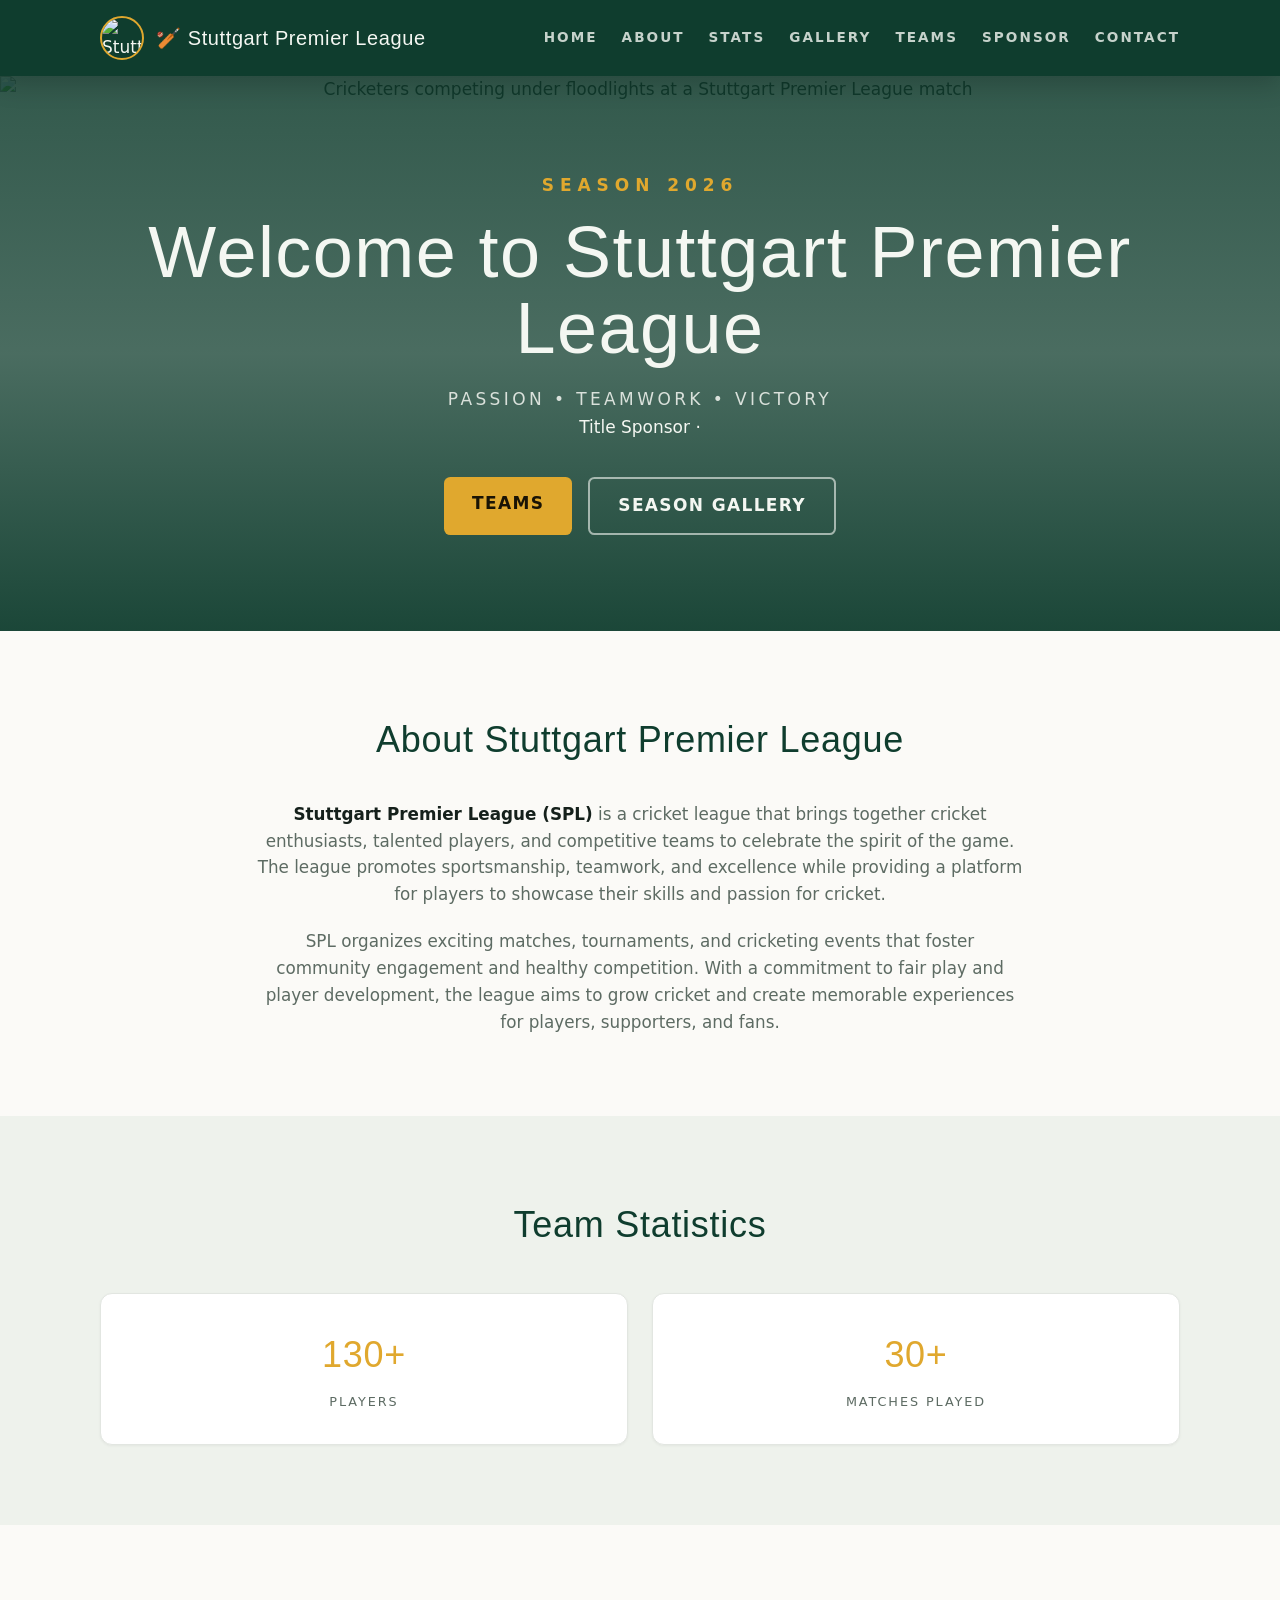
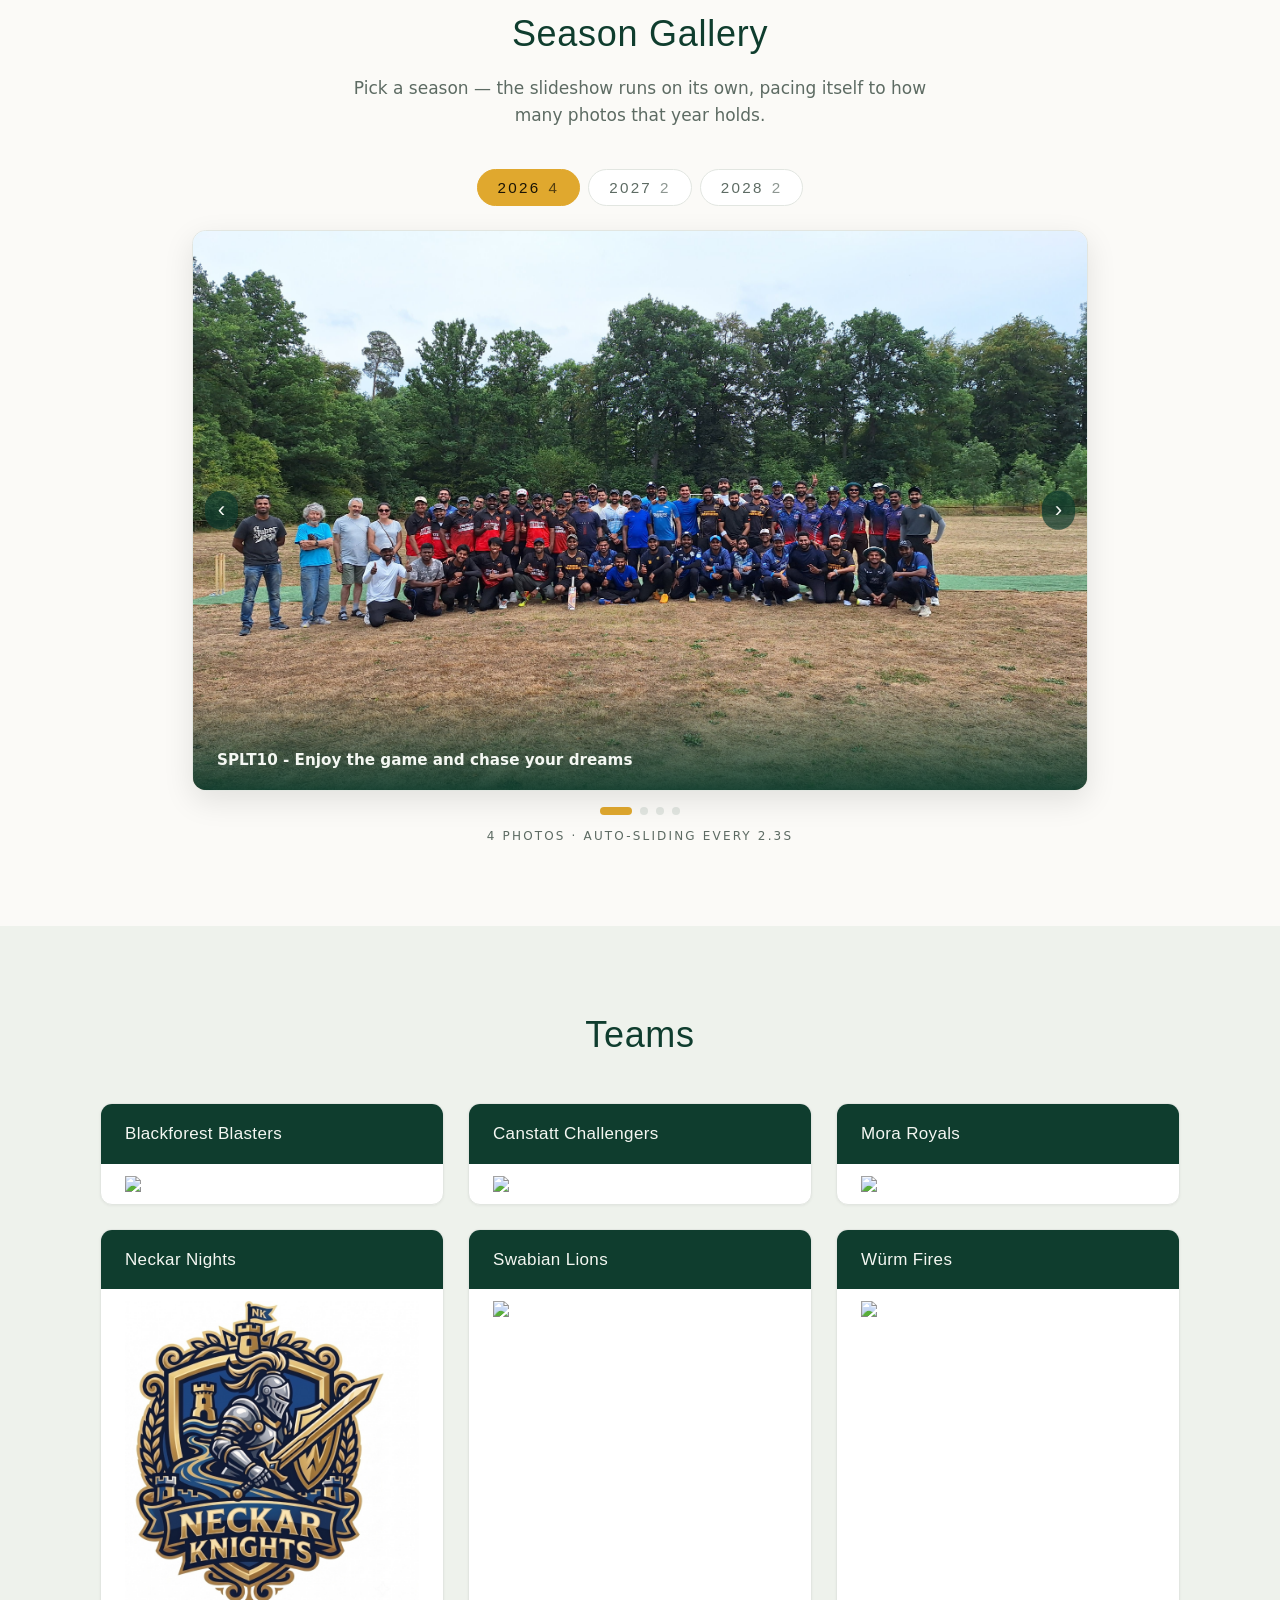
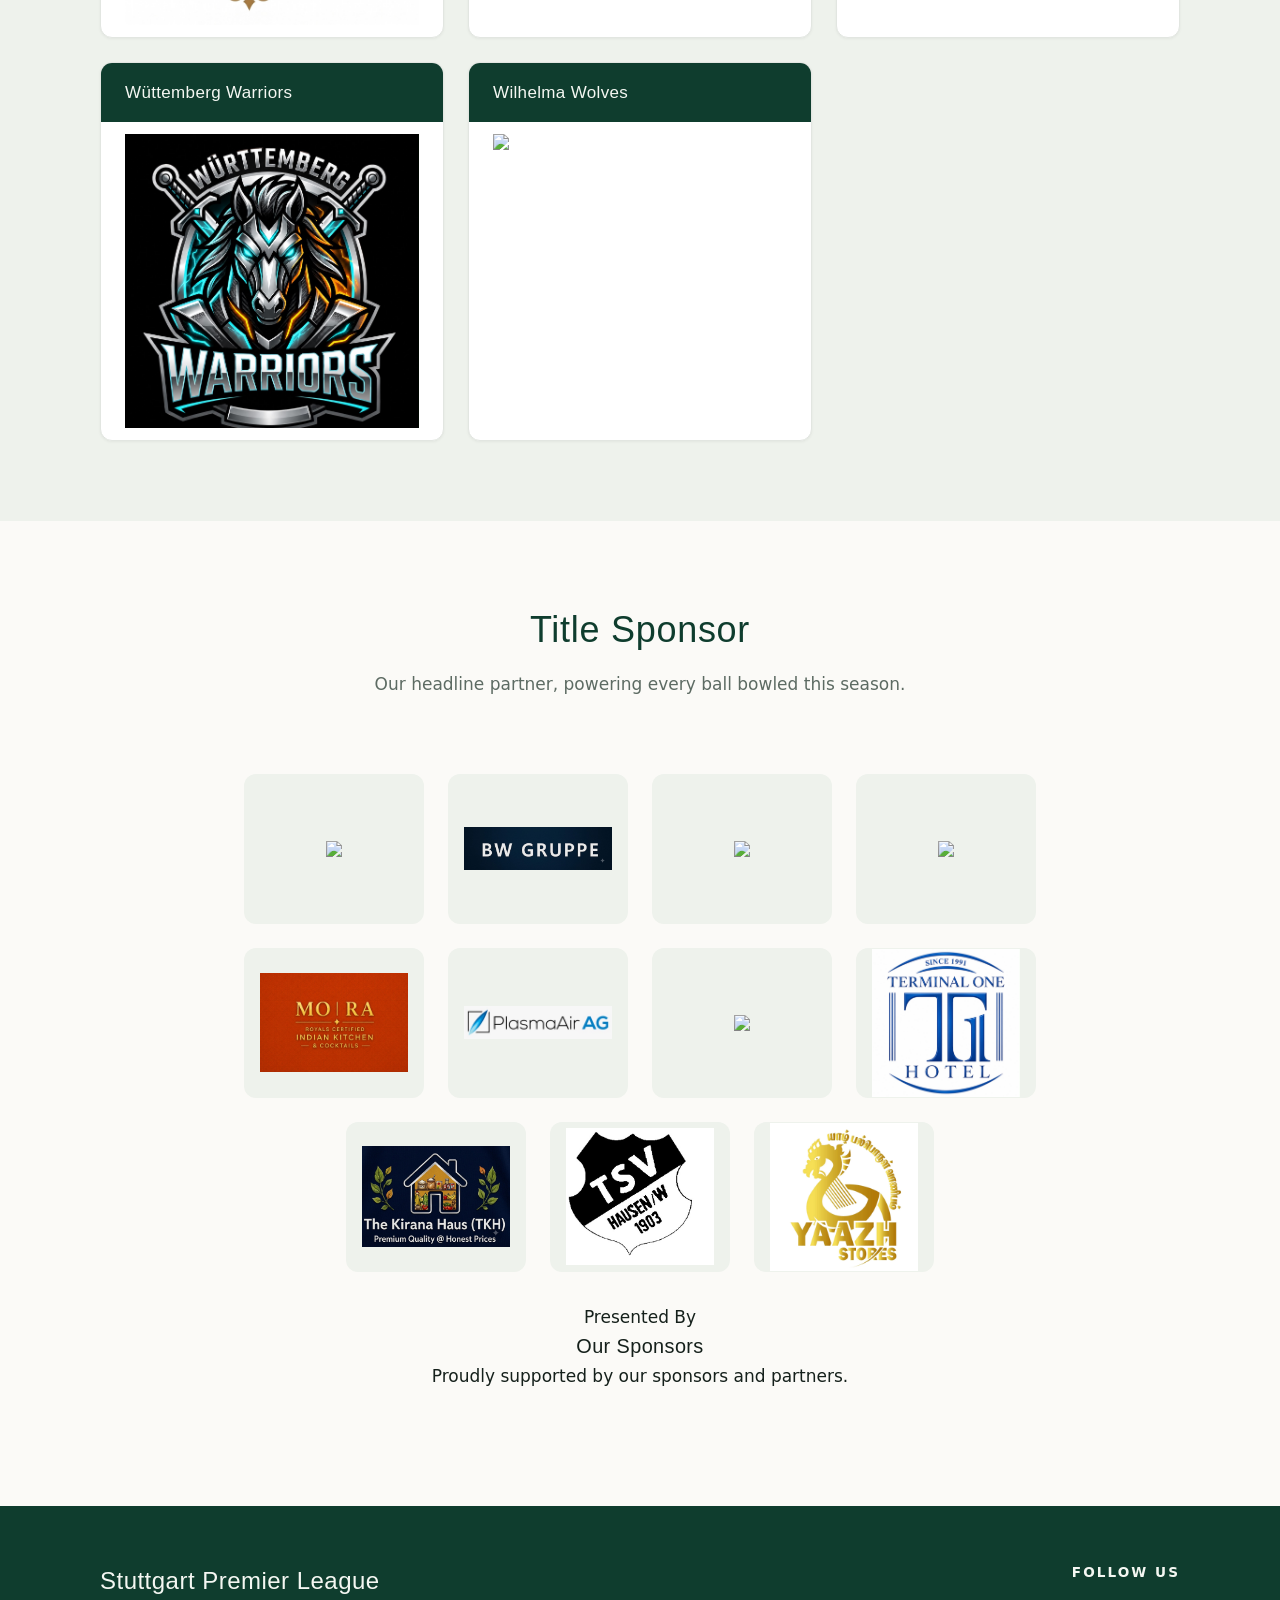
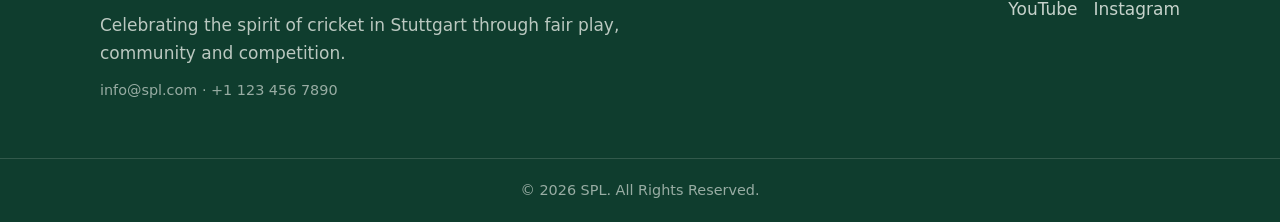
==== index.html @ f90a6881 "Update index.html" ====
<!DOCTYPE html>
<html lang="en">
<head>
<meta charset="UTF-8" />
<meta name="viewport" content="width=device-width, initial-scale=1" />
<title>Stuttgart Premier League — Community Cricket in Stuttgart</title>
<meta name="description" content="Fixtures, team stats, season gallery and news from the Stuttgart Premier League — matches, tournaments and cricketing events built on fair play." />
<meta property="og:title" content="Stuttgart Premier League — Community Cricket" />
<meta property="og:description" content="Fixtures, team stats and news from the Stuttgart Premier League — matches, tournaments and cricketing events built on fair play." />
<meta property="og:type" content="website" />
<meta name="twitter:card" content="summary_large_image" />
<link rel="icon" href="images/spl-logo.JPG" />
 
<link rel="stylesheet" href="styles/spl-styles.css" />
</head>
<body>
  <header class="site-header">
    <nav class="shell nav">
      <a class="brand" href="#home">
        <img src="images/spl-logo.JPG" alt="Stuttgart Premier League crest" />
        <span id="clubName"> </span>
		
<script src="js/constants.js"></script>
<script src="js/script.js"></script> 	
      </a>
      <ul class="nav-links">
        <li><a href="#home">Home</a></li>
        <li><a href="#about">About</a></li>
        <li><a href="#stats">Stats</a></li>     
		<li><a href="#gallery">Gallery</a></li>
        <li><a href="#teams">Teams</a></li>
		   <li><a href="#sponsor">Sponsor</a></li>
        <li><a href="#contact">Contact</a></li>
      </ul>
    </nav>
  </header>

  <main id="home">
    <section class="hero">
      <img class="hero-bg" src="images/spl-banner.JPG" alt="Cricketers competing under floodlights at a Stuttgart Premier League match" />
      <div class="hero-overlay"></div>
      <div class="shell hero-content">
        <p class="eyebrow">Season 2026</p>
        <h1 id="clubNameTop">Welcome to Stuttgart Premier League</h1>
        <p class="tagline">Passion • Teamwork • Victory</p>
        <p class="sponsor-ribbon">Title Sponsor · <span id="titleSponsorNameHero"></span></p>
        <div class="cta-row">
          <a class="btn btn-gold" href="#teams">Teams</a>
          <a class="btn btn-outline" href="#gallery">Season Gallery</a>
        </div>
      </div>
    </section>

    <section id="about" class="shell section">
      <h2>About Stuttgart Premier League</h2>
      <div class="prose">
        <p><strong id="splDesc1">Stuttgart Premier League (SPL)</strong> <span id="splDesc2">is a cricket league that brings together cricket enthusiasts, talented players, and competitive teams to celebrate the spirit of the game. The league promotes sportsmanship, teamwork, and excellence while providing a platform for players to showcase their skills and passion for cricket.</span></p>
        <p id="splDesc3">SPL organizes exciting matches, tournaments, and cricketing events that foster community engagement and healthy competition. With a commitment to fair play and player development, the league aims to grow cricket and create memorable experiences for players, supporters, and fans.</p>
      </div>
    </section>

    <section id="stats" class="band">
      <div class="shell section">
        <h2>Team Statistics</h2>
        <div class="stat-grid">
          <div class="card stat"><p class="stat-value">130+</p><p class="stat-label">Players</p></div>
          <div class="card stat"><p class="stat-value">30+</p><p class="stat-label">Matches Played</p></div>
          <!--div class="card stat"><p class="stat-value">10</p><p class="stat-label">Trophies</p></div>
          <div class="card stat"><p class="stat-value">15</p><p class="stat-label">Years Experience</p></div-->
        </div>
      </div>
    </section>
	
	<!-- GALLERY: year tabs + auto slideshow   -->
    <section id="gallery" class="shell section">
      <h2>Season Gallery</h2>
      <p class="section-lead">Pick a season — the slideshow runs on its own, pacing itself to how many photos that year holds.</p>

      <div class="gallery">
        <div class="year-tabs" id="yearTabs"></div>

        <div class="slider" id="slider" aria-roledescription="carousel" aria-label="Season gallery">
          <div class="slides" id="slides"></div>
          <button class="nav-btn prev" id="prevBtn" type="button" aria-label="Previous photo">&#8249;</button>
          <button class="nav-btn next" id="nextBtn" type="button" aria-label="Next photo">&#8250;</button>
        </div>

        <div class="dots" id="dots"></div>
        <p class="slider-meta" id="sliderMeta"></p>
      </div>
    </section>




    <section id="teams" class="band">
      <div class="shell section">
        <h2>Teams</h2>
        <div class="match-grid">
          <article class="card match">
            <div class="match-head"><span>Blackforest Blasters</span> </div>
            <div class="match-body"> <img src="images/teamlogo/blackforest_blasters.JPG"  ></div>
          </article>
		  

		  	            <article class="card match">
            <div class="match-head"><span>Canstatt Challengers</span> </div>
            <div class="match-body"> <img src="images/teamlogo/blackforest_blasters.JPG"  ></div>
       
       
          </article>
		            <article class="card match">
            <div class="match-head"><span>Mora Royals</span> </div>
            <div class="match-body"> <img src="images/teamlogo/mora_royals.JPG"  ></div>
          </article>
		            <article class="card match">
            <div class="match-head"><span>Neckar Nights</span> </div>
            <div class="match-body"> <img src="images/teamlogo/neckar_nights.JPG"  ></div>
          </article>
		  		            <article class="card match">
            <div class="match-head"><span>Swabian Lions</span> </div>
            <div class="match-body"> <img src="images/teamlogo/swabian_lions.JPG"  ></div>
          </article>
		  <article class="card match">
            <div class="match-head"><span> Würm Fires</span> </div>
            <div class="match-body"> <img src="images/teamlogo/würm_fires.JPG"  ></div>
          </article>
		  <article class="card match">
            <div class="match-head"><span>Wüttemberg Warriors</span> </div>
            <div class="match-body"> <img src="images/teamlogo/wüttemberg_warriors.JPG"  ></div>
          </article>		  
		  <article class="card match">
            <div class="match-head"><span>Wilhelma Wolves</span> </div>
            <div class="match-body"> <img src="images/teamlogo/wilhelma_wolves.JPG"  ></div>
          </article>

	
        </div>
      </div>
    </section>
  </main>


    <!-- TITLE SPONSOR -->
    <!--section id="sponsor" class="shell section sponsor-section">
      <h2>Title Sponsor</h2>
      <p class="section-lead">Our headline partner, powering every ball bowled this season.</p>

      <article class="card sponsor-card">
        <a class="sponsor-logo-wrap" id="titleSponsorLink" href="#" target="_blank" rel="noreferrer">
          <img class="sponsor-logo" id="titleSponsorLogo" src="images/title-sponsor.PNG" alt="Title sponsor logo" />
        </a>
        <div class="sponsor-copy">
          <p class="sponsor-tag">Presented by</p>
          <h3 id="titleSponsorName">Title Sponsor</h3>
          <p class="sponsor-desc" id="titleSponsorDesc"></p>
          <a class="btn btn-gold sponsor-cta" id="titleSponsorCta" href="#" target="_blank" rel="noreferrer">Visit Sponsor</a>
        </div>
      </article>
	  
      <article class="card sponsor-card">
        <a class="sponsor-logo-wrap" id="titleSponsorLink" href="#" target="_blank" rel="noreferrer">
          <img class="sponsor-logo" id="titleSponsorLogo" src="images/title-sponsor.PNG" alt="Title sponsor logo" />
        </a>
        <div class="sponsor-copy">
          <p class="sponsor-tag">Presented by</p>
          <h3 id="titleSponsorName">Title Sponsor</h3>
          <p class="sponsor-desc" id="titleSponsorDesc"></p>
          <a class="btn btn-gold sponsor-cta" id="titleSponsorCta" href="#" target="_blank" rel="noreferrer">Visit Sponsor</a>
        </div>
      </article>
      </article>
    </section -->
	<section id="sponsor" class="shell section sponsor-section">
      <h2>Title Sponsor</h2>
      <p class="section-lead">Our headline partner, powering every ball bowled this season.</p>
	<div class="sponsor-card">

    <div class="sponsor-logos-row">
        <div class="sponsor-logo-wrap">
            <img src="images/sponsors/athidhi.PNG" class="sponsordiv" class="sponsor-logo-wrap">
        </div>

        <div class="sponsor-logo-wrap">            
            <img src="images/sponsors/bw_gruppe.JPG" class="sponsordiv" class="sponsor-logo-wrap">       
        </div>
		
        <div class="sponsor-logo-wrap">
            <img src="images/sponsors/in_fincare.PNG" class="sponsordiv" class="sponsor-logo-wrap">
        </div>

        <div class="sponsor-logo-wrap">            
            <img src="images/sponsors/king.JPG" class="sponsordiv" class="sponsor-logo-wrap">       
        </div>

        <div class="sponsor-logo-wrap">
            <img src="images/sponsors/mora.JPG" class="sponsordiv" class="sponsor-logo-wrap">
        </div>

        <div class="sponsor-logo-wrap">            
            <img src="images/sponsors/plasmaair.JPEG" class="sponsordiv" class="sponsor-logo-wrap">       
        </div>

        <div class="sponsor-logo-wrap">
            <img src="images/sponsors/spiceland.PNG" class="sponsordiv" class="sponsor-logo-wrap">
        </div>

        <div class="sponsor-logo-wrap">            
            <img src="images/sponsors/t1.JPG" class="sponsordiv" class="sponsor-logo-wrap">       
        </div>	

       <div class="sponsor-logo-wrap">            
            <img src="images/sponsors/tkh.JPG" class="sponsordiv" class="sponsor-logo-wrap">       
        </div>		

       <div class="sponsor-logo-wrap">            
            <img src="images/sponsors/tsv.JPG" class="sponsordiv" class="sponsor-logo-wrap">       
        </div>		

       <div class="sponsor-logo-wrap">            
            <img src="images/sponsors/yaazh.JPEG" class="sponsordiv" class="sponsor-logo-wrap">       
        </div>				
    </div>

    <div class="sponsor-copy">
        <div class="sponsor-tag">Presented By</div>
        <h3>Our Sponsors</h3>
        <p class="sponsor-desc">
            Proudly supported by our sponsors and partners.
        </p>
    </div>

</div>
    </section >

	
	
  <footer id="contact" class="site-footer">
    <div class="shell footer-grid">
      <div>
        <h3 id="clubNameBottom">Stuttgart Premier League</h3>
        <p class="muted">Celebrating the spirit of cricket in Stuttgart through fair play, community and competition.</p>
        <p class="muted small">info@spl.com · +1 123 456 7890</p>
      </div>
      <div class="footer-right">
        <p class="follow">Follow Us</p>
        <div class="social">
          <a href="https://www.youtube.com/@stuttgartpremierleague" target="_blank" rel="noreferrer">YouTube</a>
          <a href="https://www.instagram.com/stuttgartpremierleague" target="_blank" rel="noreferrer">Instagram</a>
        </div>
      </div>
    </div>
    <div class="copyright">© 2026 SPL. All Rights Reserved.</div>
  </footer>

  <script src="js/constants.js"></script>
  <script src="js/gallery.js"></script>
</body>
</html>
---- styles/spl-styles.css ----
:root{
  --pitch:#0f3d2e;
  --pitch-fg:#f4f7f2;
  --gold:#e0a82e;
  --gold-fg:#1a1405;
  --bg:#fbfaf7;
  --fg:#15201b;
  --muted:#5d6b63;
  --card:#ffffff;
  --border:#e2e6e1;
  --secondary:#eef2ec;
  --shell:1120px;
}
*{box-sizing:border-box;margin:0;padding:0}
html{scroll-behavior:smooth}
body{background:var(--bg);color:var(--fg);font-family:"Barlow",system-ui,sans-serif;font-size:17px;line-height:1.6}
img{display:block;max-width:100%}
a{text-decoration:none;color:inherit}
h1,h2,h3,.stat-value,.match-head span,.year-tab{font-family:"Anton",Impact,sans-serif;font-weight:400;letter-spacing:.02em}
.shell{width:100%;max-width:var(--shell);margin:0 auto;padding:0 1.25rem}
.section{padding:5rem 1.25rem}
.section h2{text-align:center;font-size:2.25rem;color:var(--pitch)}
.section-lead{margin:.75rem auto 0;max-width:36rem;text-align:center;color:var(--muted)}

/* header */
.site-header{position:sticky;top:0;z-index:30;background:var(--pitch);color:var(--pitch-fg);box-shadow:0 8px 24px rgba(0,0,0,.18)}
.nav{display:flex;flex-wrap:wrap;align-items:center;justify-content:space-between;gap:1rem;padding-top:1rem;padding-bottom:1rem}
.brand{display:flex;align-items:center;gap:.75rem}
.brand img{height:44px;width:44px;border-radius:50%;border:2px solid var(--gold);object-fit:cover}
.brand span{font-family:"Anton",sans-serif;font-size:1.25rem;letter-spacing:.03em}
.nav-links{display:flex;flex-wrap:wrap;gap:1.5rem;list-style:none;font-size:.85rem;font-weight:600;text-transform:uppercase;letter-spacing:.15em}
.nav-links a{color:rgba(244,247,242,.8);transition:color .2s}
.nav-links a:hover{color:var(--gold)}

/* hero */
.hero{position:relative;display:flex;align-items:center;justify-content:center;min-height:34rem;text-align:center;overflow:hidden}
.hero-bg{position:absolute;inset:0;width:100%;height:100%;object-fit:cover}
.hero-overlay{position:absolute;inset:0;background:linear-gradient(to bottom,rgba(15,61,46,.85),rgba(15,61,46,.75),rgba(15,61,46,.95))}
.hero-content{position:relative;padding:6rem 1.25rem;color:var(--pitch-fg)}
.eyebrow{color:var(--gold);font-weight:600;text-transform:uppercase;letter-spacing:.35em}
.hero h1{margin-top:1rem;font-size:clamp(2.5rem,6vw,4.5rem);line-height:1.05}
.tagline{margin-top:1.25rem;text-transform:uppercase;letter-spacing:.2em;color:rgba(244,247,242,.85)}
.cta-row{margin-top:2.25rem;display:flex;flex-wrap:wrap;gap:1rem;justify-content:center}
.btn{border-radius:.4rem;padding:.85rem 1.75rem;font-weight:600;text-transform:uppercase;letter-spacing:.08em}
.btn-gold{background:var(--gold);color:var(--gold-fg);transition:transform .2s}
.btn-gold:hover{transform:scale(1.05)}
.btn-outline{border:2px solid rgba(244,247,242,.6);color:var(--pitch-fg);transition:.2s}
.btn-outline:hover{border-color:var(--gold);color:var(--gold)}

/* about */
.prose{max-width:48rem;margin:2rem auto 0;text-align:center;color:var(--muted);font-size:1.05rem;display:grid;gap:1.25rem}
.prose strong{color:var(--fg)}

/* cards + stats */
.band{background:var(--secondary)}
.card{background:var(--card);border:1px solid var(--border);border-radius:.75rem;box-shadow:0 1px 3px rgba(0,0,0,.05)}
.stat-grid{margin-top:2.5rem;display:grid;gap:1.5rem;grid-template-columns:repeat(auto-fit,minmax(220px,1fr))}
.stat{padding:2rem;text-align:center}
.stat-value{font-size:2.25rem;color:var(--gold)}
.stat-label{margin-top:.5rem;font-size:.8rem;letter-spacing:.15em;text-transform:uppercase;color:var(--muted)}

/* gallery */
.gallery{max-width:56rem;margin:2.5rem auto 0}
.year-tabs{display:flex;flex-wrap:wrap;justify-content:center;gap:.5rem}
.year-tab{cursor:pointer;border:1px solid var(--border);background:var(--card);color:var(--muted);
  border-radius:999px;padding:.55rem 1.25rem;font-size:.95rem;letter-spacing:.15em;text-transform:uppercase;transition:.2s}
.year-tab .count{margin-left:.5rem;opacity:.7}
.year-tab:hover{border-color:var(--gold);color:var(--fg)}
.year-tab.active{background:var(--gold);border-color:var(--gold);color:var(--gold-fg)}
.slider{position:relative;margin-top:1.5rem;overflow:hidden;border:1px solid var(--border);border-radius:.85rem;background:var(--card);box-shadow:0 10px 30px rgba(0,0,0,.10)}
.slides{display:flex;transition:transform .7s ease}
.slide{position:relative;flex:0 0 100%;width:100%}
.slide img{width:100%;aspect-ratio:16/10;object-fit:cover}
.slide figcaption{position:absolute;left:0;right:0;bottom:0;padding:4rem 1.5rem 1.1rem;
  font-size:.95rem;font-weight:600;color:var(--pitch-fg);
  background:linear-gradient(to top,rgba(15,61,46,.92),rgba(15,61,46,0))}
.nav-btn{position:absolute;top:50%;transform:translateY(-50%);cursor:pointer;border:0;
  background:rgba(15,61,46,.7);color:var(--pitch-fg);font-size:1.4rem;line-height:1;
  padding:.5rem .8rem;border-radius:999px;transition:background .2s}
.nav-btn:hover{background:var(--pitch)}
.nav-btn.prev{left:.75rem}
.nav-btn.next{right:.75rem}
.dots{display:flex;justify-content:center;align-items:center;gap:.5rem;margin-top:1rem}
.dot{cursor:pointer;border:0;height:8px;width:8px;border-radius:999px;background:var(--border);transition:.25s}
.dot:hover{background:var(--muted)}
.dot.active{width:32px;background:var(--gold)}
.slider-meta{margin-top:.75rem;text-align:center;font-size:.75rem;letter-spacing:.18em;text-transform:uppercase;color:var(--muted)}

/* matches */
.match-grid{margin-top:2.5rem;display:grid;gap:1.5rem;grid-template-columns:repeat(auto-fit,minmax(300px,1fr))}
.match{overflow:hidden}
.match-head{display:flex;align-items:center;justify-content:space-between;gap:.75rem;background:var(--pitch);color:var(--pitch-fg);padding:1rem 1.5rem}
.match-head .vs{color:var(--gold)}
/*.match-body{padding:1.25rem 1.5rem;color:var(--muted)}*/
.match-body { 
padding: 0.75rem 1.5rem; 
color: var(--muted);}
.match-body .strong{color:var(--fg);font-weight:600}

/* footer */
.site-footer{background:var(--pitch);color:var(--pitch-fg)}
.footer-grid{display:grid;gap:2rem;padding:3.5rem 1.25rem;grid-template-columns:repeat(auto-fit,minmax(280px,1fr))}
.site-footer h3{font-size:1.5rem}
.muted{margin-top:.75rem;color:rgba(244,247,242,.75)}
.small{font-size:.9rem;color:rgba(244,247,242,.6)}
.footer-right{text-align:left}
.follow{font-size:.85rem;font-weight:600;letter-spacing:.15em;text-transform:uppercase}
.social{margin-top:.75rem;display:flex;gap:1rem}
.social a{color:rgba(244,247,242,.8);transition:color .2s}
.social a:hover{color:var(--gold)}
.copyright{border-top:1px solid rgba(244,247,242,.15);padding:1.25rem;text-align:center;font-size:.9rem;color:rgba(244,247,242,.6)}
@media(min-width:768px){.footer-right{text-align:right}.social{justify-content:flex-end}}

/* title sponsor */
/*.sponsor-ribbon{margin-top:1.5rem;display:inline-block;border:1px solid rgba(224,168,46,.6);border-radius:999px;
  padding:.4rem 1.1rem;font-size:.72rem;font-weight:600;letter-spacing:.22em;text-transform:uppercase;color:var(--gold)}
.sponsor-card{margin:2.5rem auto 0;max-width:56rem;display:grid;gap:2rem;align-items:center;padding:2.25rem;grid-template-columns:1fr}
.sponsor-logo-wrap{display:flex;align-items:center;justify-content:center;background:var(--secondary);border-radius:.75rem;padding:1.75rem}
.sponsor-logo{max-height:150px;width:auto;object-fit:contain}
.sponsor-copy{text-align:center}
.sponsor-tag{font-size:.72rem;font-weight:600;letter-spacing:.22em;text-transform:uppercase;color:var(--muted)}
.sponsor-copy h3{margin-top:.4rem;font-size:2rem;color:var(--pitch)}
.sponsor-desc{margin-top:.9rem;color:var(--muted)}
.sponsor-cta{display:inline-block;margin-top:1.5rem}
.footer-sponsor{border-top:1px solid rgba(244,247,242,.15);padding:1rem 1.25rem;text-align:center;
  font-size:.78rem;letter-spacing:.2em;text-transform:uppercase;color:var(--gold)}
@media(min-width:768px){.sponsor-card{grid-template-columns:minmax(0,320px) 1fr}.sponsor-copy{text-align:left}}*/


.sponsor-card{
    margin:2.5rem auto 0;
    max-width:56rem;
    padding:2.25rem;
    text-align:center;
}

.sponsor-logos-row{
    display:flex;
    flex-wrap:wrap;
    justify-content:center;
    align-items:center;
    gap:1.5rem;
    margin-bottom:2rem;
}

.sponsor-logo-wrap{
    display:flex;
    align-items:center;
    justify-content:center;
    width:180px;
    height:150px;
    background:var(--secondary);
    border-radius:.75rem;
    padding:1rem;
}

.sponsor-logo{
    max-width:100%;
    max-height:80px;
    object-fit:contain;
}
}
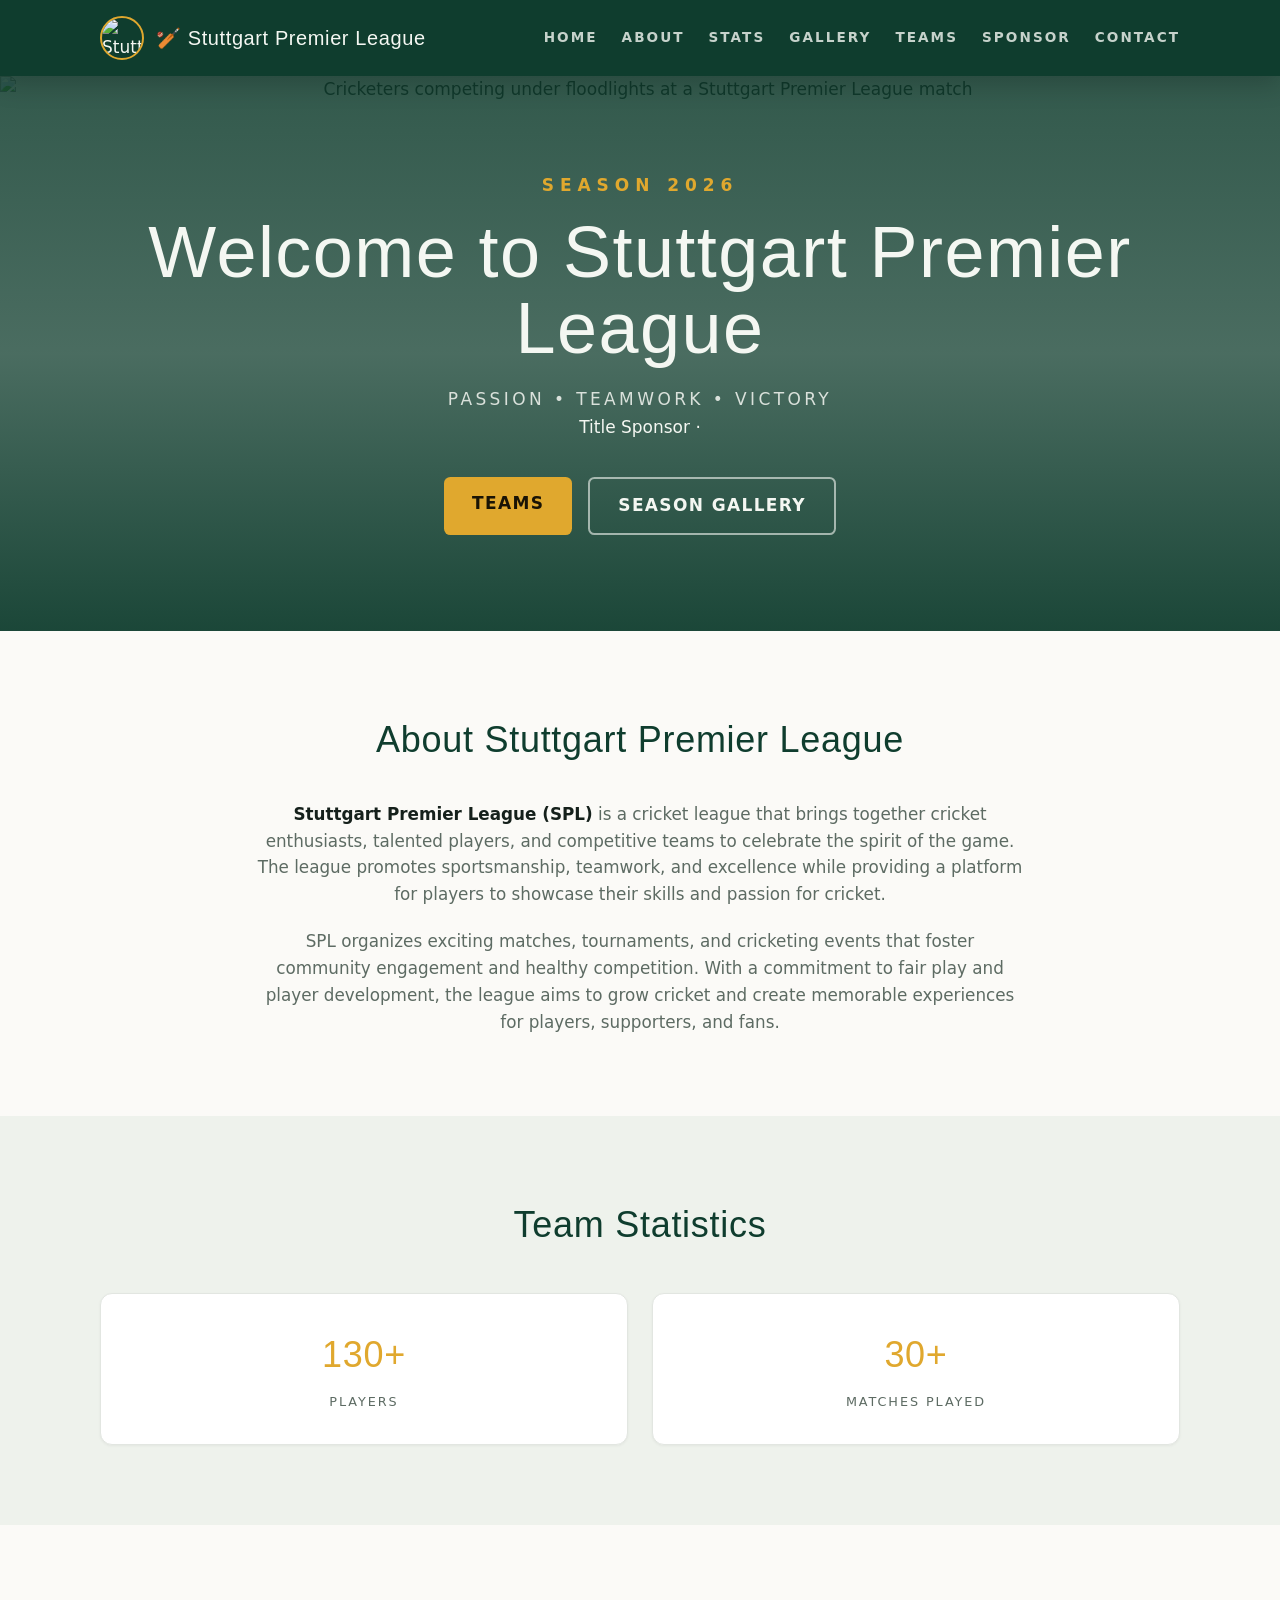
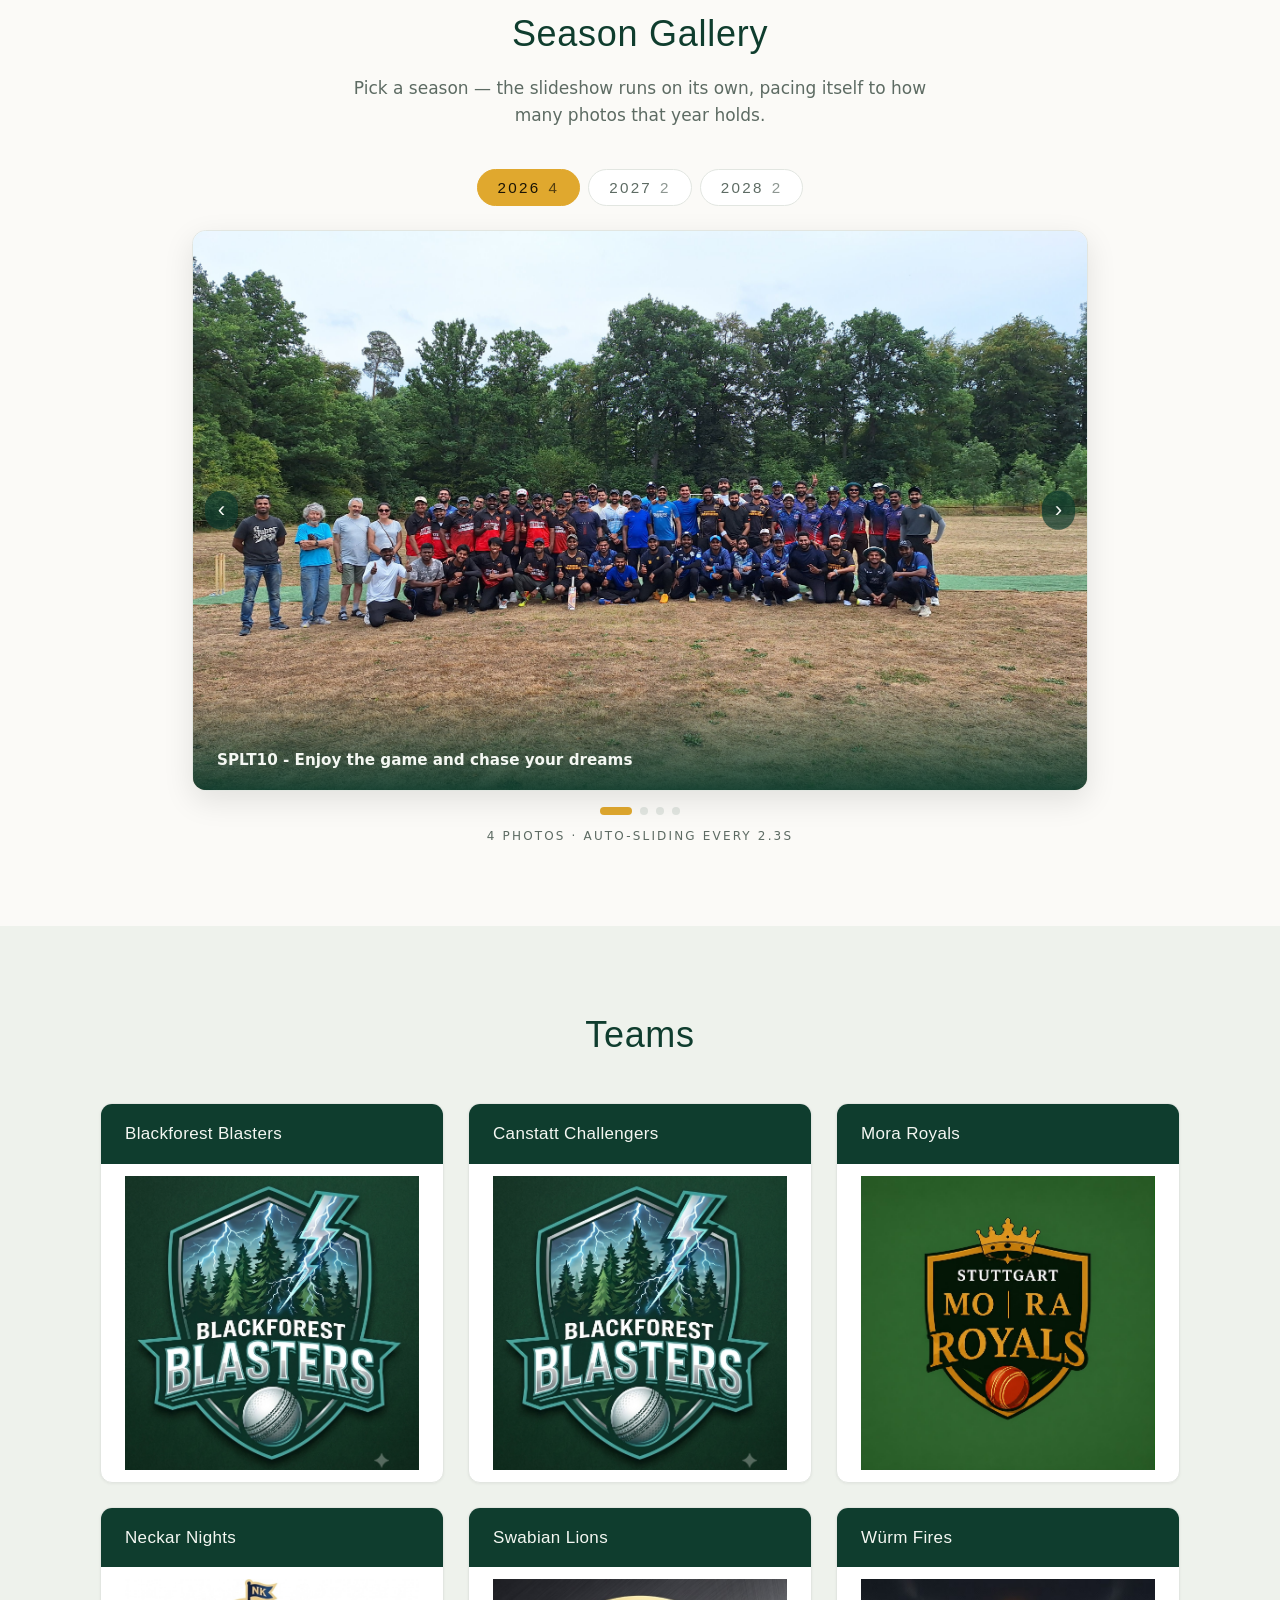
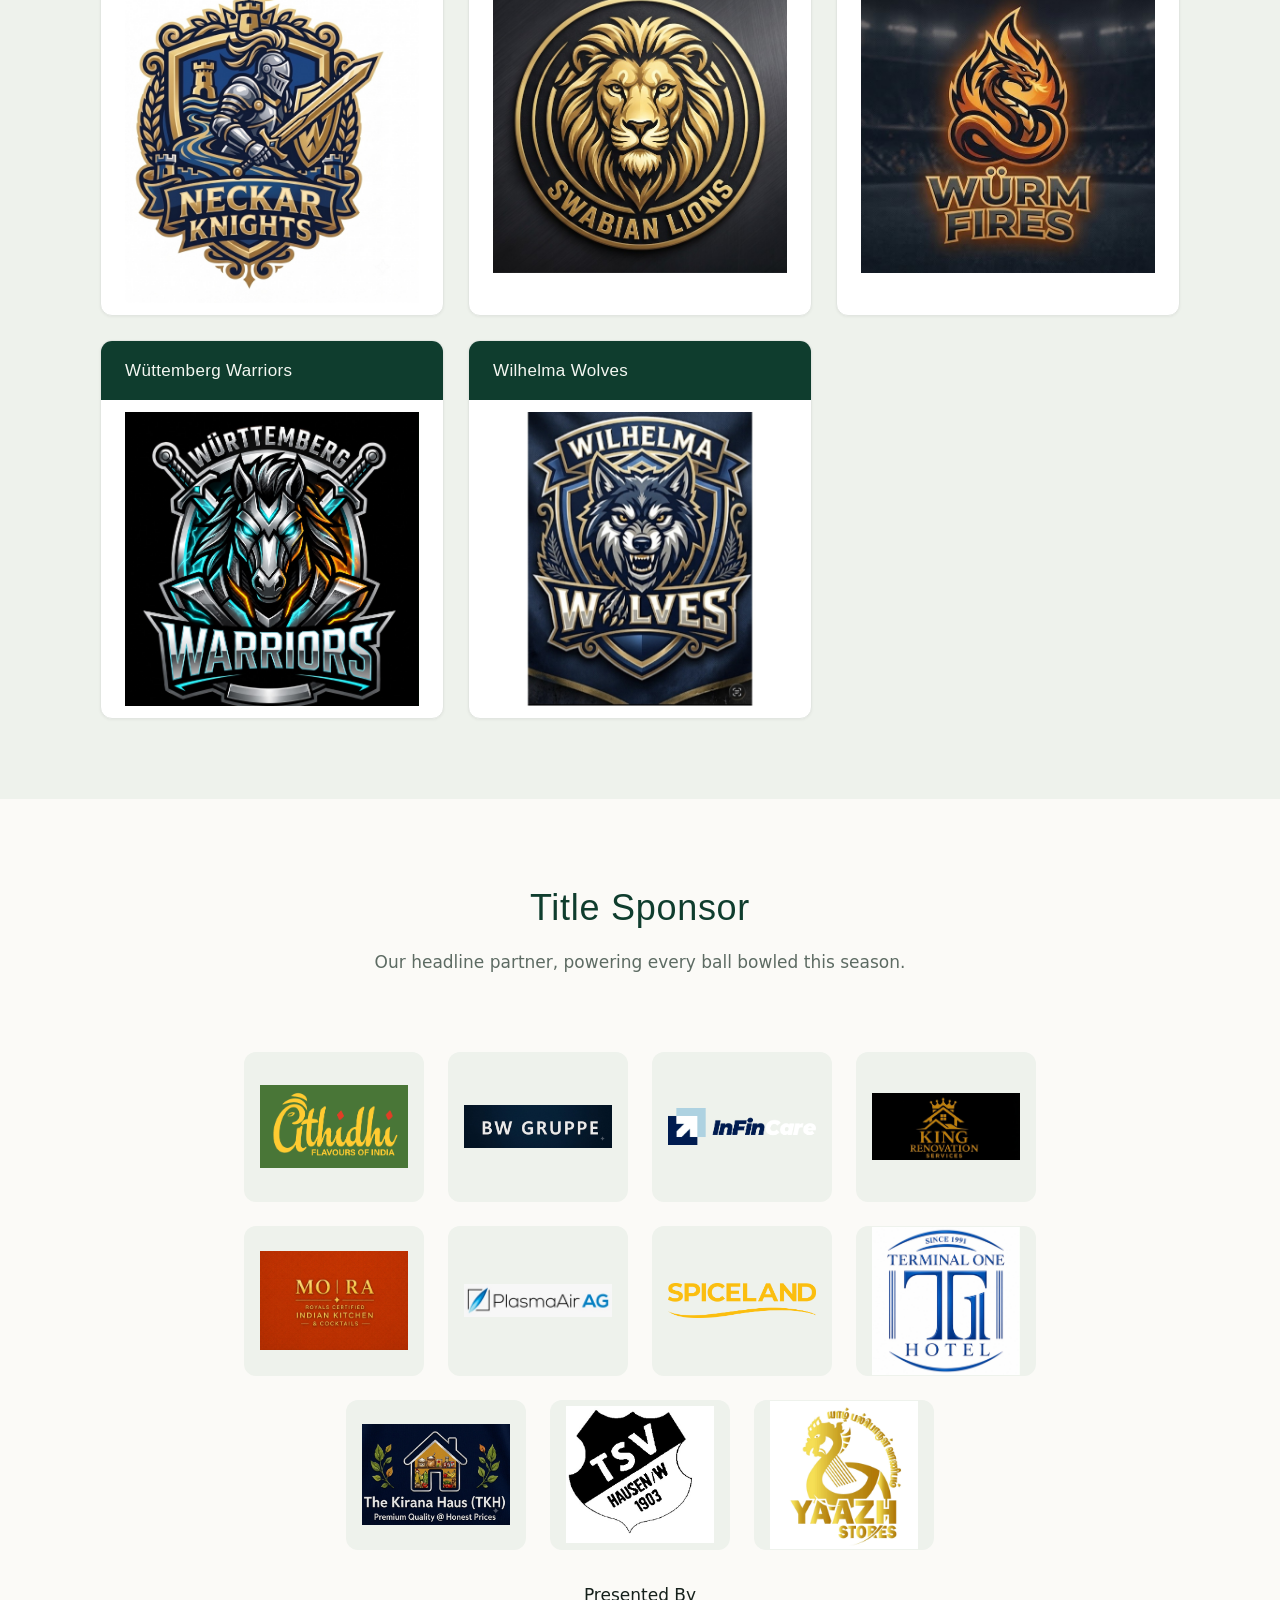
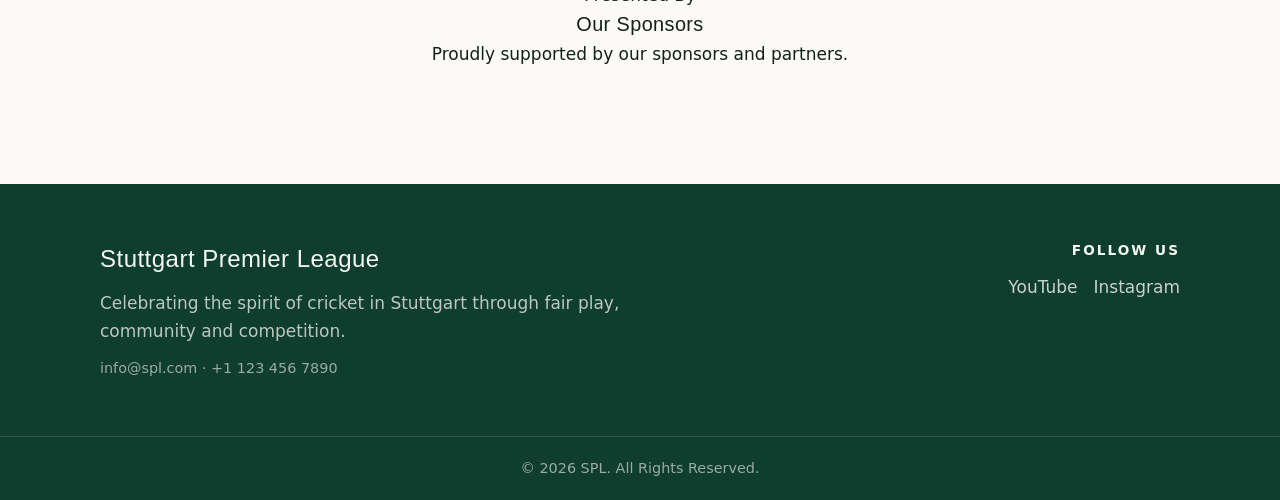
==== commit 7eba33ea: "Update index.html" ====
--- a/index.html
+++ b/index.html
@@ -99,19 +99,19 @@
         <div class="match-grid">
           <article class="card match">
             <div class="match-head"><span>Blackforest Blasters</span> </div>
-            <div class="match-body"> <img src="images/teamlogo/blackforest_blasters.JPG"  ></div>
+            <div class="match-body"> <img src="images/teamlogo/blackforest_blasters.jpg"  ></div>
           </article>
 		  
 
 		  	            <article class="card match">
             <div class="match-head"><span>Canstatt Challengers</span> </div>
-            <div class="match-body"> <img src="images/teamlogo/blackforest_blasters.JPG"  ></div>
+            <div class="match-body"> <img src="images/teamlogo/blackforest_blasters.jpg"  ></div>
        
        
           </article>
 		            <article class="card match">
             <div class="match-head"><span>Mora Royals</span> </div>
-            <div class="match-body"> <img src="images/teamlogo/mora_royals.JPG"  ></div>
+            <div class="match-body"> <img src="images/teamlogo/mora_royals.jpg"  ></div>
           </article>
 		            <article class="card match">
             <div class="match-head"><span>Neckar Nights</span> </div>
@@ -119,11 +119,11 @@
           </article>
 		  		            <article class="card match">
             <div class="match-head"><span>Swabian Lions</span> </div>
-            <div class="match-body"> <img src="images/teamlogo/swabian_lions.JPG"  ></div>
+            <div class="match-body"> <img src="images/teamlogo/swabian_lions.jpg"  ></div>
           </article>
 		  <article class="card match">
             <div class="match-head"><span> Würm Fires</span> </div>
-            <div class="match-body"> <img src="images/teamlogo/würm_fires.JPG"  ></div>
+            <div class="match-body"> <img src="images/teamlogo/würm_fires.jpg"  ></div>
           </article>
 		  <article class="card match">
             <div class="match-head"><span>Wüttemberg Warriors</span> </div>
@@ -131,7 +131,7 @@
           </article>		  
 		  <article class="card match">
             <div class="match-head"><span>Wilhelma Wolves</span> </div>
-            <div class="match-body"> <img src="images/teamlogo/wilhelma_wolves.JPG"  ></div>
+            <div class="match-body"> <img src="images/teamlogo/wilhelma_wolves.jpg"  ></div>
           </article>
 
 	
@@ -178,7 +178,7 @@
 
     <div class="sponsor-logos-row">
         <div class="sponsor-logo-wrap">
-            <img src="images/sponsors/athidhi.PNG" class="sponsordiv" class="sponsor-logo-wrap">
+            <img src="images/sponsors/athidhi.png" class="sponsordiv" class="sponsor-logo-wrap">
         </div>
 
         <div class="sponsor-logo-wrap">            
@@ -186,11 +186,11 @@
         </div>
 		
         <div class="sponsor-logo-wrap">
-            <img src="images/sponsors/in_fincare.PNG" class="sponsordiv" class="sponsor-logo-wrap">
-        </div>
-
-        <div class="sponsor-logo-wrap">            
-            <img src="images/sponsors/king.JPG" class="sponsordiv" class="sponsor-logo-wrap">       
+            <img src="images/sponsors/in_fincare.png" class="sponsordiv" class="sponsor-logo-wrap">
+        </div>
+
+        <div class="sponsor-logo-wrap">            
+            <img src="images/sponsors/king.jpg" class="sponsordiv" class="sponsor-logo-wrap">       
         </div>
 
         <div class="sponsor-logo-wrap">
@@ -202,7 +202,7 @@
         </div>
 
         <div class="sponsor-logo-wrap">
-            <img src="images/sponsors/spiceland.PNG" class="sponsordiv" class="sponsor-logo-wrap">
+            <img src="images/sponsors/spiceland.png" class="sponsordiv" class="sponsor-logo-wrap">
         </div>
 
         <div class="sponsor-logo-wrap">            
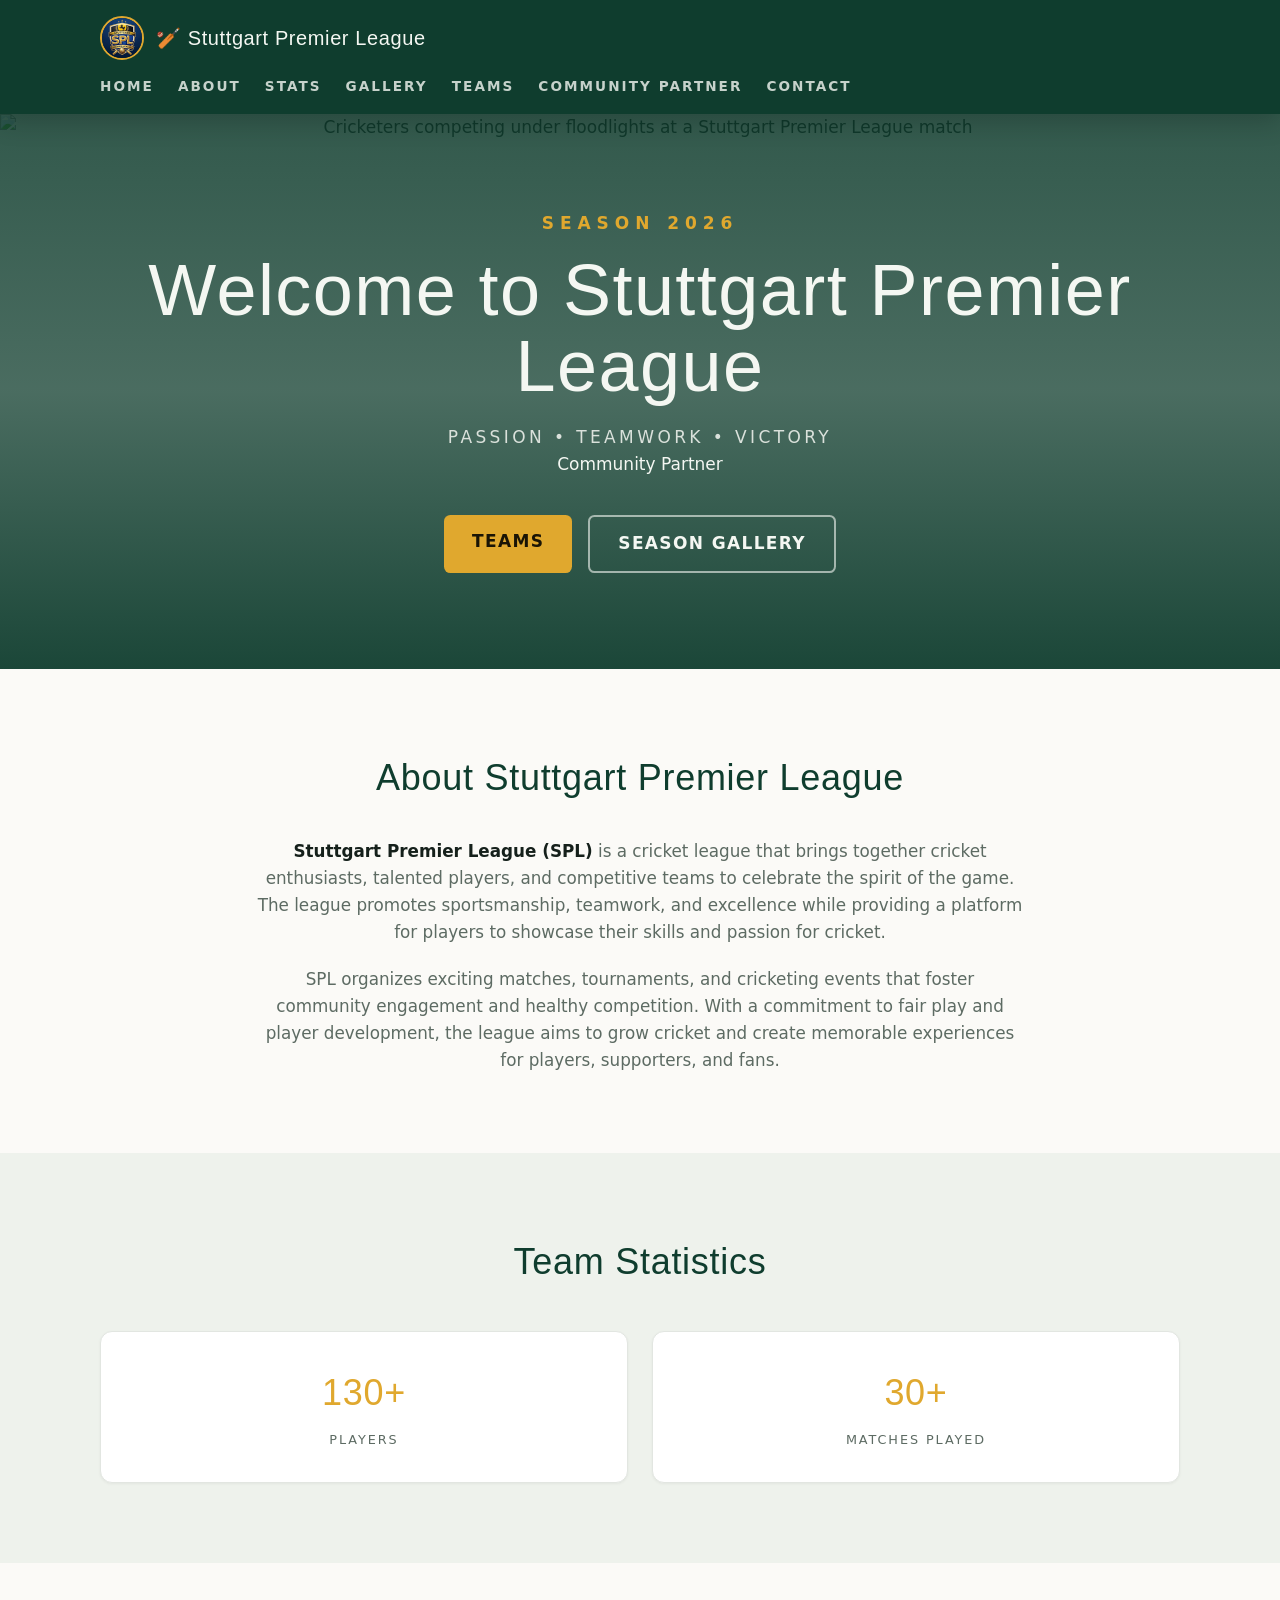
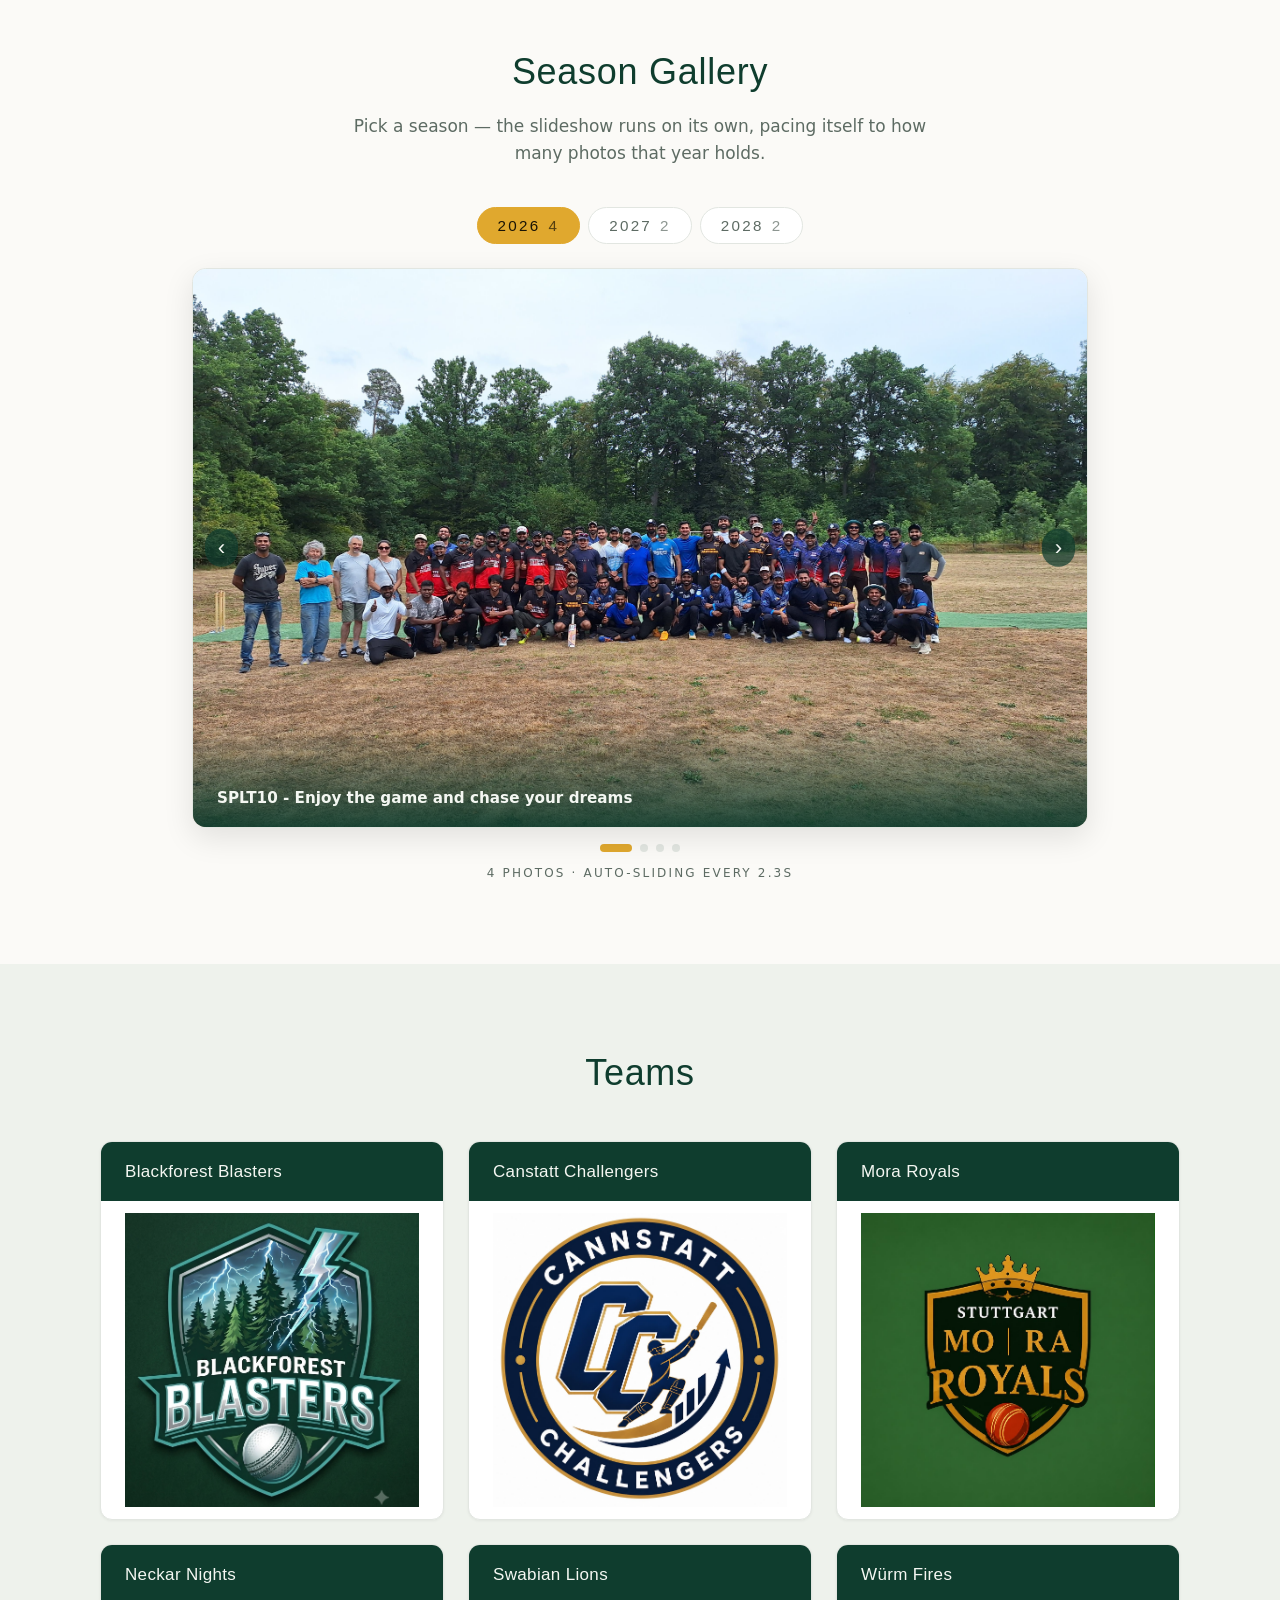
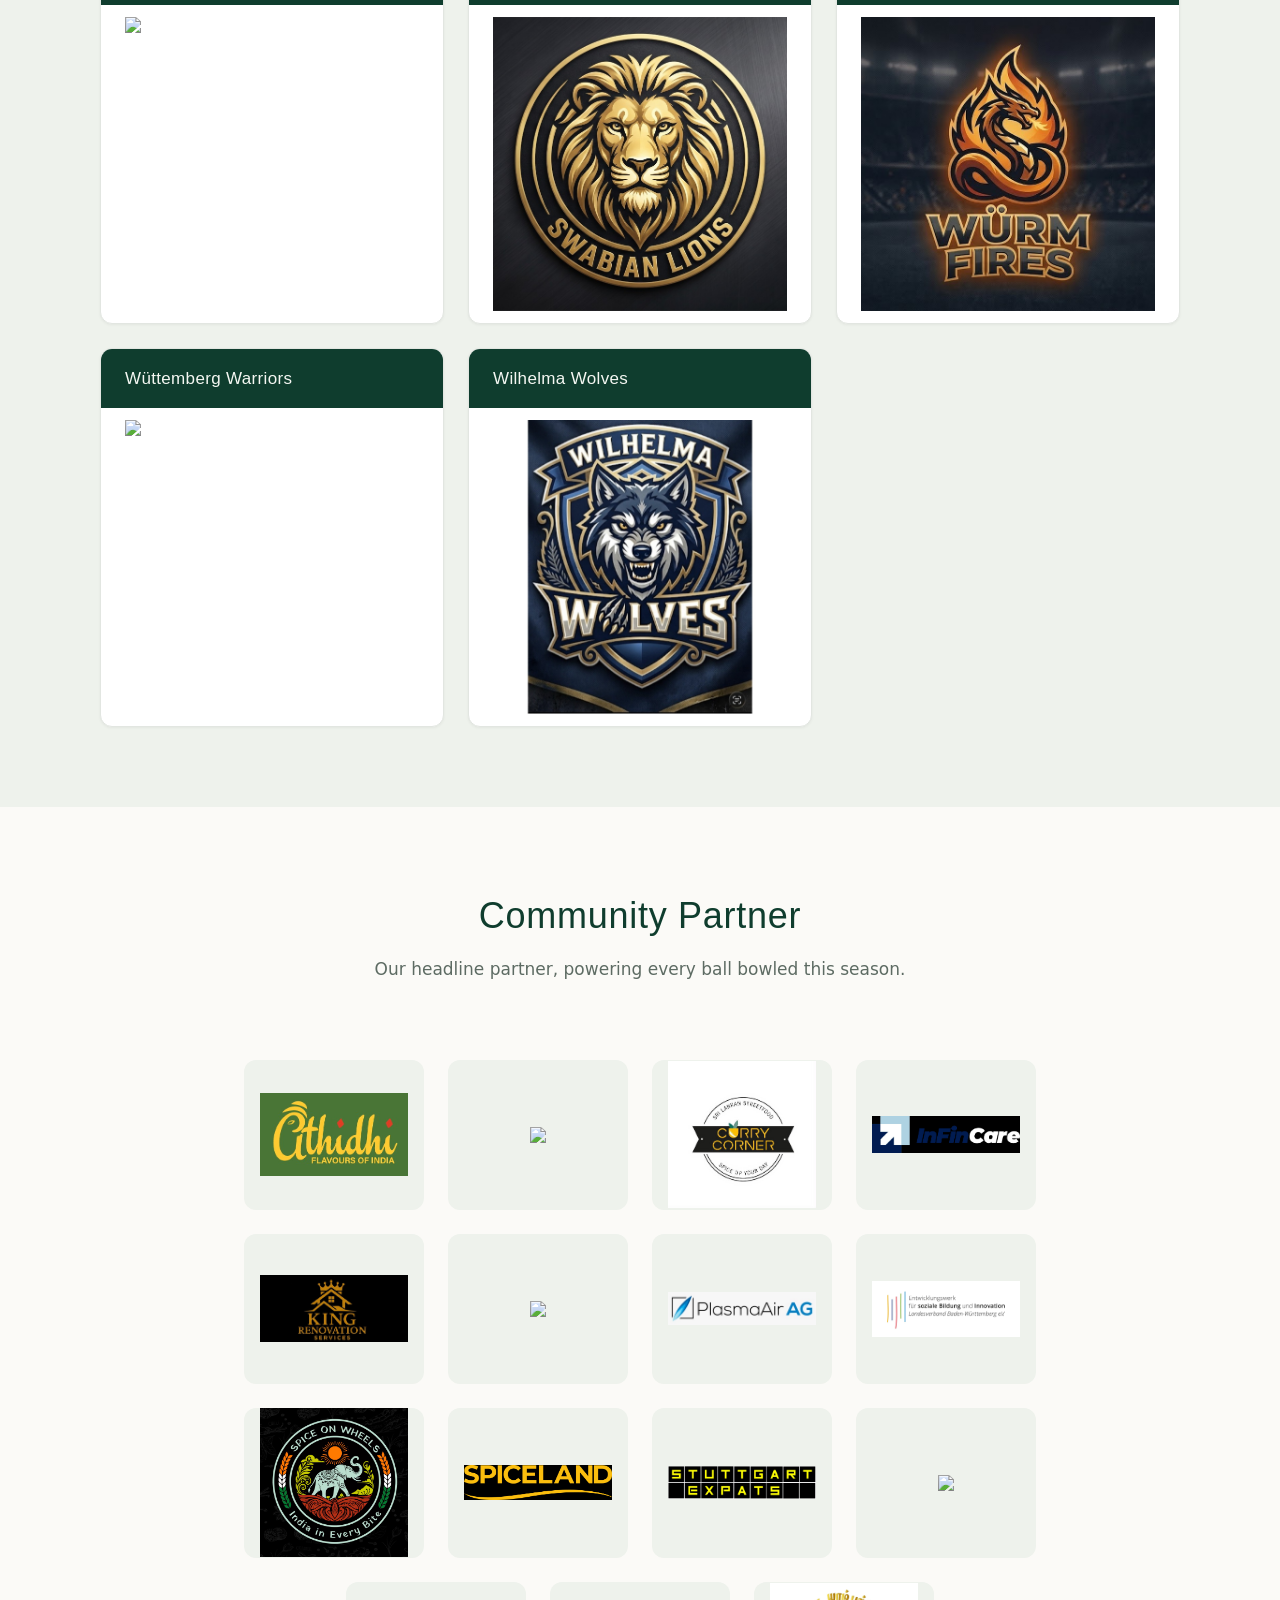
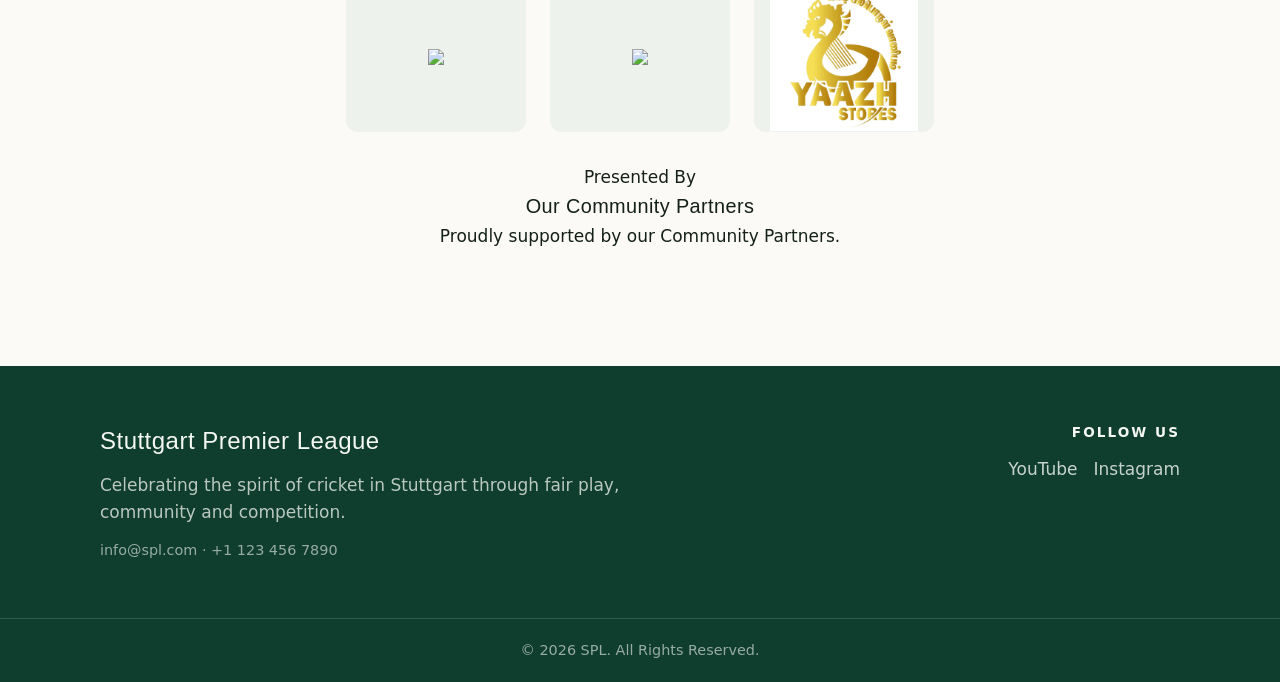
==== commit 97f63b5f: "added the sponsers added the sponsers" ====
--- a/index.html
+++ b/index.html
@@ -9,7 +9,7 @@
 <meta property="og:description" content="Fixtures, team stats and news from the Stuttgart Premier League — matches, tournaments and cricketing events built on fair play." />
 <meta property="og:type" content="website" />
 <meta name="twitter:card" content="summary_large_image" />
-<link rel="icon" href="images/spl-logo.JPG" />
+<link rel="icon" href="images/spl-logo.jpg" />
  
 <link rel="stylesheet" href="styles/spl-styles.css" />
 </head>
@@ -17,7 +17,7 @@
   <header class="site-header">
     <nav class="shell nav">
       <a class="brand" href="#home">
-        <img src="images/spl-logo.JPG" alt="Stuttgart Premier League crest" />
+        <img src="images/spl-logo.jpg" alt="Stuttgart Premier League crest" />
         <span id="clubName"> </span>
 		
 <script src="js/constants.js"></script>
@@ -29,7 +29,7 @@
         <li><a href="#stats">Stats</a></li>     
 		<li><a href="#gallery">Gallery</a></li>
         <li><a href="#teams">Teams</a></li>
-		   <li><a href="#sponsor">Sponsor</a></li>
+		   <li><a href="#sponsor">Community Partner</a></li>
         <li><a href="#contact">Contact</a></li>
       </ul>
     </nav>
@@ -43,7 +43,7 @@
         <p class="eyebrow">Season 2026</p>
         <h1 id="clubNameTop">Welcome to Stuttgart Premier League</h1>
         <p class="tagline">Passion • Teamwork • Victory</p>
-        <p class="sponsor-ribbon">Title Sponsor · <span id="titleSponsorNameHero"></span></p>
+        <p class="sponsor-ribbon">Community Partner<span id="titleSponsorNameHero"></span></p>
         <div class="cta-row">
           <a class="btn btn-gold" href="#teams">Teams</a>
           <a class="btn btn-outline" href="#gallery">Season Gallery</a>
@@ -105,7 +105,7 @@
 
 		  	            <article class="card match">
             <div class="match-head"><span>Canstatt Challengers</span> </div>
-            <div class="match-body"> <img src="images/teamlogo/blackforest_blasters.jpg"  ></div>
+            <div class="match-body"> <img src="images/teamlogo/canstatt_challengers.jpg"  ></div>
        
        
           </article>
@@ -115,7 +115,7 @@
           </article>
 		            <article class="card match">
             <div class="match-head"><span>Neckar Nights</span> </div>
-            <div class="match-body"> <img src="images/teamlogo/neckar_nights.JPG"  ></div>
+            <div class="match-body"> <img src="images/teamlogo/neckar_nights.jpg"  ></div>
           </article>
 		  		            <article class="card match">
             <div class="match-head"><span>Swabian Lions</span> </div>
@@ -127,7 +127,7 @@
           </article>
 		  <article class="card match">
             <div class="match-head"><span>Wüttemberg Warriors</span> </div>
-            <div class="match-body"> <img src="images/teamlogo/wüttemberg_warriors.JPG"  ></div>
+            <div class="match-body"> <img src="images/teamlogo/wüttemberg_warriors.jpg"  ></div>
           </article>		  
 		  <article class="card match">
             <div class="match-head"><span>Wilhelma Wolves</span> </div>
@@ -172,21 +172,25 @@
       </article>
     </section -->
 	<section id="sponsor" class="shell section sponsor-section">
-      <h2>Title Sponsor</h2>
+      <h2>Community Partner</h2>
       <p class="section-lead">Our headline partner, powering every ball bowled this season.</p>
 	<div class="sponsor-card">
 
     <div class="sponsor-logos-row">
         <div class="sponsor-logo-wrap">
-            <img src="images/sponsors/athidhi.png" class="sponsordiv" class="sponsor-logo-wrap">
-        </div>
-
-        <div class="sponsor-logo-wrap">            
-            <img src="images/sponsors/bw_gruppe.JPG" class="sponsordiv" class="sponsor-logo-wrap">       
-        </div>
-		
-        <div class="sponsor-logo-wrap">
-            <img src="images/sponsors/in_fincare.png" class="sponsordiv" class="sponsor-logo-wrap">
+            <img src="images/sponsors/athidhi.jpg" class="sponsordiv" class="sponsor-logo-wrap">
+        </div>
+
+        <div class="sponsor-logo-wrap">            
+            <img src="images/sponsors/bw_gruppe.jpg" class="sponsordiv" class="sponsor-logo-wrap">       
+        </div>
+		
+		<div class="sponsor-logo-wrap">            
+            <img src="images/sponsors/curry_corner.jpg" class="sponsordiv" class="sponsor-logo-wrap">       
+        </div>
+		
+        <div class="sponsor-logo-wrap">
+            <img src="images/sponsors/in_fincare.jpg" class="sponsordiv" class="sponsor-logo-wrap">
         </div>
 
         <div class="sponsor-logo-wrap">            
@@ -194,39 +198,54 @@
         </div>
 
         <div class="sponsor-logo-wrap">
-            <img src="images/sponsors/mora.JPG" class="sponsordiv" class="sponsor-logo-wrap">
-        </div>
-
-        <div class="sponsor-logo-wrap">            
-            <img src="images/sponsors/plasmaair.JPEG" class="sponsordiv" class="sponsor-logo-wrap">       
-        </div>
-
-        <div class="sponsor-logo-wrap">
-            <img src="images/sponsors/spiceland.png" class="sponsordiv" class="sponsor-logo-wrap">
-        </div>
-
-        <div class="sponsor-logo-wrap">            
-            <img src="images/sponsors/t1.JPG" class="sponsordiv" class="sponsor-logo-wrap">       
+            <img src="images/sponsors/mora.jpg" class="sponsordiv" class="sponsor-logo-wrap">
+        </div>
+
+        <div class="sponsor-logo-wrap">            
+            <img src="images/sponsors/plasmaair.jpg" class="sponsordiv" class="sponsor-logo-wrap">       
+        </div>
+
+
+        <div class="sponsor-logo-wrap">            
+            <img src="images/sponsors/soziale.jpg" class="sponsordiv" class="sponsor-logo-wrap">       
+        </div>		
+		
+
+        <div class="sponsor-logo-wrap">            
+            <img src="images/sponsors/spice_on_wheel.jpg" class="sponsordiv" class="sponsor-logo-wrap">       
         </div>	
+		
+        <div class="sponsor-logo-wrap">
+            <img src="images/sponsors/spiceland.jpg" class="sponsordiv" class="sponsor-logo-wrap">
+        </div>
+
+		
+        <div class="sponsor-logo-wrap">
+            <img src="images/sponsors/stuttgart_experts.jpg" class="sponsordiv" class="sponsor-logo-wrap">
+        </div>
+		
+        <div class="sponsor-logo-wrap">            
+            <img src="images/sponsors/t1.jpg" class="sponsordiv" class="sponsor-logo-wrap">       
+        </div>	
 
        <div class="sponsor-logo-wrap">            
-            <img src="images/sponsors/tkh.JPG" class="sponsordiv" class="sponsor-logo-wrap">       
+            <img src="images/sponsors/tkh.jpg" class="sponsordiv" class="sponsor-logo-wrap">       
         </div>		
 
        <div class="sponsor-logo-wrap">            
-            <img src="images/sponsors/tsv.JPG" class="sponsordiv" class="sponsor-logo-wrap">       
+            <img src="images/sponsors/tsv.jpg" class="sponsordiv" class="sponsor-logo-wrap">       
         </div>		
 
        <div class="sponsor-logo-wrap">            
-            <img src="images/sponsors/yaazh.JPEG" class="sponsordiv" class="sponsor-logo-wrap">       
+            <img src="images/sponsors/yaazh.jpg" class="sponsordiv" class="sponsor-logo-wrap">       
         </div>				
     </div>
 
     <div class="sponsor-copy">
         <div class="sponsor-tag">Presented By</div>
-        <h3>Our Sponsors</h3>
+        <h3>Our Community Partners</h3>
         <p class="sponsor-desc">
-            Proudly supported by our sponsors and partners.
+            Proudly supported by our Community Partners.
         </p>
     </div>
 
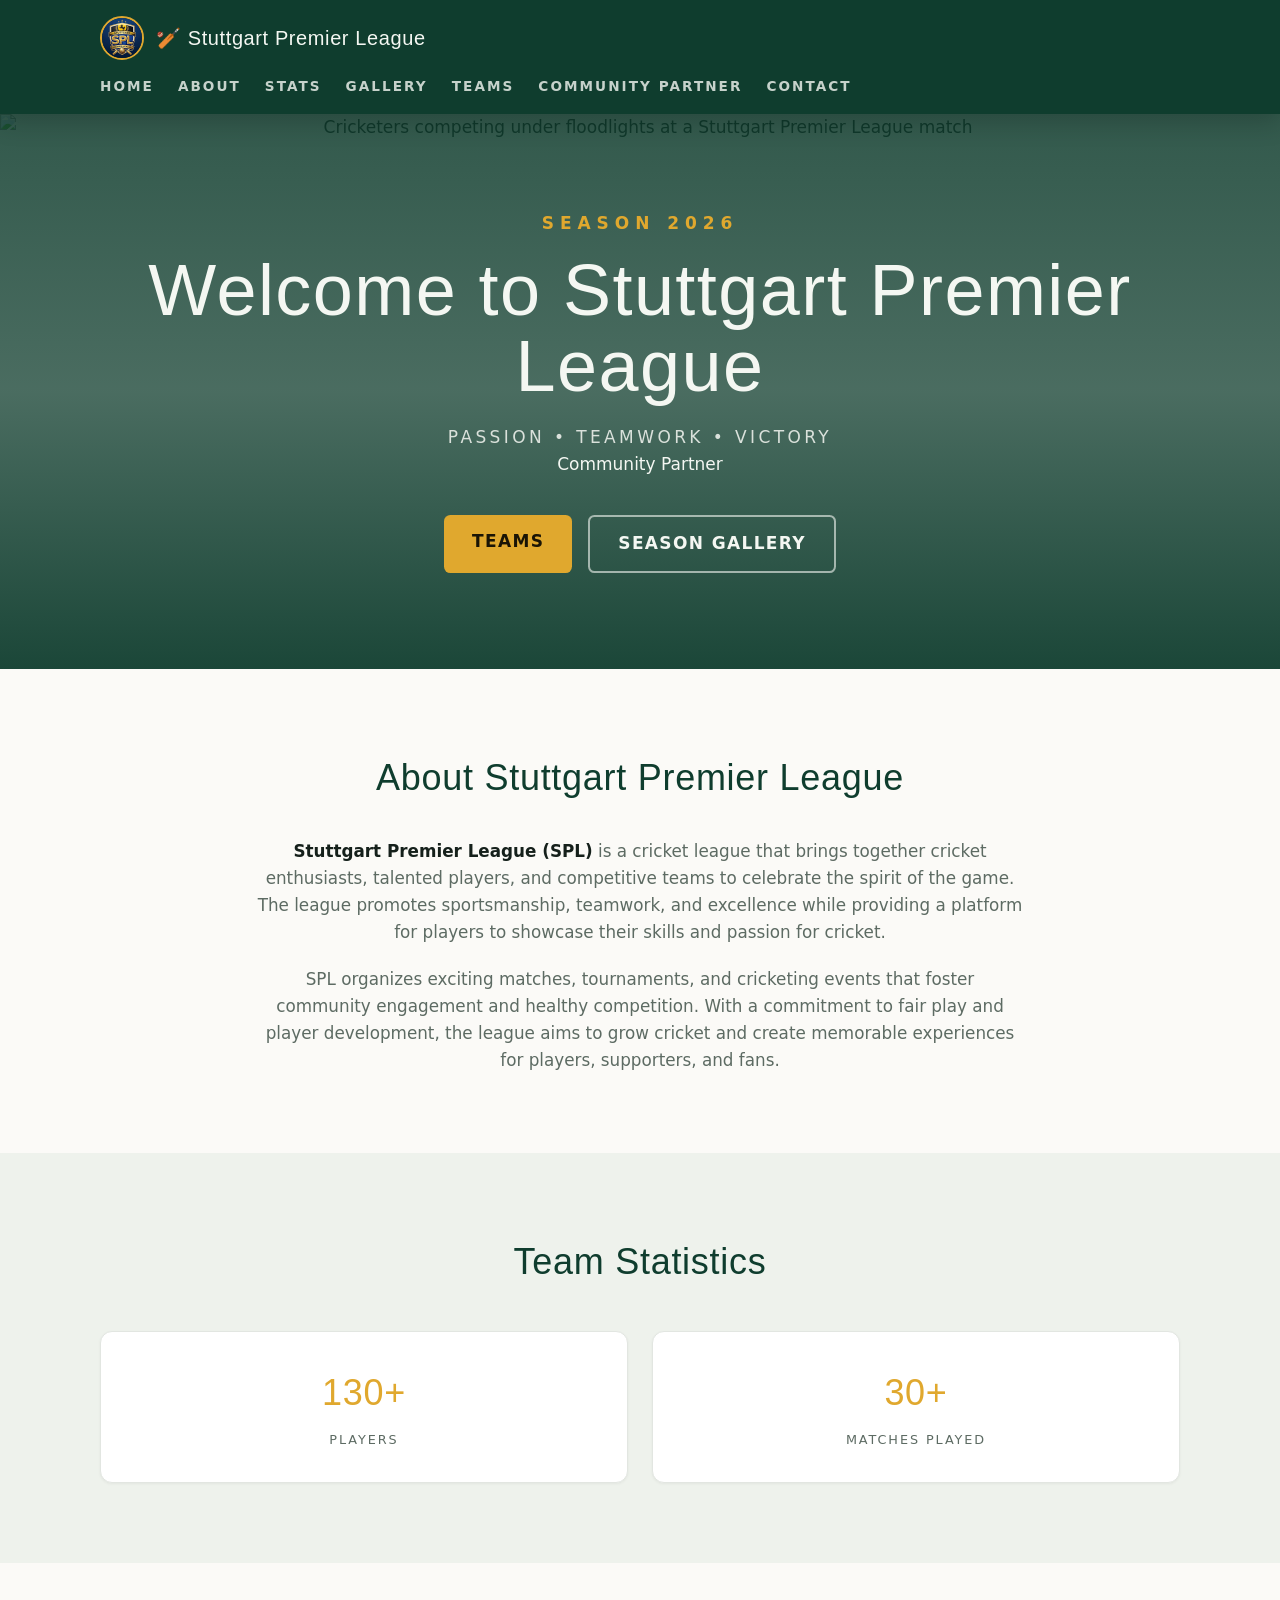
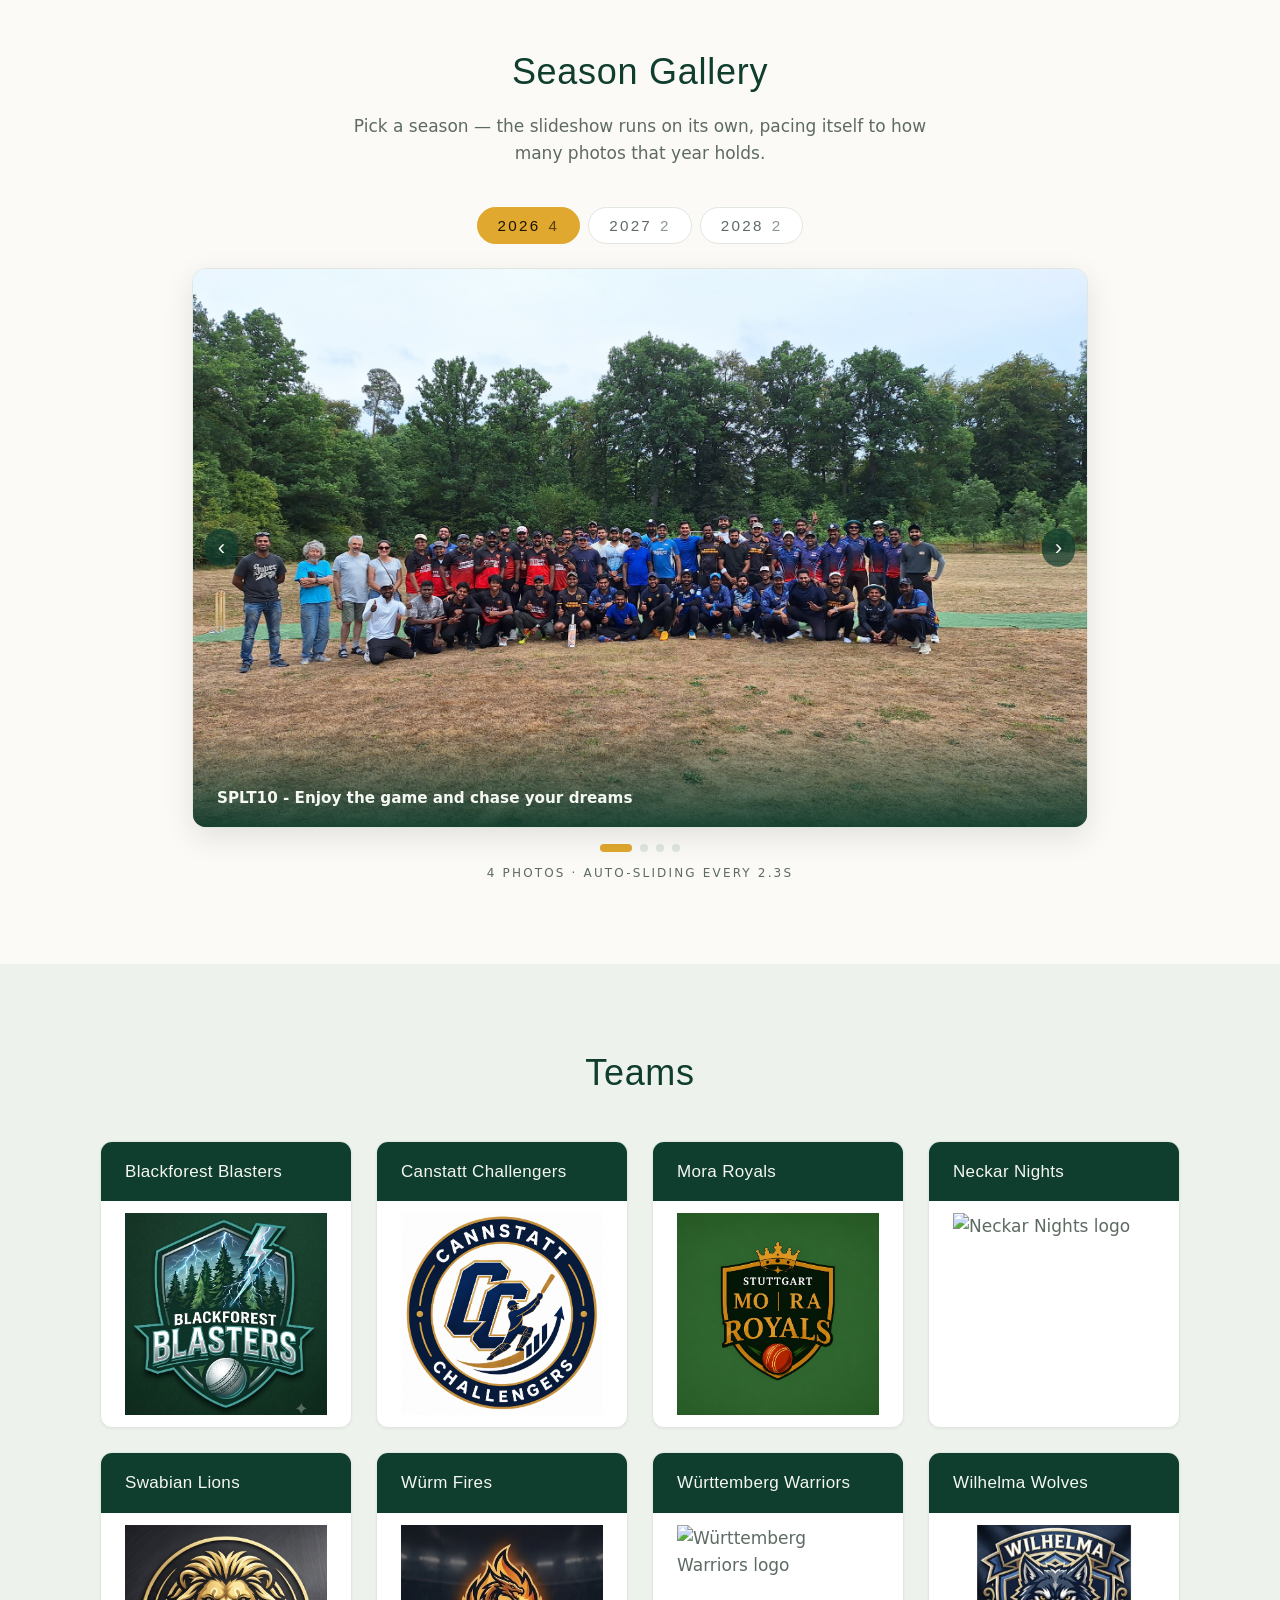
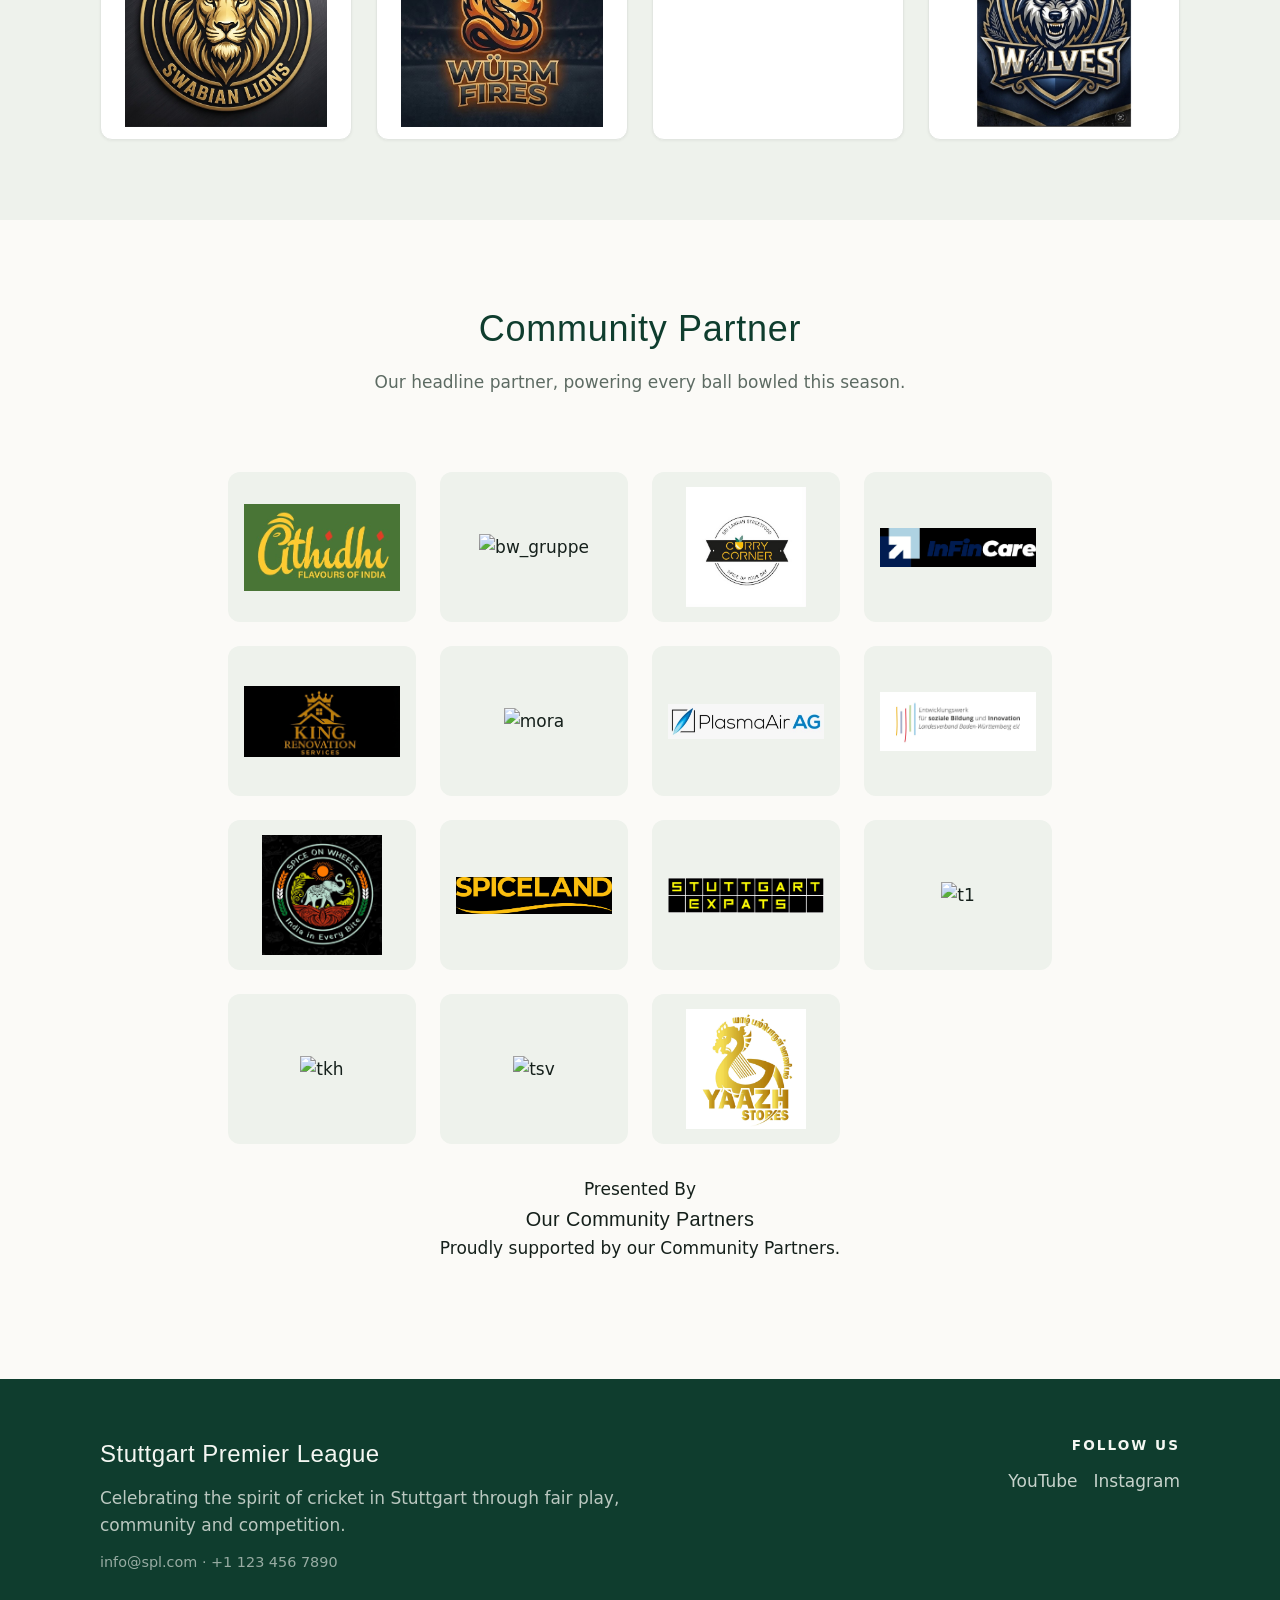
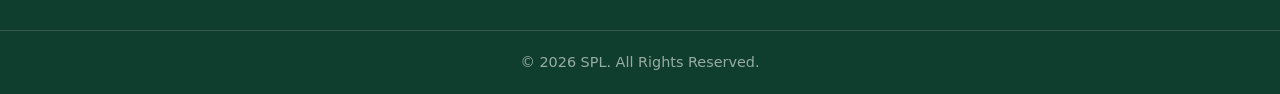
==== commit a6998162: "code changes for js code changes for js" ====
--- a/index.html
+++ b/index.html
@@ -20,8 +20,8 @@
         <img src="images/spl-logo.jpg" alt="Stuttgart Premier League crest" />
         <span id="clubName"> </span>
 		
-<script src="js/constants.js"></script>
-<script src="js/script.js"></script> 	
+ 
+ 
       </a>
       <ul class="nav-links">
         <li><a href="#home">Home</a></li>
@@ -65,8 +65,7 @@
         <div class="stat-grid">
           <div class="card stat"><p class="stat-value">130+</p><p class="stat-label">Players</p></div>
           <div class="card stat"><p class="stat-value">30+</p><p class="stat-label">Matches Played</p></div>
-          <!--div class="card stat"><p class="stat-value">10</p><p class="stat-label">Trophies</p></div>
-          <div class="card stat"><p class="stat-value">15</p><p class="stat-label">Years Experience</p></div-->
+    
         </div>
       </div>
     </section>
@@ -90,155 +89,32 @@
       </div>
     </section>
 
+ <!-- teams-->
+<section id="teams" class="band">
+  <div class="shell section">
+    <h2>Teams</h2>
+
+    <div id="team-grid" class="team-grid"></div>
+	  <script src="js/teams.js"></script>
+  </div>
+</section>
+
+     <!-- teams-->
 
 
 
-    <section id="teams" class="band">
-      <div class="shell section">
-        <h2>Teams</h2>
-        <div class="match-grid">
-          <article class="card match">
-            <div class="match-head"><span>Blackforest Blasters</span> </div>
-            <div class="match-body"> <img src="images/teamlogo/blackforest_blasters.jpg"  ></div>
-          </article>
-		  
-
-		  	            <article class="card match">
-            <div class="match-head"><span>Canstatt Challengers</span> </div>
-            <div class="match-body"> <img src="images/teamlogo/canstatt_challengers.jpg"  ></div>
-       
-       
-          </article>
-		            <article class="card match">
-            <div class="match-head"><span>Mora Royals</span> </div>
-            <div class="match-body"> <img src="images/teamlogo/mora_royals.jpg"  ></div>
-          </article>
-		            <article class="card match">
-            <div class="match-head"><span>Neckar Nights</span> </div>
-            <div class="match-body"> <img src="images/teamlogo/neckar_nights.jpg"  ></div>
-          </article>
-		  		            <article class="card match">
-            <div class="match-head"><span>Swabian Lions</span> </div>
-            <div class="match-body"> <img src="images/teamlogo/swabian_lions.jpg"  ></div>
-          </article>
-		  <article class="card match">
-            <div class="match-head"><span> Würm Fires</span> </div>
-            <div class="match-body"> <img src="images/teamlogo/würm_fires.jpg"  ></div>
-          </article>
-		  <article class="card match">
-            <div class="match-head"><span>Wüttemberg Warriors</span> </div>
-            <div class="match-body"> <img src="images/teamlogo/wüttemberg_warriors.jpg"  ></div>
-          </article>		  
-		  <article class="card match">
-            <div class="match-head"><span>Wilhelma Wolves</span> </div>
-            <div class="match-body"> <img src="images/teamlogo/wilhelma_wolves.jpg"  ></div>
-          </article>
-
-	
-        </div>
-      </div>
-    </section>
-  </main>
-
-
-    <!-- TITLE SPONSOR -->
-    <!--section id="sponsor" class="shell section sponsor-section">
-      <h2>Title Sponsor</h2>
-      <p class="section-lead">Our headline partner, powering every ball bowled this season.</p>
-
-      <article class="card sponsor-card">
-        <a class="sponsor-logo-wrap" id="titleSponsorLink" href="#" target="_blank" rel="noreferrer">
-          <img class="sponsor-logo" id="titleSponsorLogo" src="images/title-sponsor.PNG" alt="Title sponsor logo" />
-        </a>
-        <div class="sponsor-copy">
-          <p class="sponsor-tag">Presented by</p>
-          <h3 id="titleSponsorName">Title Sponsor</h3>
-          <p class="sponsor-desc" id="titleSponsorDesc"></p>
-          <a class="btn btn-gold sponsor-cta" id="titleSponsorCta" href="#" target="_blank" rel="noreferrer">Visit Sponsor</a>
-        </div>
-      </article>
-	  
-      <article class="card sponsor-card">
-        <a class="sponsor-logo-wrap" id="titleSponsorLink" href="#" target="_blank" rel="noreferrer">
-          <img class="sponsor-logo" id="titleSponsorLogo" src="images/title-sponsor.PNG" alt="Title sponsor logo" />
-        </a>
-        <div class="sponsor-copy">
-          <p class="sponsor-tag">Presented by</p>
-          <h3 id="titleSponsorName">Title Sponsor</h3>
-          <p class="sponsor-desc" id="titleSponsorDesc"></p>
-          <a class="btn btn-gold sponsor-cta" id="titleSponsorCta" href="#" target="_blank" rel="noreferrer">Visit Sponsor</a>
-        </div>
-      </article>
-      </article>
-    </section -->
+ <!-- sponsers-->
 	<section id="sponsor" class="shell section sponsor-section">
       <h2>Community Partner</h2>
       <p class="section-lead">Our headline partner, powering every ball bowled this season.</p>
 	<div class="sponsor-card">
 
     <div class="sponsor-logos-row">
-        <div class="sponsor-logo-wrap">
-            <img src="images/sponsors/athidhi.jpg" class="sponsordiv" class="sponsor-logo-wrap">
-        </div>
-
-        <div class="sponsor-logo-wrap">            
-            <img src="images/sponsors/bw_gruppe.jpg" class="sponsordiv" class="sponsor-logo-wrap">       
-        </div>
-		
-		<div class="sponsor-logo-wrap">            
-            <img src="images/sponsors/curry_corner.jpg" class="sponsordiv" class="sponsor-logo-wrap">       
-        </div>
-		
-        <div class="sponsor-logo-wrap">
-            <img src="images/sponsors/in_fincare.jpg" class="sponsordiv" class="sponsor-logo-wrap">
-        </div>
-
-        <div class="sponsor-logo-wrap">            
-            <img src="images/sponsors/king.jpg" class="sponsordiv" class="sponsor-logo-wrap">       
-        </div>
-
-        <div class="sponsor-logo-wrap">
-            <img src="images/sponsors/mora.jpg" class="sponsordiv" class="sponsor-logo-wrap">
-        </div>
-
-        <div class="sponsor-logo-wrap">            
-            <img src="images/sponsors/plasmaair.jpg" class="sponsordiv" class="sponsor-logo-wrap">       
-        </div>
-
-
-        <div class="sponsor-logo-wrap">            
-            <img src="images/sponsors/soziale.jpg" class="sponsordiv" class="sponsor-logo-wrap">       
-        </div>		
-		
-
-        <div class="sponsor-logo-wrap">            
-            <img src="images/sponsors/spice_on_wheel.jpg" class="sponsordiv" class="sponsor-logo-wrap">       
-        </div>	
-		
-        <div class="sponsor-logo-wrap">
-            <img src="images/sponsors/spiceland.jpg" class="sponsordiv" class="sponsor-logo-wrap">
-        </div>
-
-		
-        <div class="sponsor-logo-wrap">
-            <img src="images/sponsors/stuttgart_experts.jpg" class="sponsordiv" class="sponsor-logo-wrap">
-        </div>
-		
-        <div class="sponsor-logo-wrap">            
-            <img src="images/sponsors/t1.jpg" class="sponsordiv" class="sponsor-logo-wrap">       
-        </div>	
-
-       <div class="sponsor-logo-wrap">            
-            <img src="images/sponsors/tkh.jpg" class="sponsordiv" class="sponsor-logo-wrap">       
-        </div>		
-
-       <div class="sponsor-logo-wrap">            
-            <img src="images/sponsors/tsv.jpg" class="sponsordiv" class="sponsor-logo-wrap">       
-        </div>		
-
-       <div class="sponsor-logo-wrap">            
-            <img src="images/sponsors/yaazh.jpg" class="sponsordiv" class="sponsor-logo-wrap">       
-        </div>				
+	
+	<div    id="sponsors-container"></div>
+	
+	  <script src="js/sponsors.js"></script>
+         				
     </div>
 
     <div class="sponsor-copy">
@@ -251,8 +127,9 @@
 
 </div>
     </section >
+	 <!-- sponsers-->
 
-	
+	  </main>
 	
   <footer id="contact" class="site-footer">
     <div class="shell footer-grid">
--- a/styles/spl-styles.css
+++ b/styles/spl-styles.css
@@ -16,7 +16,7 @@
 body{background:var(--bg);color:var(--fg);font-family:"Barlow",system-ui,sans-serif;font-size:17px;line-height:1.6}
 img{display:block;max-width:100%}
 a{text-decoration:none;color:inherit}
-h1,h2,h3,.stat-value,.match-head span,.year-tab{font-family:"Anton",Impact,sans-serif;font-weight:400;letter-spacing:.02em}
+h1,h2,h3,.stat-value,.team-head span,.year-tab{font-family:"Anton",Impact,sans-serif;font-weight:400;letter-spacing:.02em}
 .shell{width:100%;max-width:var(--shell);margin:0 auto;padding:0 1.25rem}
 .section{padding:5rem 1.25rem}
 .section h2{text-align:center;font-size:2.25rem;color:var(--pitch)}
@@ -86,16 +86,22 @@
 .dot.active{width:32px;background:var(--gold)}
 .slider-meta{margin-top:.75rem;text-align:center;font-size:.75rem;letter-spacing:.18em;text-transform:uppercase;color:var(--muted)}
 
-/* matches */
-.match-grid{margin-top:2.5rem;display:grid;gap:1.5rem;grid-template-columns:repeat(auto-fit,minmax(300px,1fr))}
-.match{overflow:hidden}
-.match-head{display:flex;align-items:center;justify-content:space-between;gap:.75rem;background:var(--pitch);color:var(--pitch-fg);padding:1rem 1.5rem}
-.match-head .vs{color:var(--gold)}
-/*.match-body{padding:1.25rem 1.5rem;color:var(--muted)}*/
-.match-body { 
+/* teames */
+.team-grid {
+  margin-top: 2.5rem;
+  display: grid;
+  gap: 1.5rem;
+  grid-template-columns: repeat(4, 1fr);
+}
+
+.team{overflow:hidden}
+.team-head{display:flex;align-items:center;justify-content:space-between;gap:.75rem;background:var(--pitch);color:var(--pitch-fg);padding:1rem 1.5rem}
+.team-head .vs{color:var(--gold)}
+/*.team-body{padding:1.25rem 1.5rem;color:var(--muted)}*/
+.team-body { 
 padding: 0.75rem 1.5rem; 
 color: var(--muted);}
-.match-body .strong{color:var(--fg);font-weight:600}
+.team-body .strong{color:var(--fg);font-weight:600}
 
 /* footer */
 .site-footer{background:var(--pitch);color:var(--pitch-fg)}
@@ -127,36 +133,65 @@
 @media(min-width:768px){.sponsor-card{grid-template-columns:minmax(0,320px) 1fr}.sponsor-copy{text-align:left}}*/
 
 
-.sponsor-card{
-    margin:2.5rem auto 0;
-    max-width:56rem;
-    padding:2.25rem;
-    text-align:center;
+.sponsor-card {
+    margin: 2.5rem auto 0;
+    max-width: 56rem;
+    padding: 2.25rem;
+    text-align: center;
 }
 
-.sponsor-logos-row{
-    display:flex;
-    flex-wrap:wrap;
-    justify-content:center;
-    align-items:center;
-    gap:1.5rem;
-    margin-bottom:2rem;
+/* 4 sponsors per row */
+.sponsor-logos-row {
+    margin-bottom: 2rem;
 }
 
-.sponsor-logo-wrap{
-    display:flex;
-    align-items:center;
-    justify-content:center;
-    width:180px;
-    height:150px;
-    background:var(--secondary);
-    border-radius:.75rem;
-    padding:1rem;
+#sponsors-container {
+    display: grid;
+    grid-template-columns: repeat(4, 1fr);
+    gap: 1.5rem;
+    width: 100%;
 }
 
-.sponsor-logo{
-    max-width:100%;
-    max-height:80px;
-    object-fit:contain;
+.sponsor-logo-wrap {
+    display: flex;
+    align-items: center;
+    justify-content: center;
+    width: 100%;
+    height: 150px;
+    background: var(--secondary);
+    border-radius: 0.75rem;
+    padding: 1rem;
+    box-sizing: border-box;
 }
+
+.sponsor-logo {
+    max-width: 100%;
+    max-height: 80px;
+    object-fit: contain;
 }
+
+.sponsordiv {
+    max-width: 100%;
+    max-height: 120px;
+    width: auto;
+    height: auto;
+    object-fit: contain;
+}
+
+/* Tablet 
+@media (max-width: 900px) {
+    #sponsors-container {
+        grid-template-columns: repeat(3, 1fr);
+    }
+}*/
+
+/* Mobile 
+@media (max-width: 600px) {
+    #sponsors-container {
+        grid-template-columns: repeat(2, 1fr);
+    }
+}*/
+
+
+
+ 
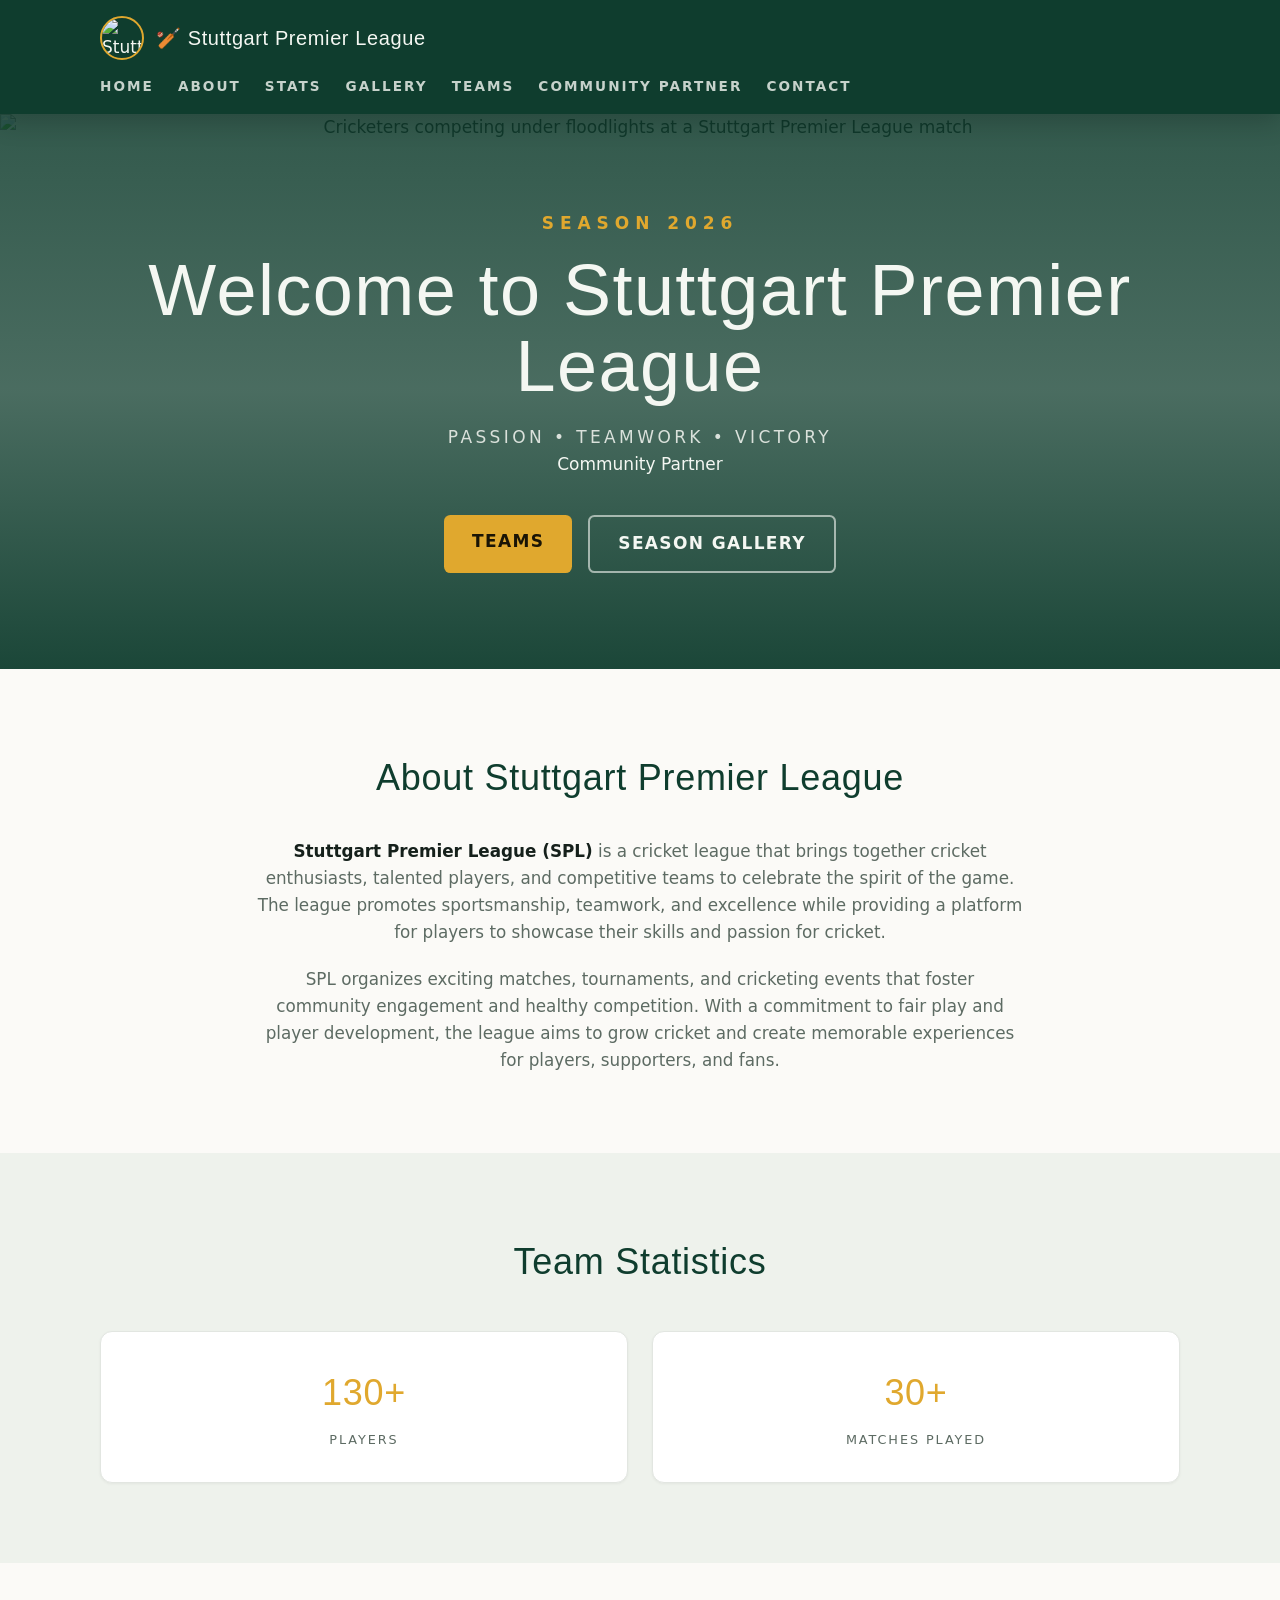
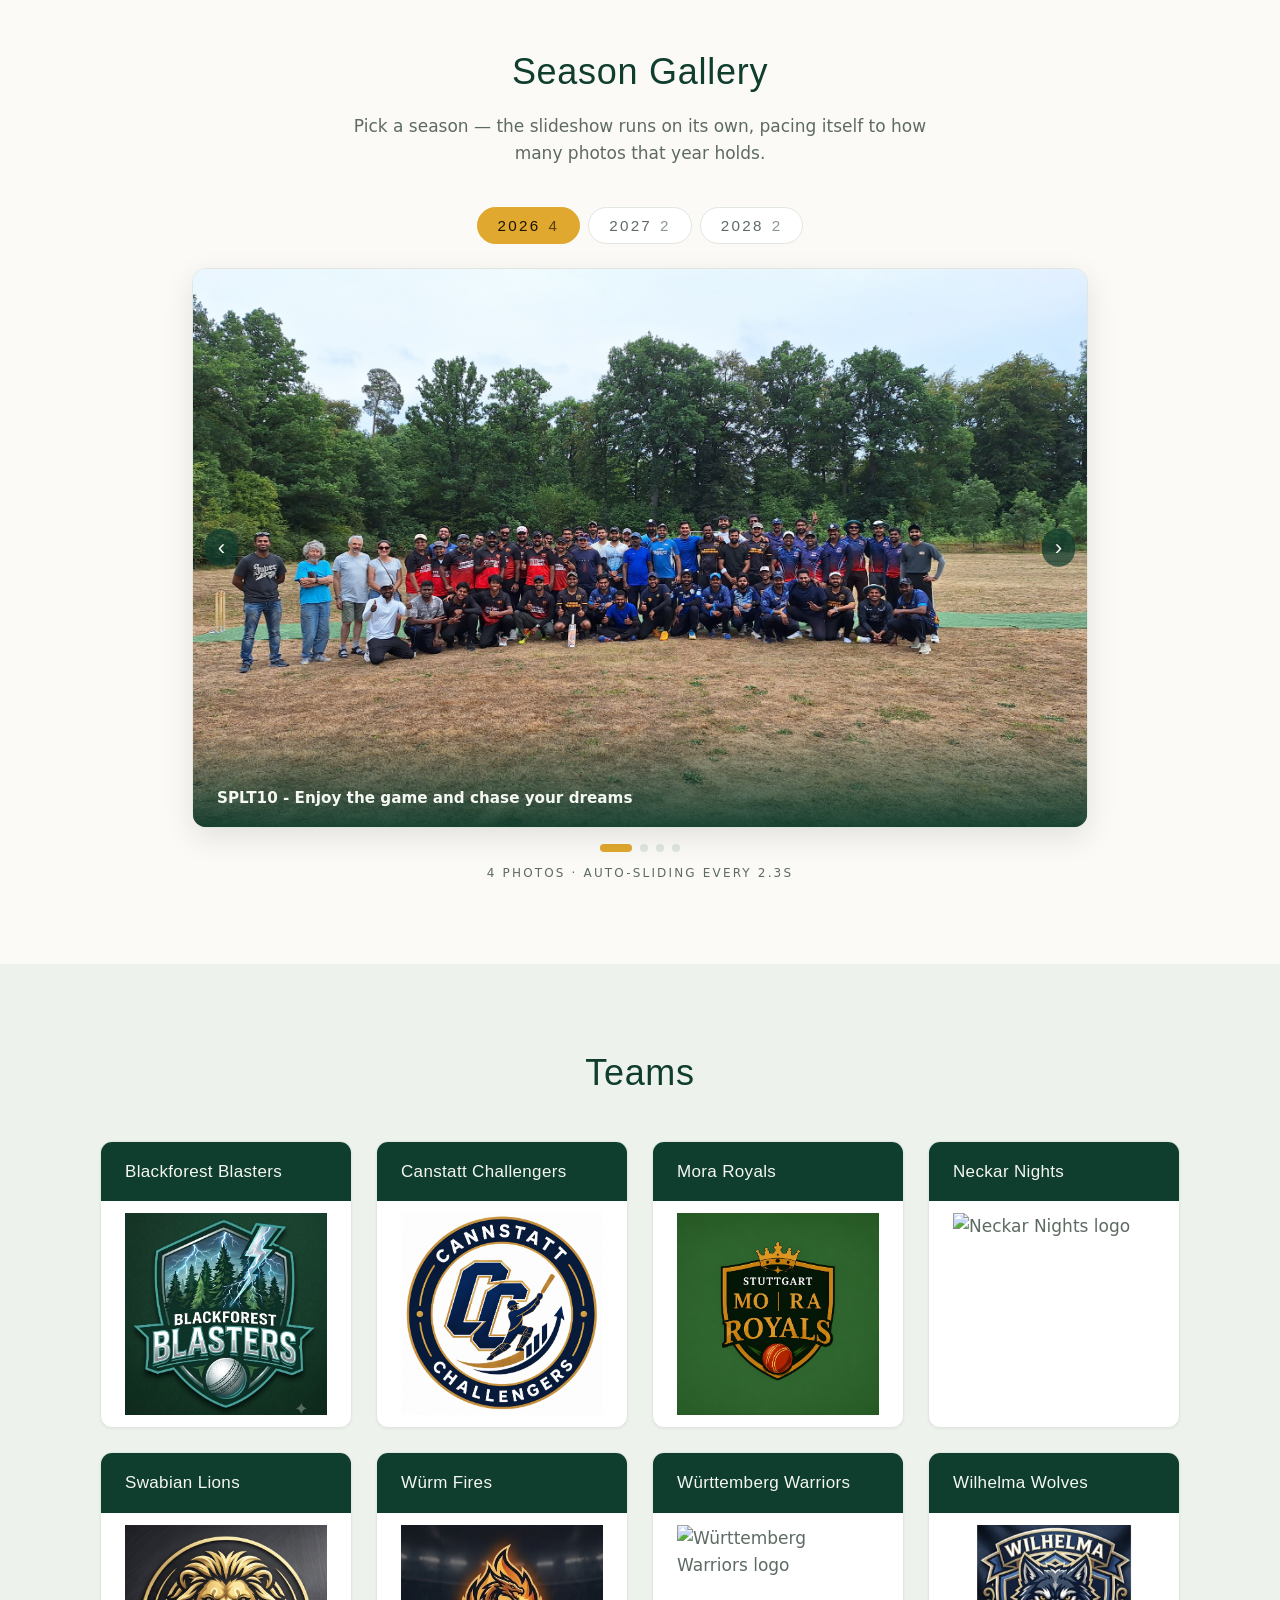
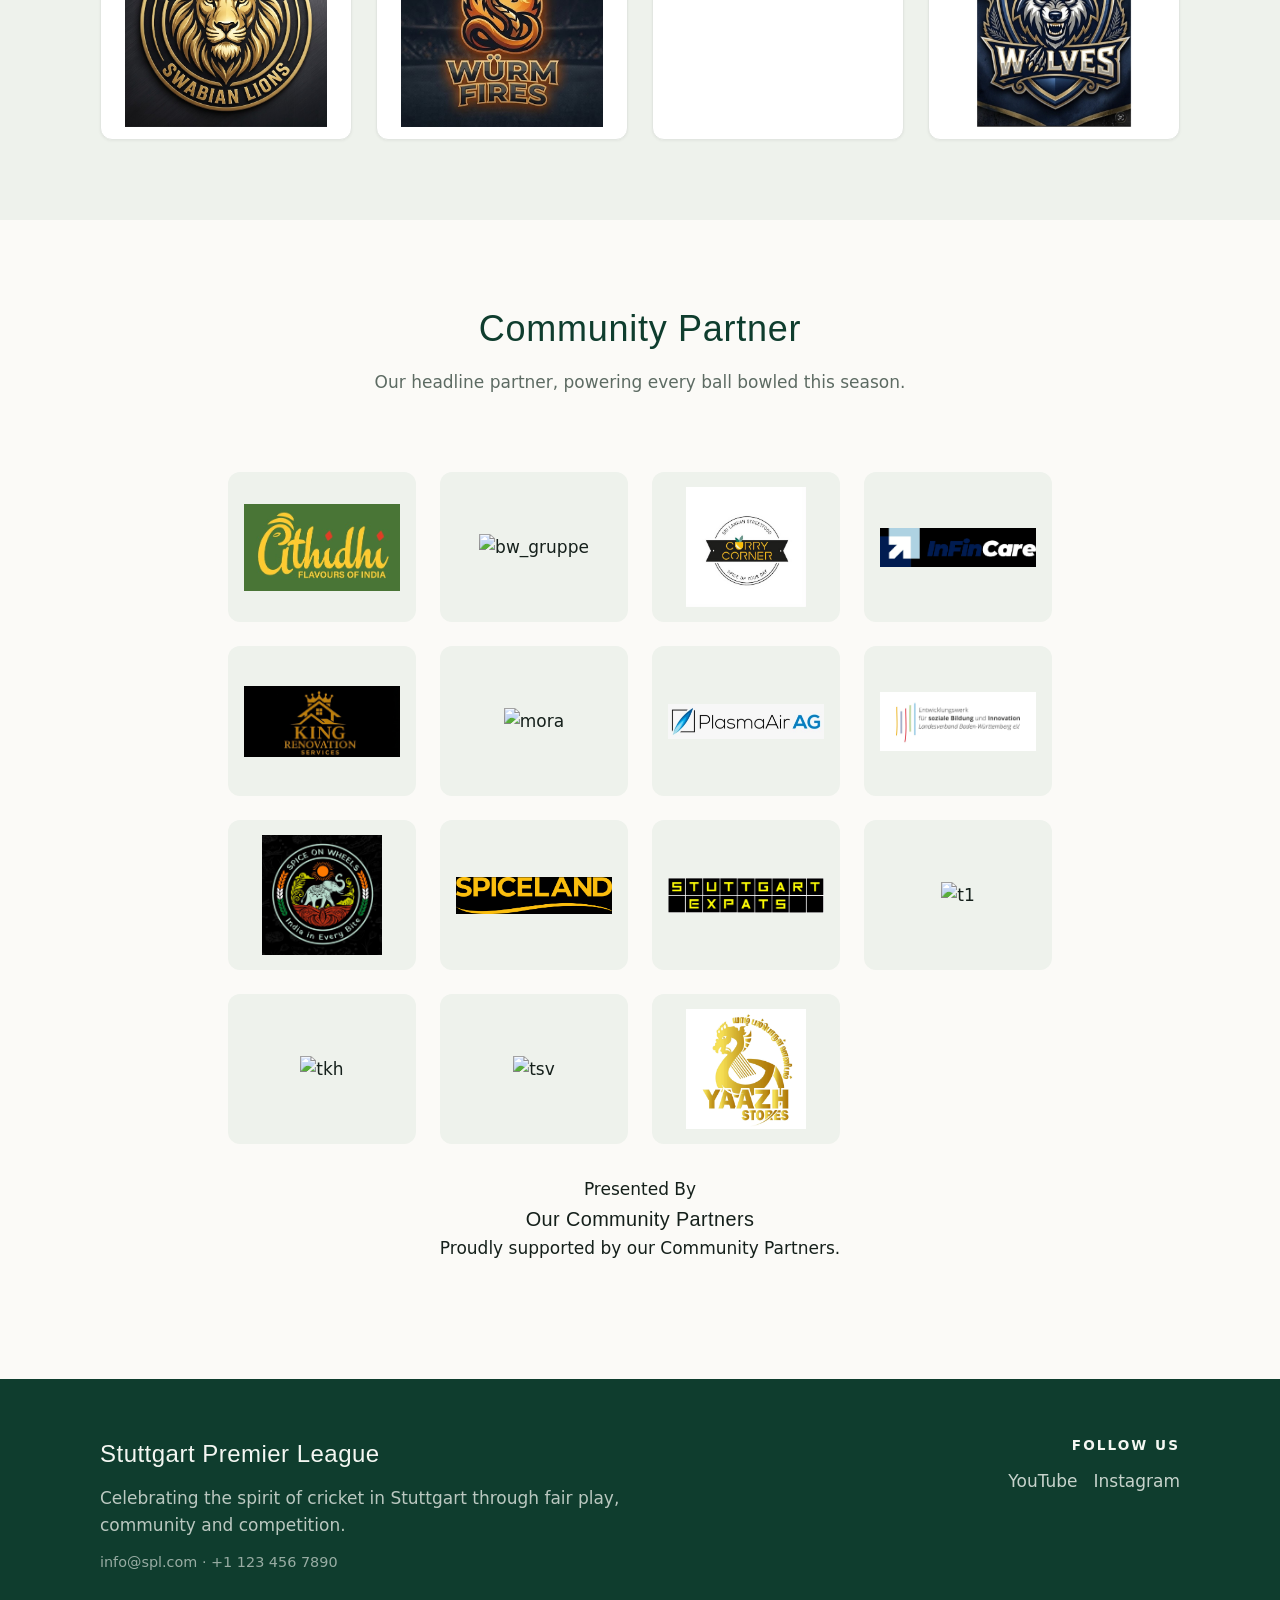
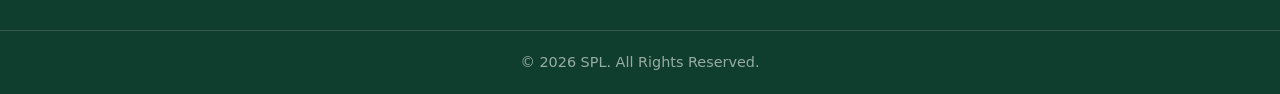
==== commit 215e9c39: "Merge branch 'dev' into feature_dev_1" ====
--- a/index.html
+++ b/index.html
@@ -9,7 +9,7 @@
 <meta property="og:description" content="Fixtures, team stats and news from the Stuttgart Premier League — matches, tournaments and cricketing events built on fair play." />
 <meta property="og:type" content="website" />
 <meta name="twitter:card" content="summary_large_image" />
-<link rel="icon" href="images/spl-logo.jpg" />
+<link rel="icon" href="images/spl-logo.JPG" />
  
 <link rel="stylesheet" href="styles/spl-styles.css" />
 </head>
@@ -17,7 +17,7 @@
   <header class="site-header">
     <nav class="shell nav">
       <a class="brand" href="#home">
-        <img src="images/spl-logo.jpg" alt="Stuttgart Premier League crest" />
+        <img src="images/spl-logo.JPG" alt="Stuttgart Premier League crest" />
         <span id="clubName"> </span>
 		
  
@@ -29,7 +29,9 @@
         <li><a href="#stats">Stats</a></li>     
 		<li><a href="#gallery">Gallery</a></li>
         <li><a href="#teams">Teams</a></li>
+ 
 		   <li><a href="#sponsor">Community Partner</a></li>
+ 
         <li><a href="#contact">Contact</a></li>
       </ul>
     </nav>
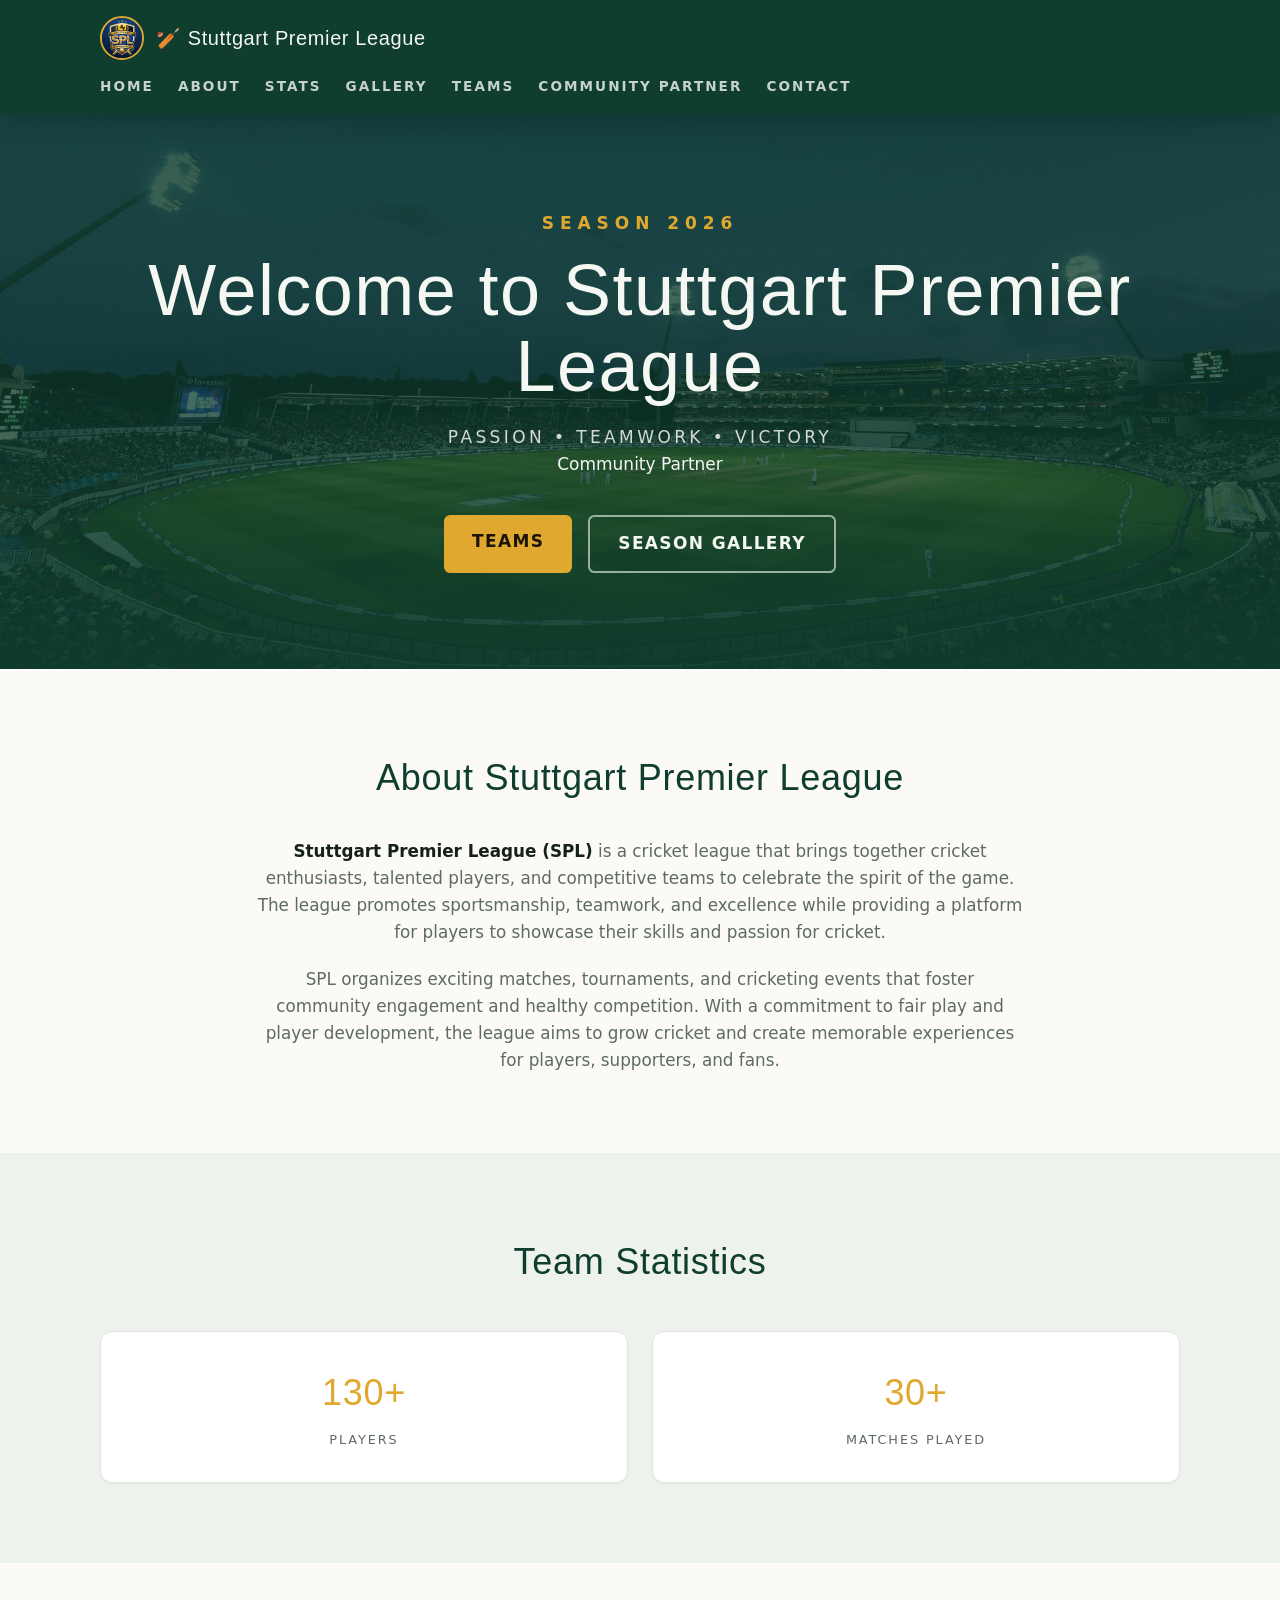
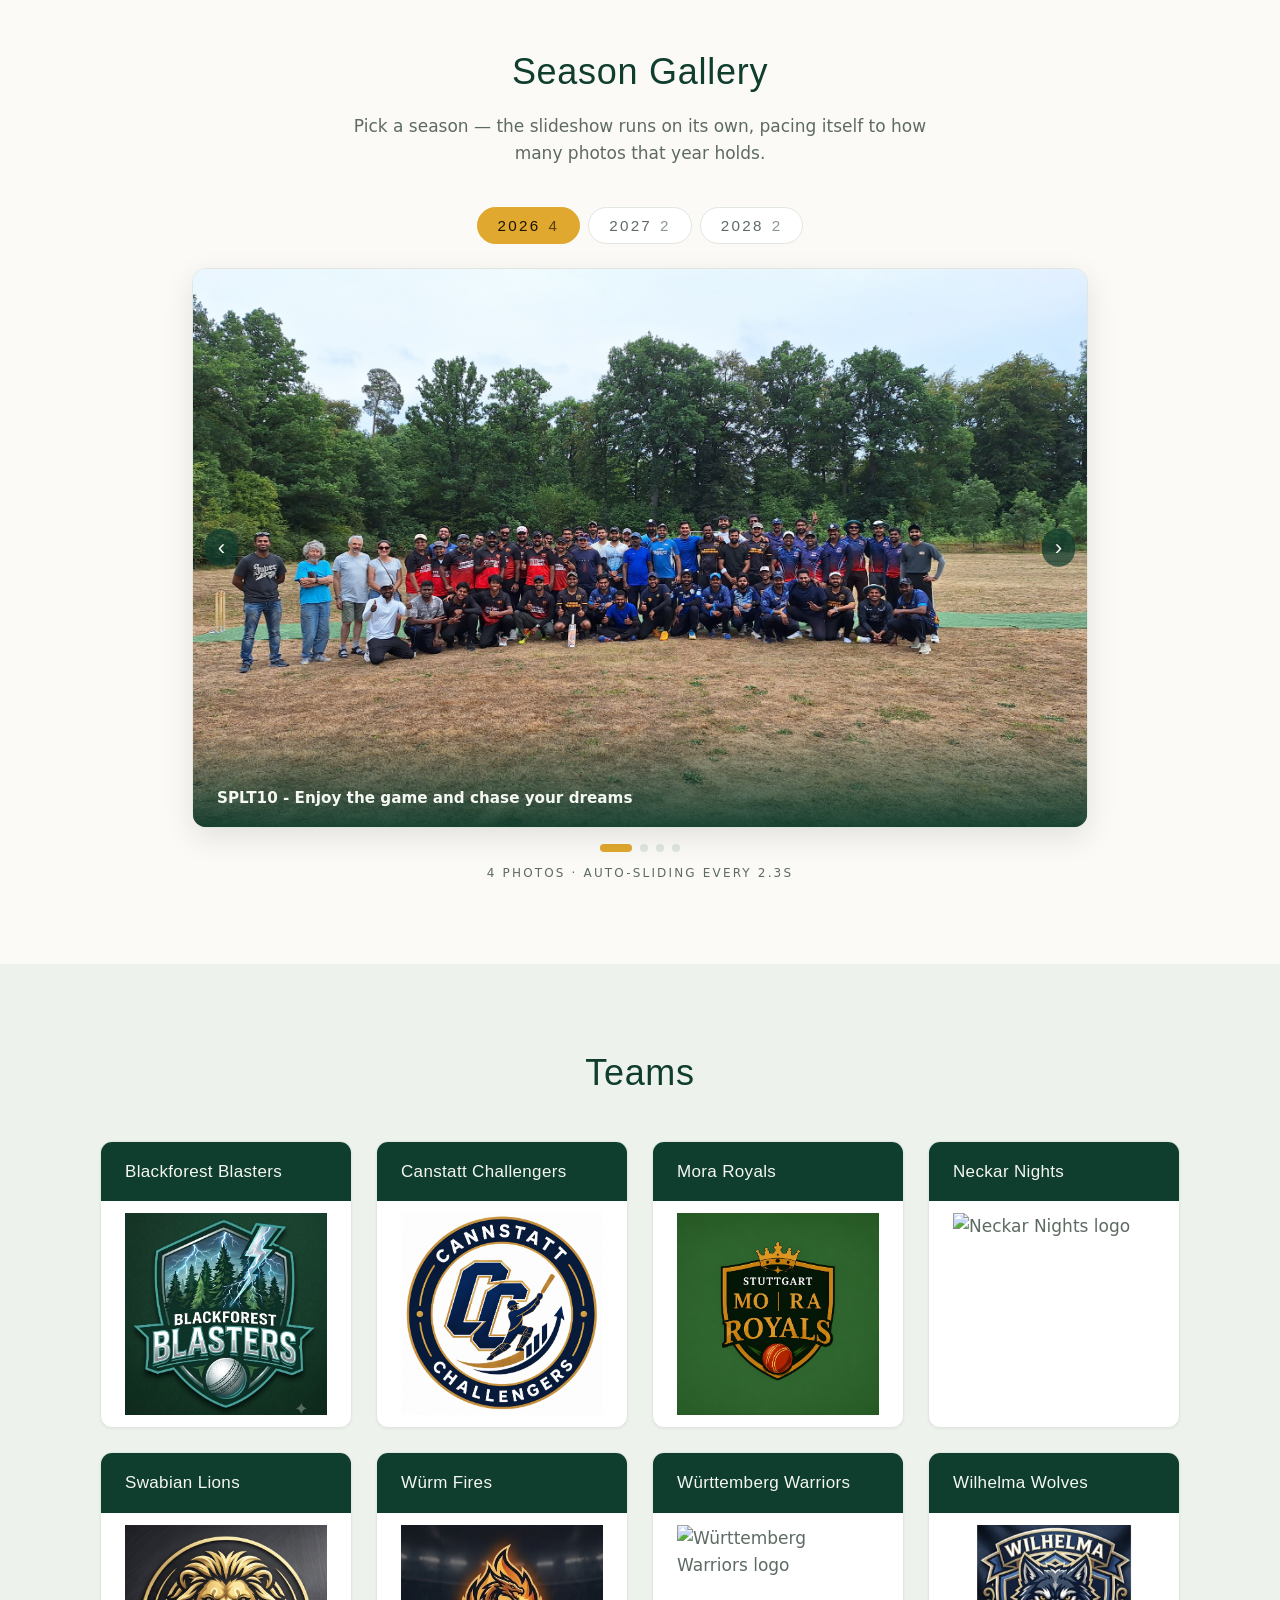
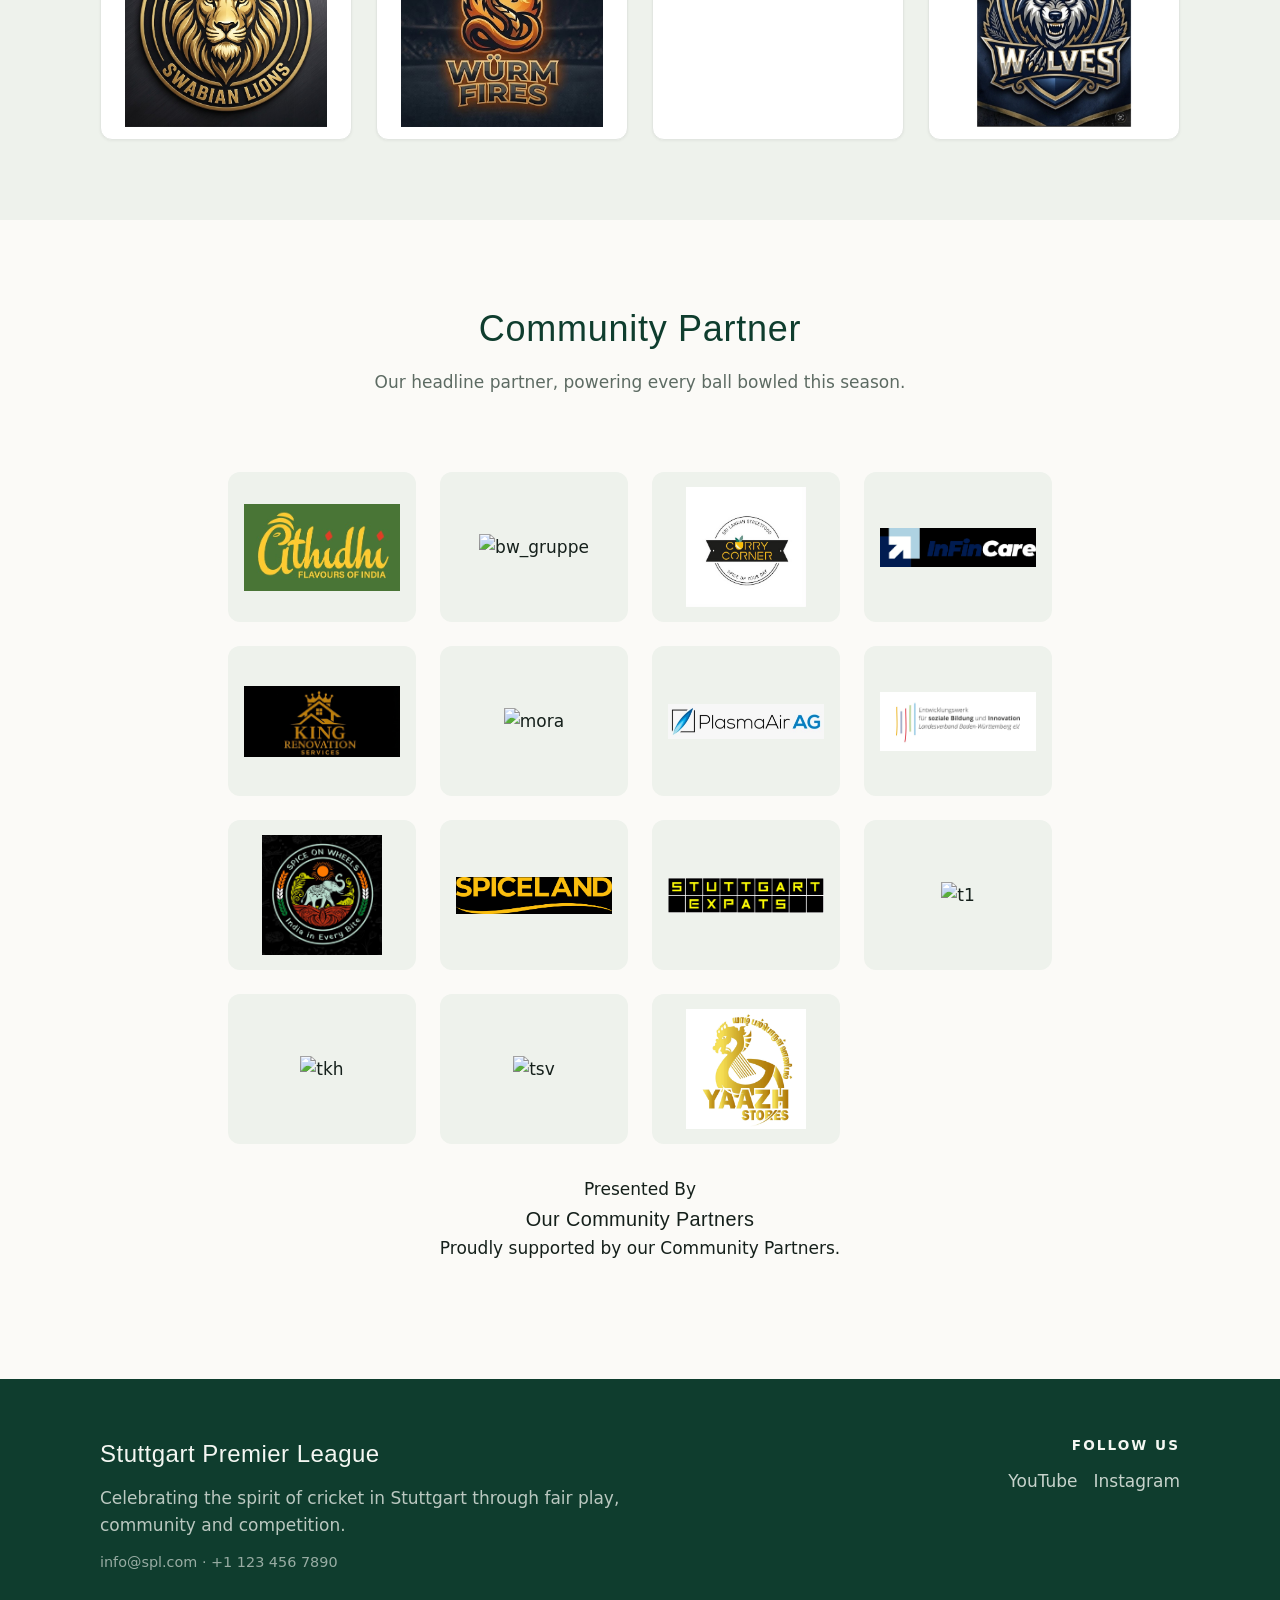
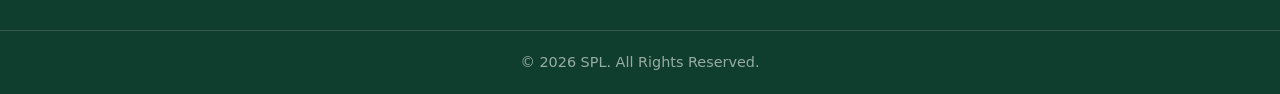
==== commit b9127df6: "image name changes image name changes" ====
--- a/index.html
+++ b/index.html
@@ -9,7 +9,7 @@
 <meta property="og:description" content="Fixtures, team stats and news from the Stuttgart Premier League — matches, tournaments and cricketing events built on fair play." />
 <meta property="og:type" content="website" />
 <meta name="twitter:card" content="summary_large_image" />
-<link rel="icon" href="images/spl-logo.JPG" />
+<link rel="icon" href="images/spl-logo.jpg" />
  
 <link rel="stylesheet" href="styles/spl-styles.css" />
 </head>
@@ -17,7 +17,7 @@
   <header class="site-header">
     <nav class="shell nav">
       <a class="brand" href="#home">
-        <img src="images/spl-logo.JPG" alt="Stuttgart Premier League crest" />
+        <img src="images/spl-logo.jpg" alt="Stuttgart Premier League crest" />
         <span id="clubName"> </span>
 		
  
@@ -39,7 +39,7 @@
 
   <main id="home">
     <section class="hero">
-      <img class="hero-bg" src="images/spl-banner.JPG" alt="Cricketers competing under floodlights at a Stuttgart Premier League match" />
+      <img class="hero-bg" src="images/spl-banner.jpg" alt="Cricketers competing under floodlights at a Stuttgart Premier League match" />
       <div class="hero-overlay"></div>
       <div class="shell hero-content">
         <p class="eyebrow">Season 2026</p>
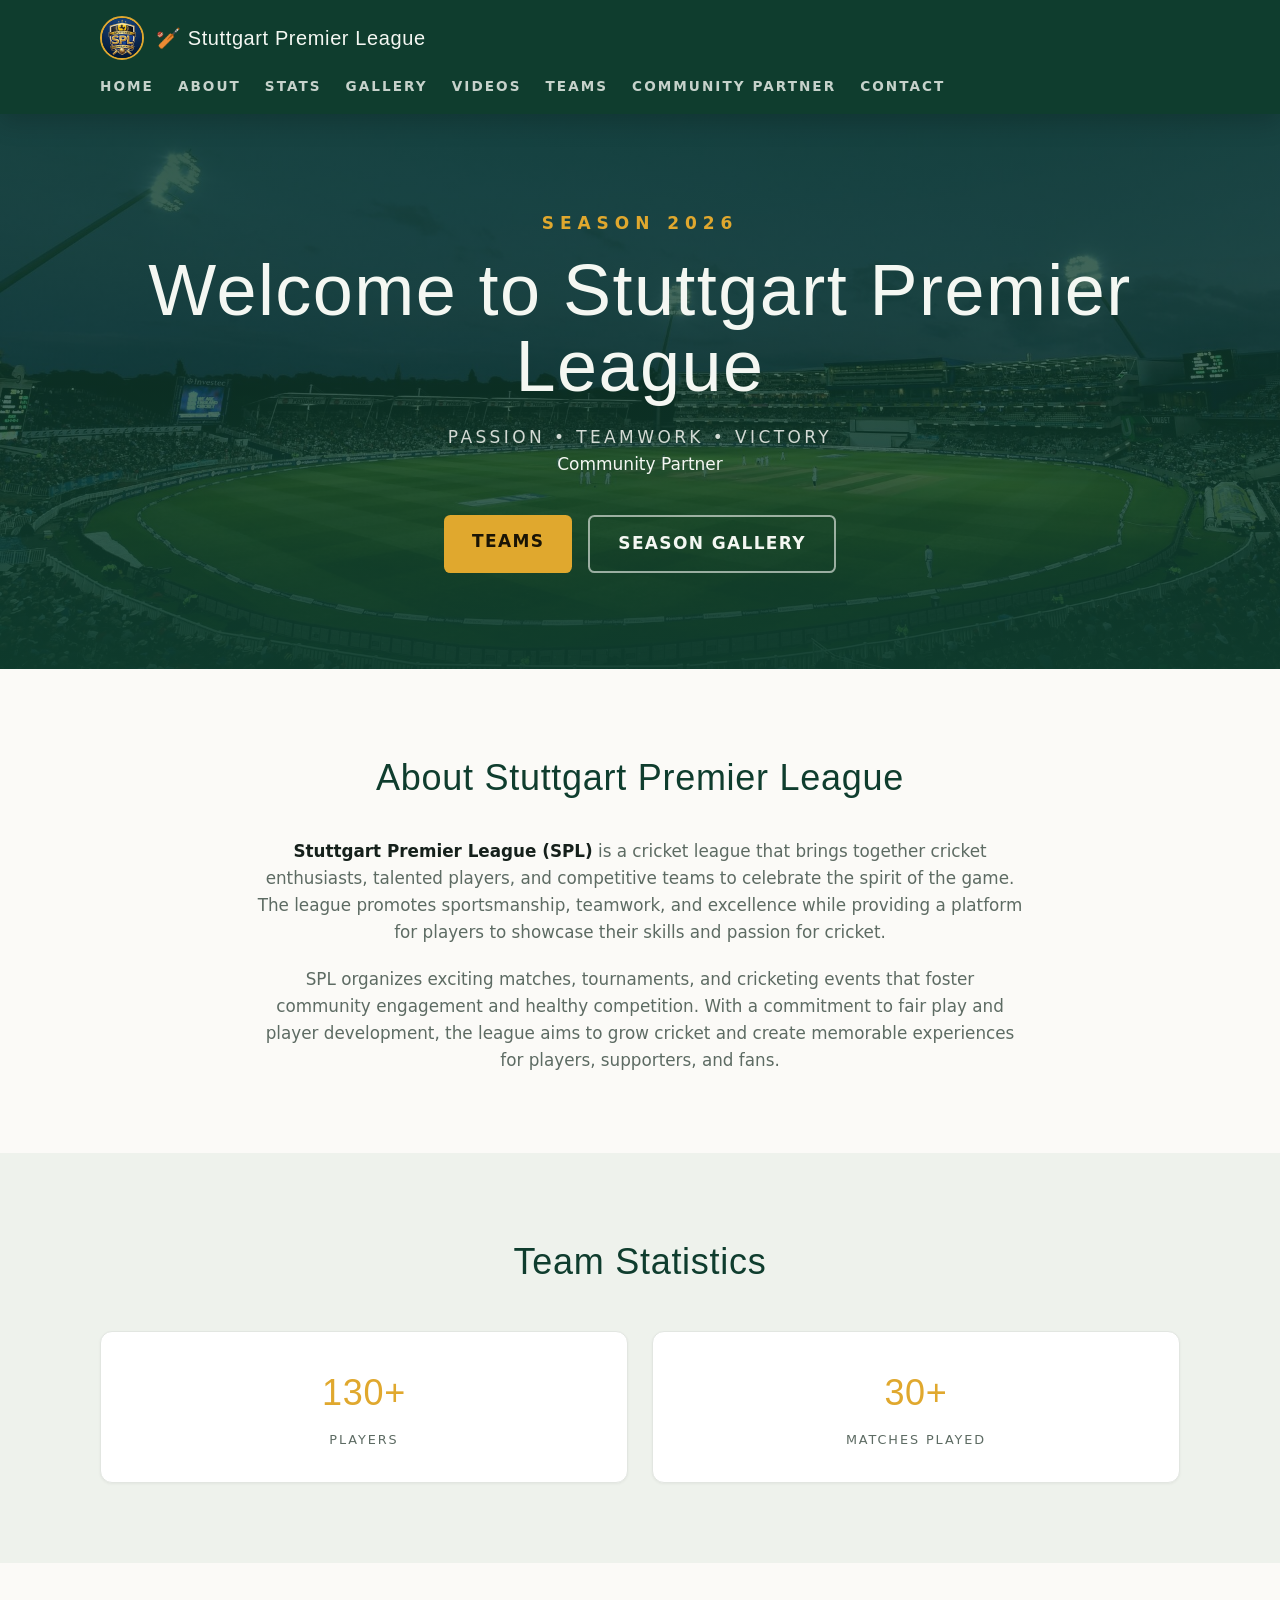
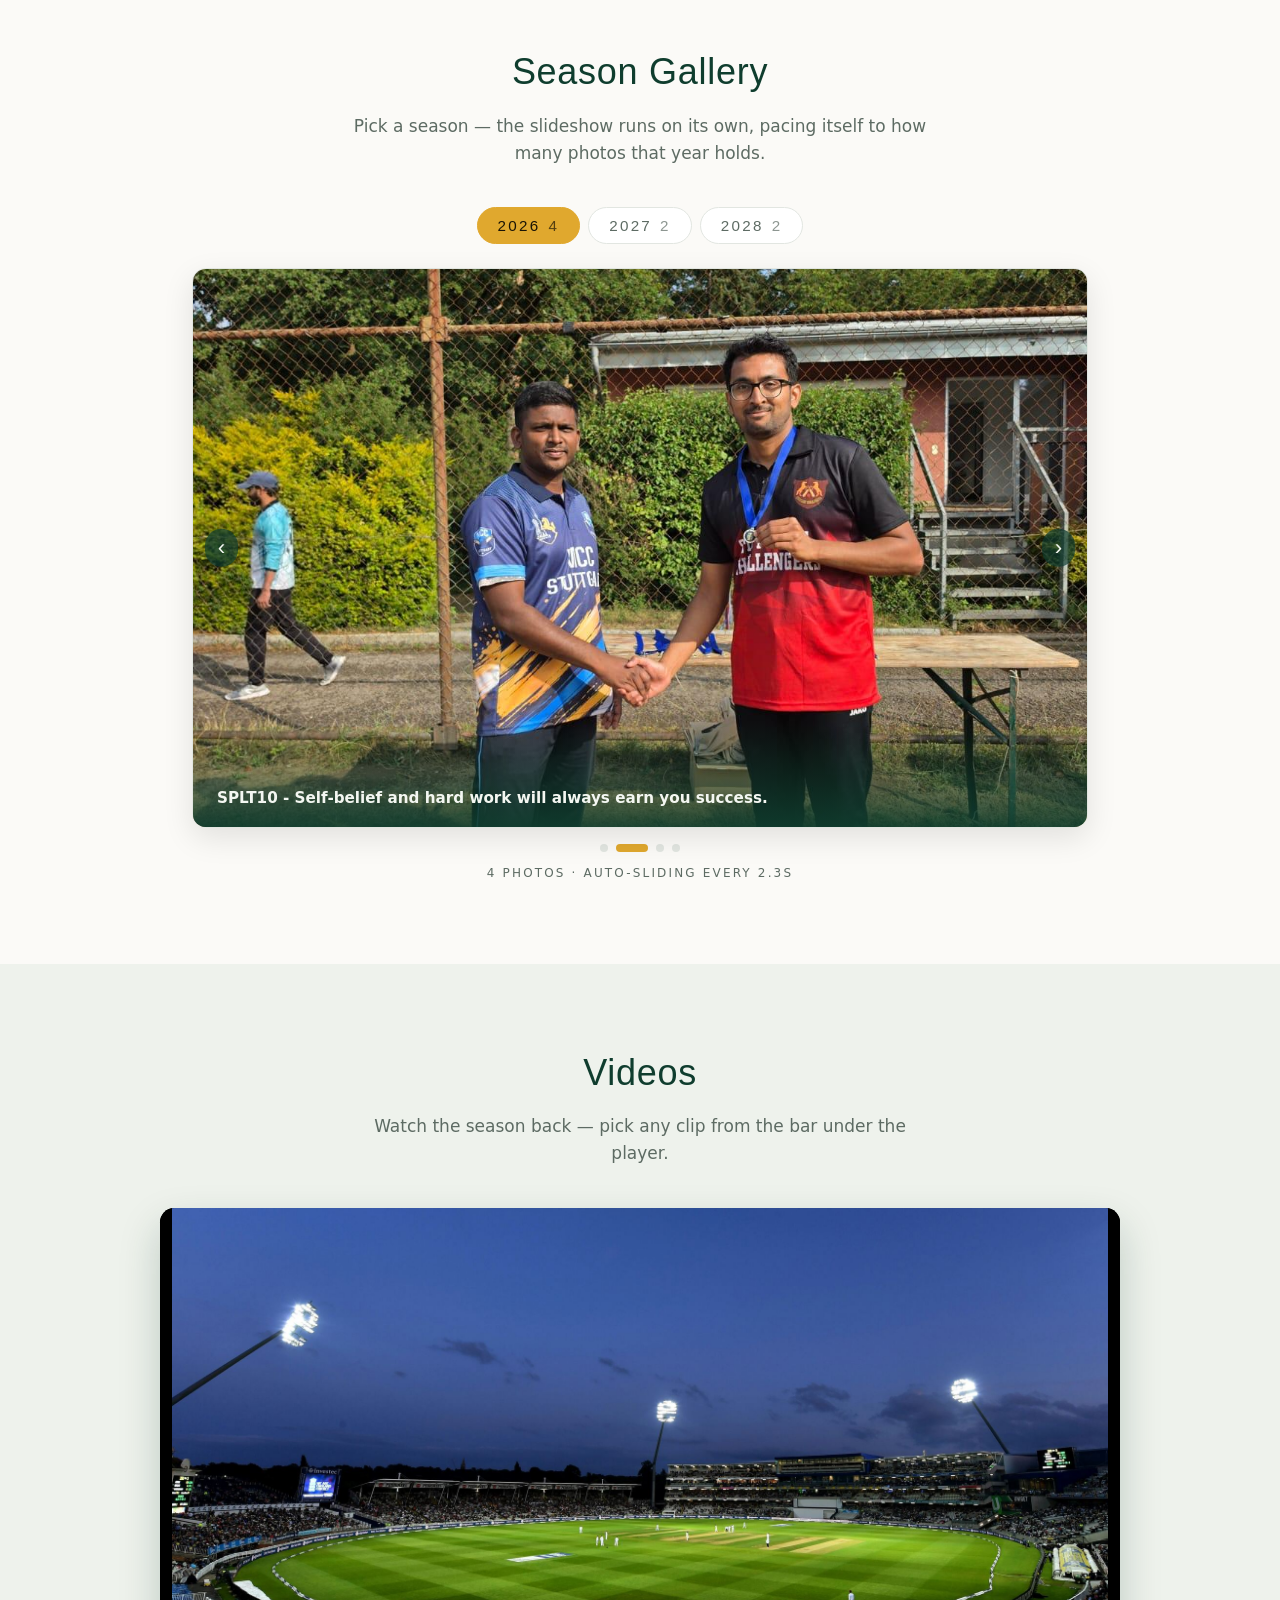
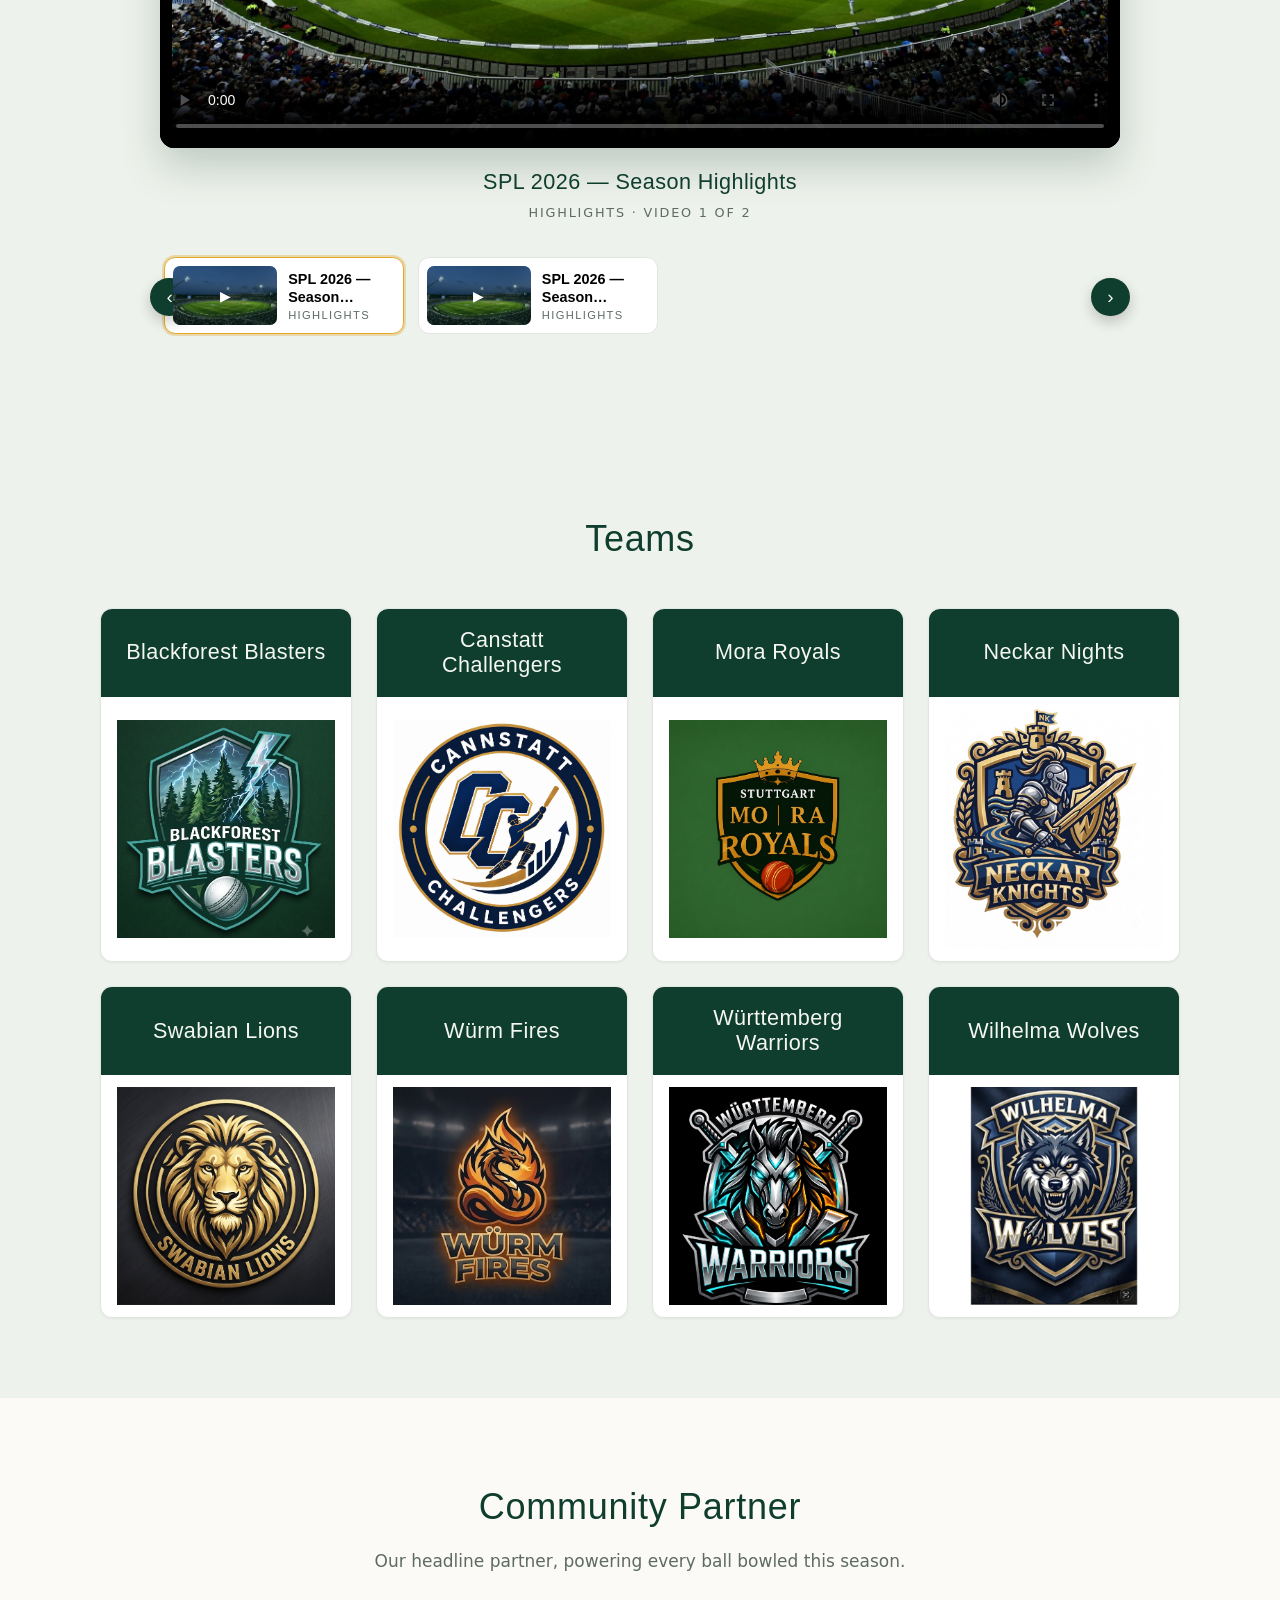
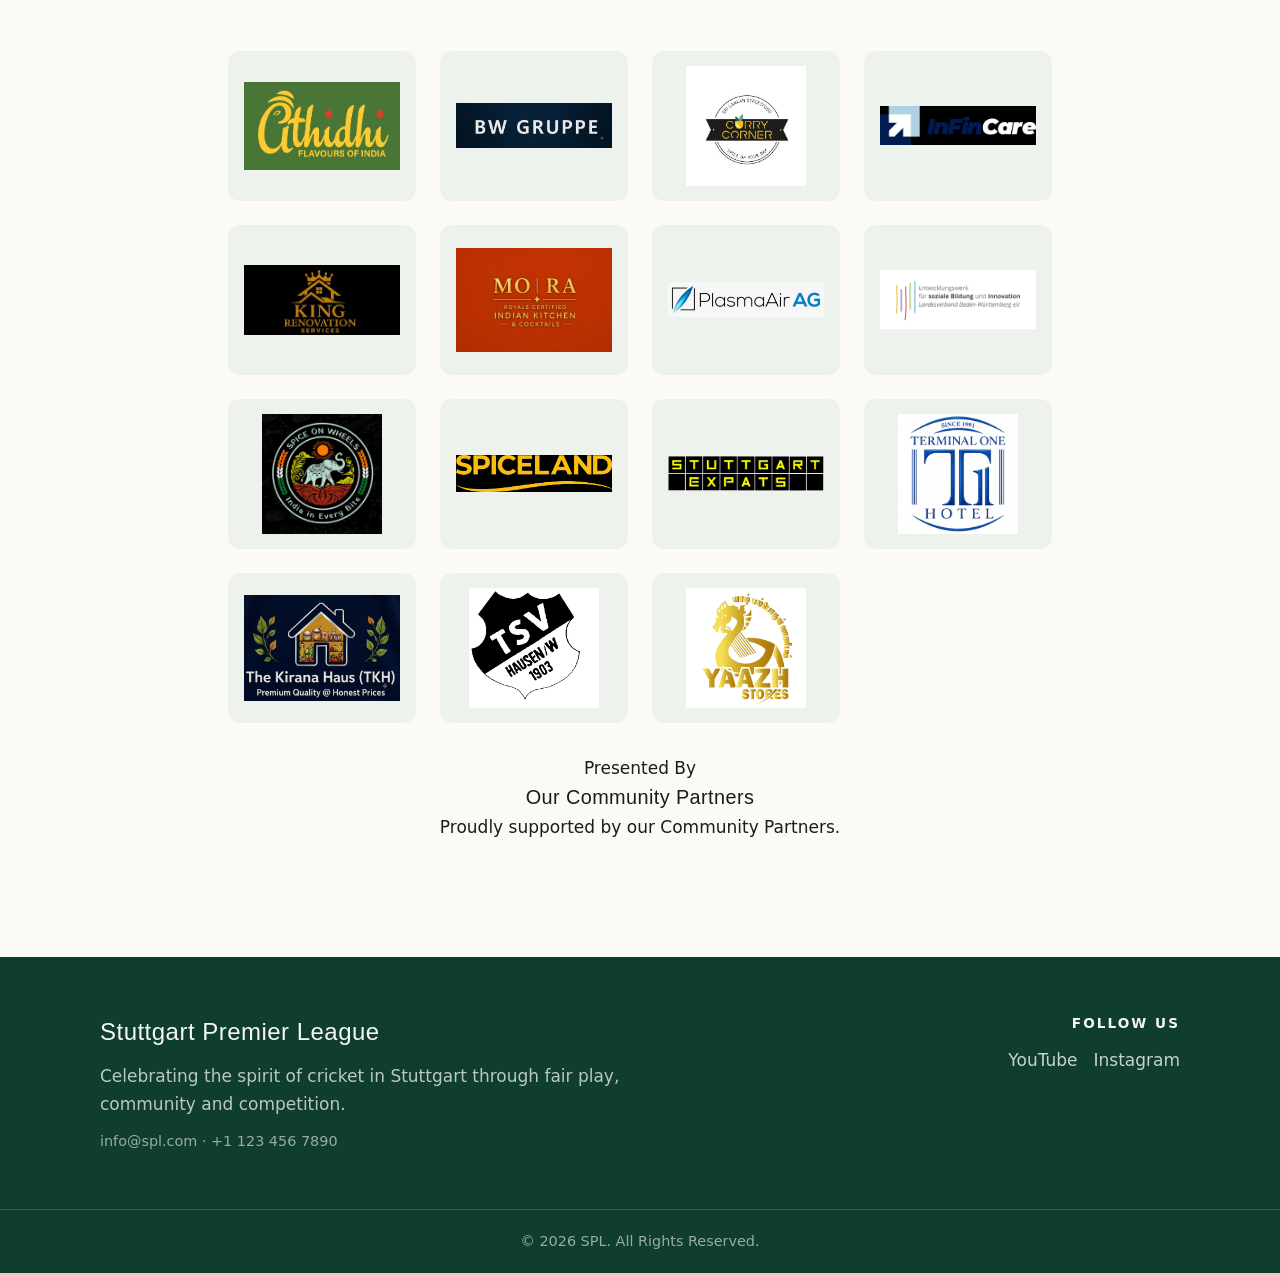
==== commit 4da30bb9: "video enabled video enabled" ====
--- a/index.html
+++ b/index.html
@@ -28,6 +28,7 @@
         <li><a href="#about">About</a></li>
         <li><a href="#stats">Stats</a></li>     
 		<li><a href="#gallery">Gallery</a></li>
+        <li><a href="#videos">Videos</a></li>
         <li><a href="#teams">Teams</a></li>
  
 		   <li><a href="#sponsor">Community Partner</a></li>
@@ -88,6 +89,34 @@
 
         <div class="dots" id="dots"></div>
         <p class="slider-meta" id="sliderMeta"></p>
+      </div>
+    </section>
+
+
+    <!-- VIDEOS: player + scrollable bar of multiple videos underneath -->
+    <section id="videos" class="band">
+      <div class="shell section">
+        <h2>Videos</h2>
+        <p class="section-lead">Watch the season back — pick any clip from the bar under the player.</p>
+
+        <div class="video-player">
+          <div class="video-frame-wrap">
+            <iframe id="videoFrame" src="" title="SPL video" allow="accelerometer; autoplay; clipboard-write; encrypted-media; gyroscope; picture-in-picture" allowfullscreen loading="lazy"></iframe>
+            <video id="videoFile" controls playsinline preload="metadata" hidden></video>
+          </div>
+        </div>
+
+
+        <div class="video-now">
+          <h3 id="videoTitle"></h3>
+          <p class="video-meta" id="videoMeta"></p>
+        </div>
+
+        <div class="video-bar-wrap">
+          <button class="bar-btn prev" id="videoBarPrev" type="button" aria-label="Scroll videos left">&#8249;</button>
+          <div class="video-bar" id="videoBar" role="list" aria-label="More videos"></div>
+          <button class="bar-btn next" id="videoBarNext" type="button" aria-label="Scroll videos right">&#8250;</button>
+        </div>
       </div>
     </section>
 
@@ -153,5 +182,6 @@
 
   <script src="js/constants.js"></script>
   <script src="js/gallery.js"></script>
+  <script src="js/videos.js"></script>
 </body>
 </html>
--- a/styles/spl-styles.css
+++ b/styles/spl-styles.css
@@ -91,16 +91,35 @@
   margin-top: 2.5rem;
   display: grid;
   gap: 1.5rem;
-  grid-template-columns: repeat(4, 1fr);
-}
-
-.team{overflow:hidden}
-.team-head{display:flex;align-items:center;justify-content:space-between;gap:.75rem;background:var(--pitch);color:var(--pitch-fg);padding:1rem 1.5rem}
+  grid-template-columns: repeat(4, minmax(0, 1fr));
+}
+
+.team{overflow:hidden;display:flex;flex-direction:column;min-width:0}
+.team-head{display:flex;align-items:center;justify-content:center;text-align:center;gap:.75rem;background:var(--pitch);color:var(--pitch-fg);padding:1rem 1.25rem;min-height:5.5rem;min-width:0}
+.team-head span{min-width:0;overflow-wrap:break-word;word-break:break-word;hyphens:auto;font-size:clamp(.95rem,2.6vw,1.35rem);line-height:1.15}
 .team-head .vs{color:var(--gold)}
 /*.team-body{padding:1.25rem 1.5rem;color:var(--muted)}*/
-.team-body { 
-padding: 0.75rem 1.5rem; 
-color: var(--muted);}
+.team-body {
+  padding: 0.75rem 1rem;
+  color: var(--muted);
+  display: flex;
+  align-items: center;
+  justify-content: center;
+  flex: 1;
+}
+.team-body img{max-width:100%;height:auto;object-fit:contain}
+
+/* Teams responsive layout */
+@media (max-width: 900px) {
+  .team-grid { grid-template-columns: repeat(3, minmax(0, 1fr)); gap: 1rem; }
+}
+@media (max-width: 600px) {
+  .team-grid { grid-template-columns: repeat(2, minmax(0, 1fr)); gap: .85rem; }
+  .team-head { padding: .85rem .75rem; min-height: 4.75rem; }
+}
+@media (max-width: 360px) {
+  .team-grid { grid-template-columns: minmax(0, 1fr); }
+}
 .team-body .strong{color:var(--fg);font-weight:600}
 
 /* footer */
@@ -178,20 +197,46 @@
     object-fit: contain;
 }
 
-/* Tablet 
+/* Tablet */
 @media (max-width: 900px) {
     #sponsors-container {
         grid-template-columns: repeat(3, 1fr);
     }
-}*/
-
-/* Mobile 
+}
+
+/* Mobile */
 @media (max-width: 600px) {
     #sponsors-container {
         grid-template-columns: repeat(2, 1fr);
     }
-}*/
+}
 
 
 
  
+
+/* videos: player + scrollable video bar underneath */
+.video-player{margin:2.5rem auto 0;max-width:60rem;background:#000;border-radius:.9rem;overflow:hidden;box-shadow:0 18px 40px rgba(15,61,46,.22)}
+.video-frame-wrap{position:relative;padding-top:56.25%}
+.video-frame-wrap iframe,.video-frame-wrap video{position:absolute;inset:0;width:100%;height:100%;border:0;background:#000;object-fit:contain}
+.video-frame-wrap [hidden]{display:none!important}
+
+.video-now{max-width:60rem;margin:1.1rem auto 0;text-align:center}
+.video-now h3{font-size:1.35rem;color:var(--pitch)}
+.video-now .video-meta{margin-top:.2rem;font-size:.8rem;letter-spacing:.14em;text-transform:uppercase;color:var(--muted)}
+.video-bar-wrap{position:relative;max-width:60rem;margin:1.75rem auto 0}
+.video-bar{display:flex;gap:.85rem;overflow-x:auto;scroll-snap-type:x mandatory;padding:.35rem .25rem 1rem;scrollbar-width:thin}
+.video-chip{scroll-snap-align:start;flex:0 0 15rem;display:flex;gap:.7rem;align-items:center;text-align:left;padding:.5rem;background:var(--card);border:1px solid var(--border);border-radius:.7rem;cursor:pointer;transition:border-color .2s,transform .2s,box-shadow .2s}
+.video-chip:hover{transform:translateY(-2px);box-shadow:0 10px 20px rgba(15,61,46,.12)}
+.video-chip.active{border-color:var(--gold);box-shadow:0 0 0 2px rgba(224,168,46,.35)}
+.video-thumb{position:relative;flex:0 0 6.5rem;height:3.7rem;border-radius:.45rem;overflow:hidden;background:var(--secondary)}
+.video-thumb img{width:100%;height:100%;object-fit:cover}
+.video-play{position:absolute;inset:0;display:flex;align-items:center;justify-content:center;color:#fff;font-size:.9rem;background:rgba(15,61,46,.35)}
+.video-chip-text{display:flex;flex-direction:column;gap:.15rem;min-width:0}
+.video-chip-title{font-weight:600;font-size:.9rem;line-height:1.25;overflow:hidden;display:-webkit-box;-webkit-line-clamp:2;-webkit-box-orient:vertical}
+.video-chip-meta{font-size:.7rem;letter-spacing:.12em;text-transform:uppercase;color:var(--muted)}
+.bar-btn{position:absolute;top:50%;transform:translateY(-60%);width:2.4rem;height:2.4rem;border:0;border-radius:50%;background:var(--pitch);color:var(--pitch-fg);font-size:1.2rem;cursor:pointer;box-shadow:0 6px 14px rgba(0,0,0,.2)}
+.bar-btn.prev{left:-.6rem}
+.bar-btn.next{right:-.6rem}
+.bar-btn:hover{background:var(--gold);color:var(--gold-fg)}
+@media (max-width:640px){.video-chip{flex:0 0 12.5rem}.bar-btn{display:none}}
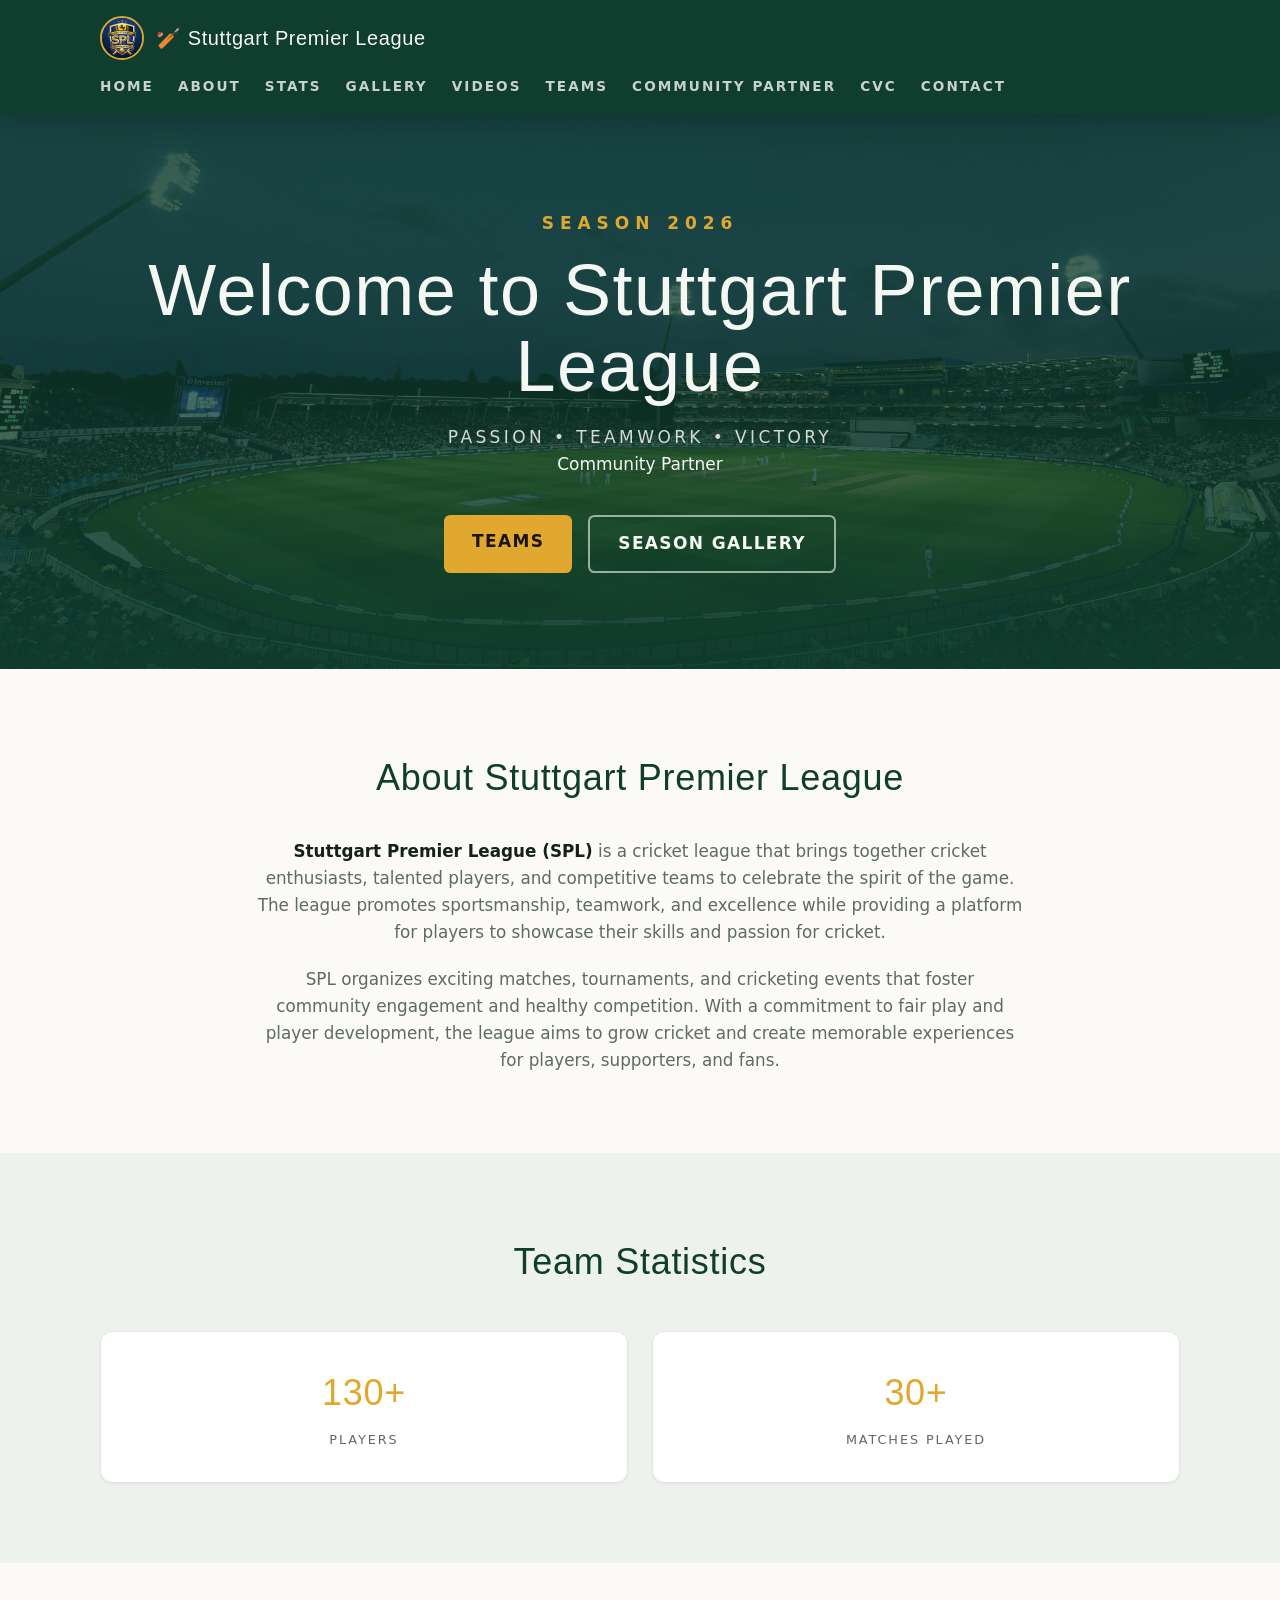
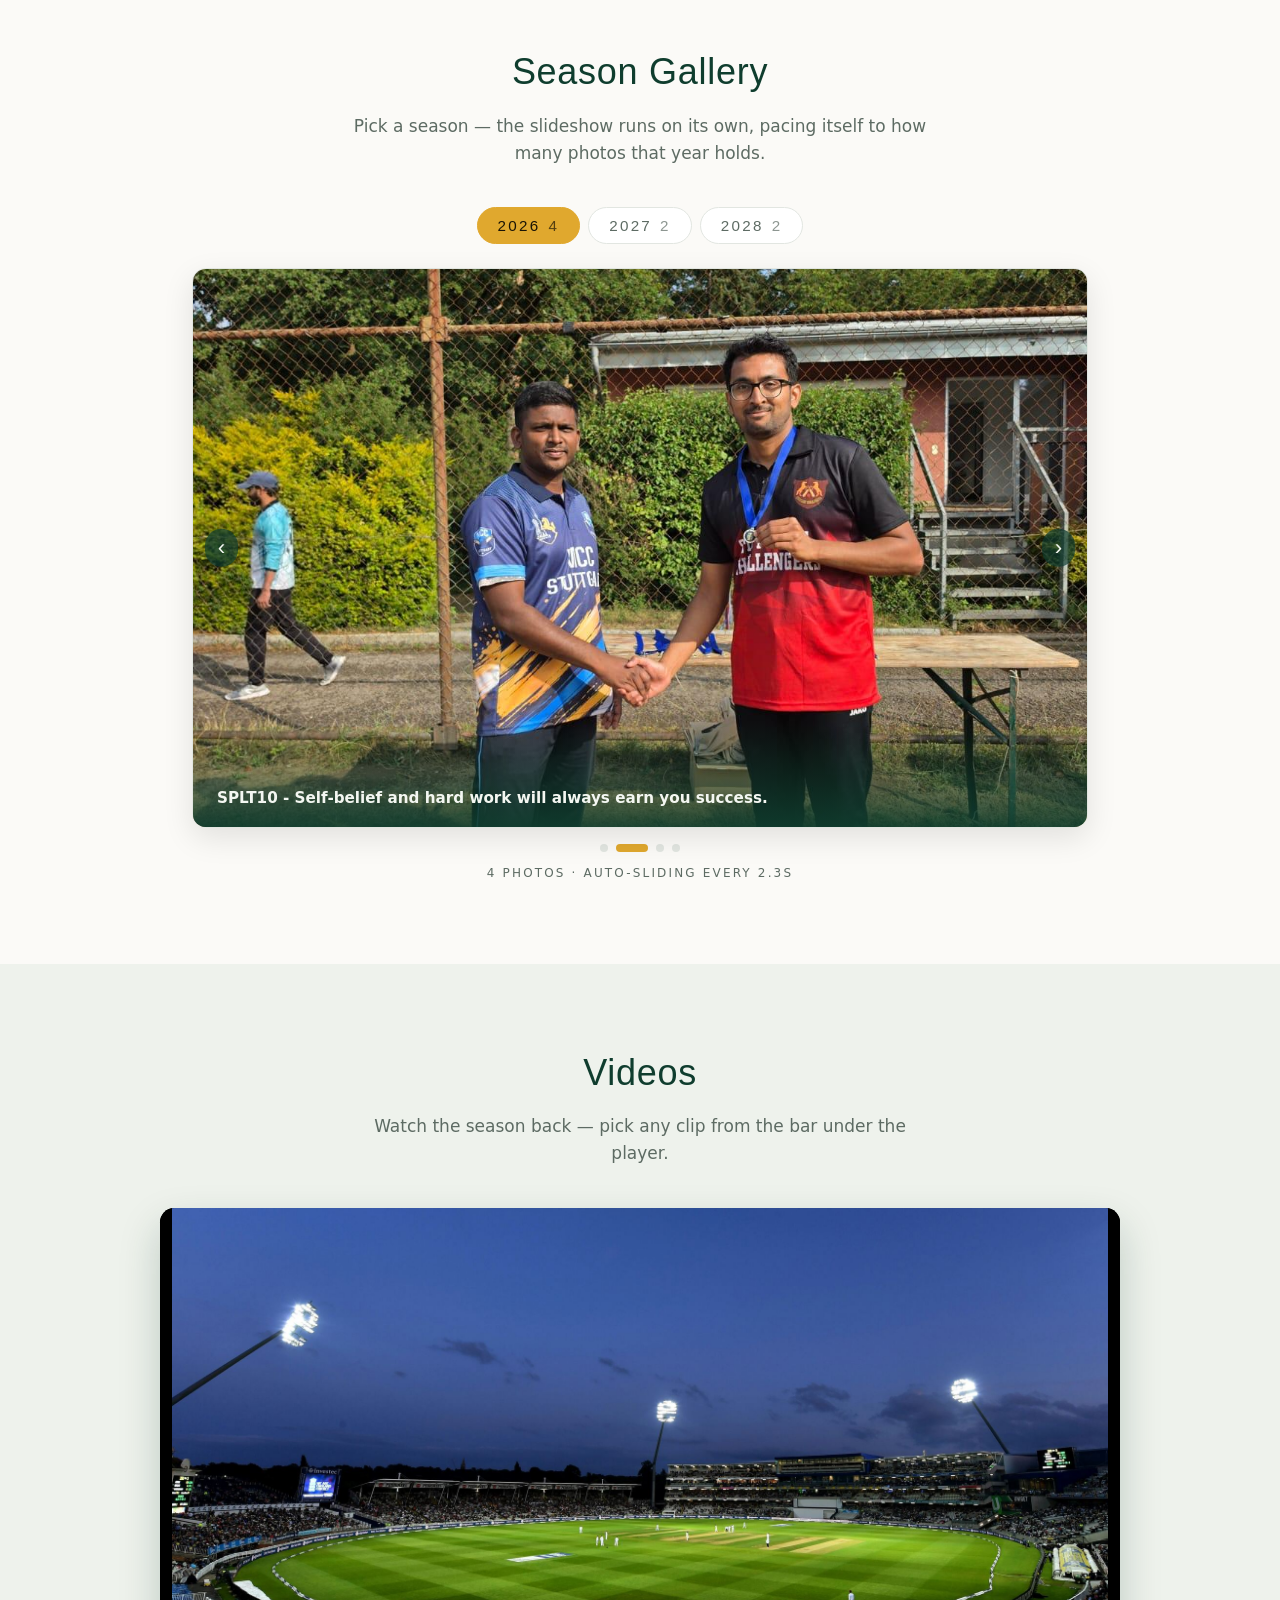
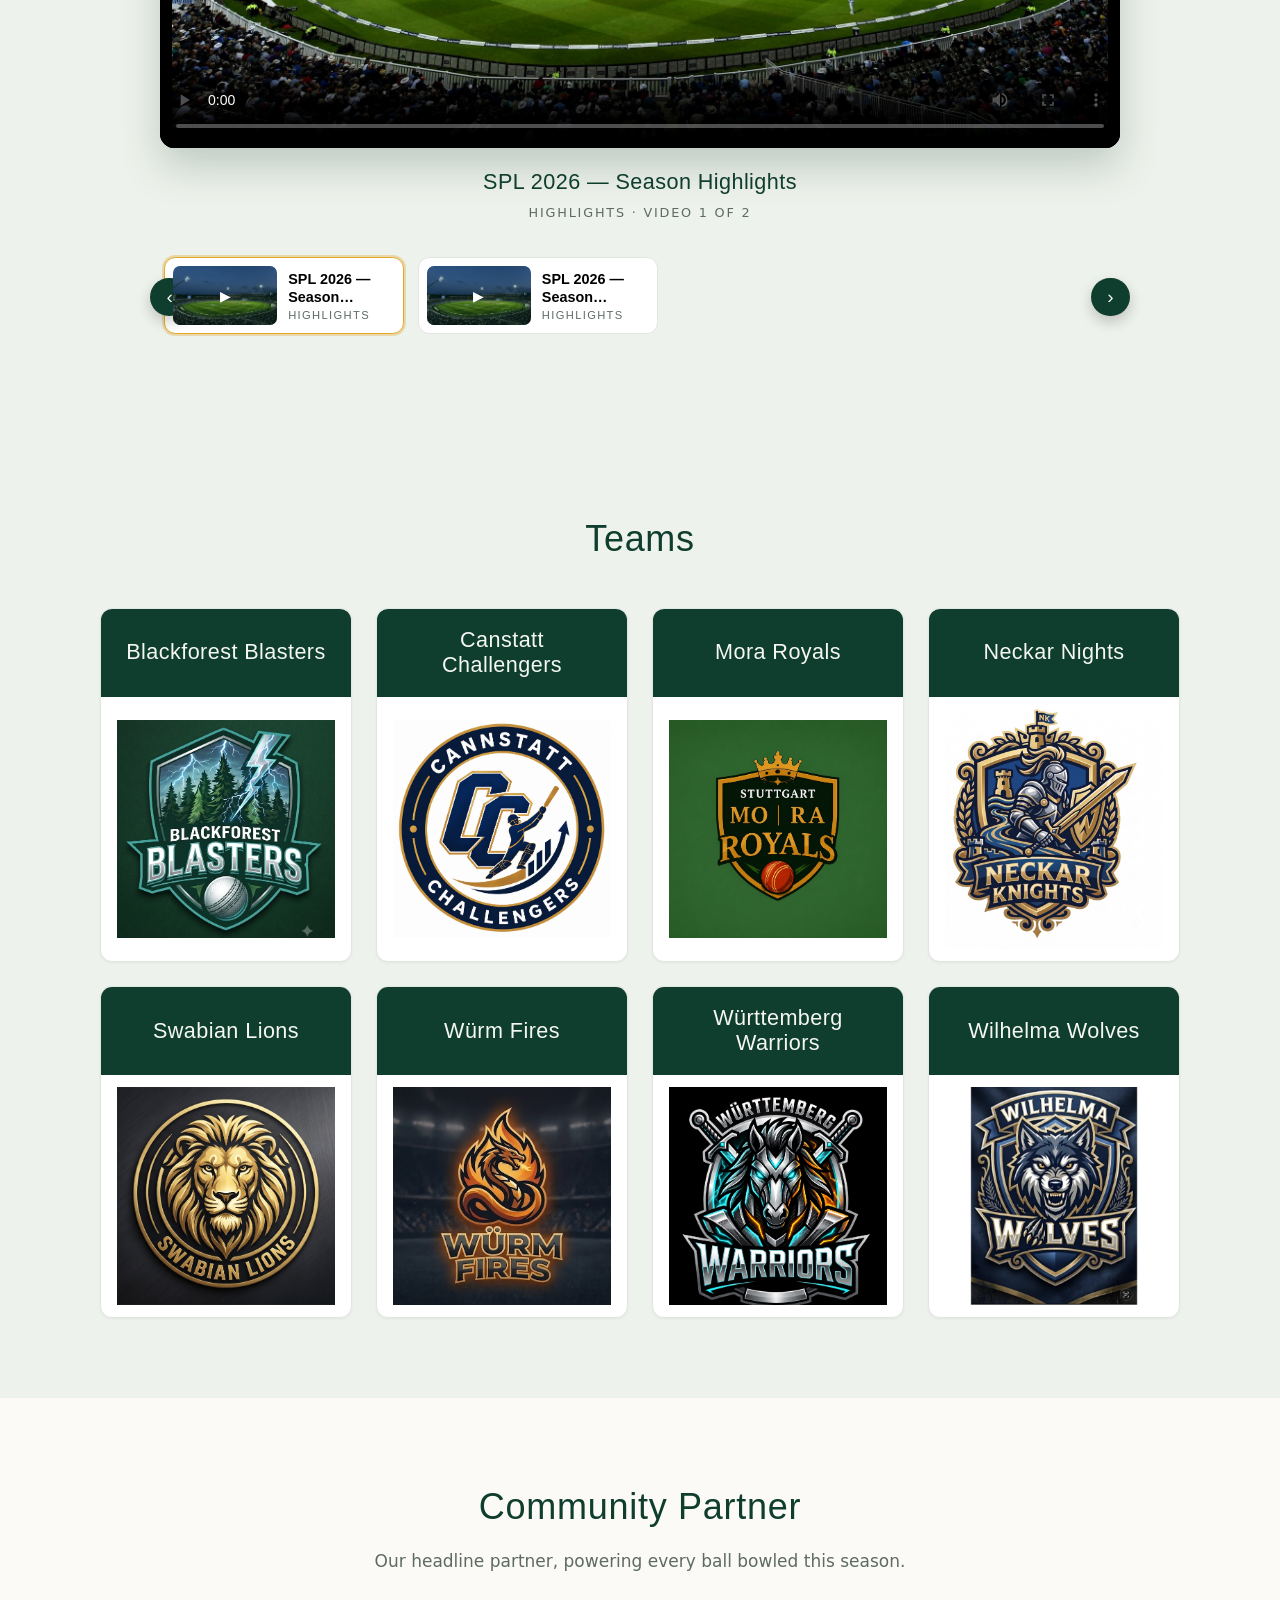
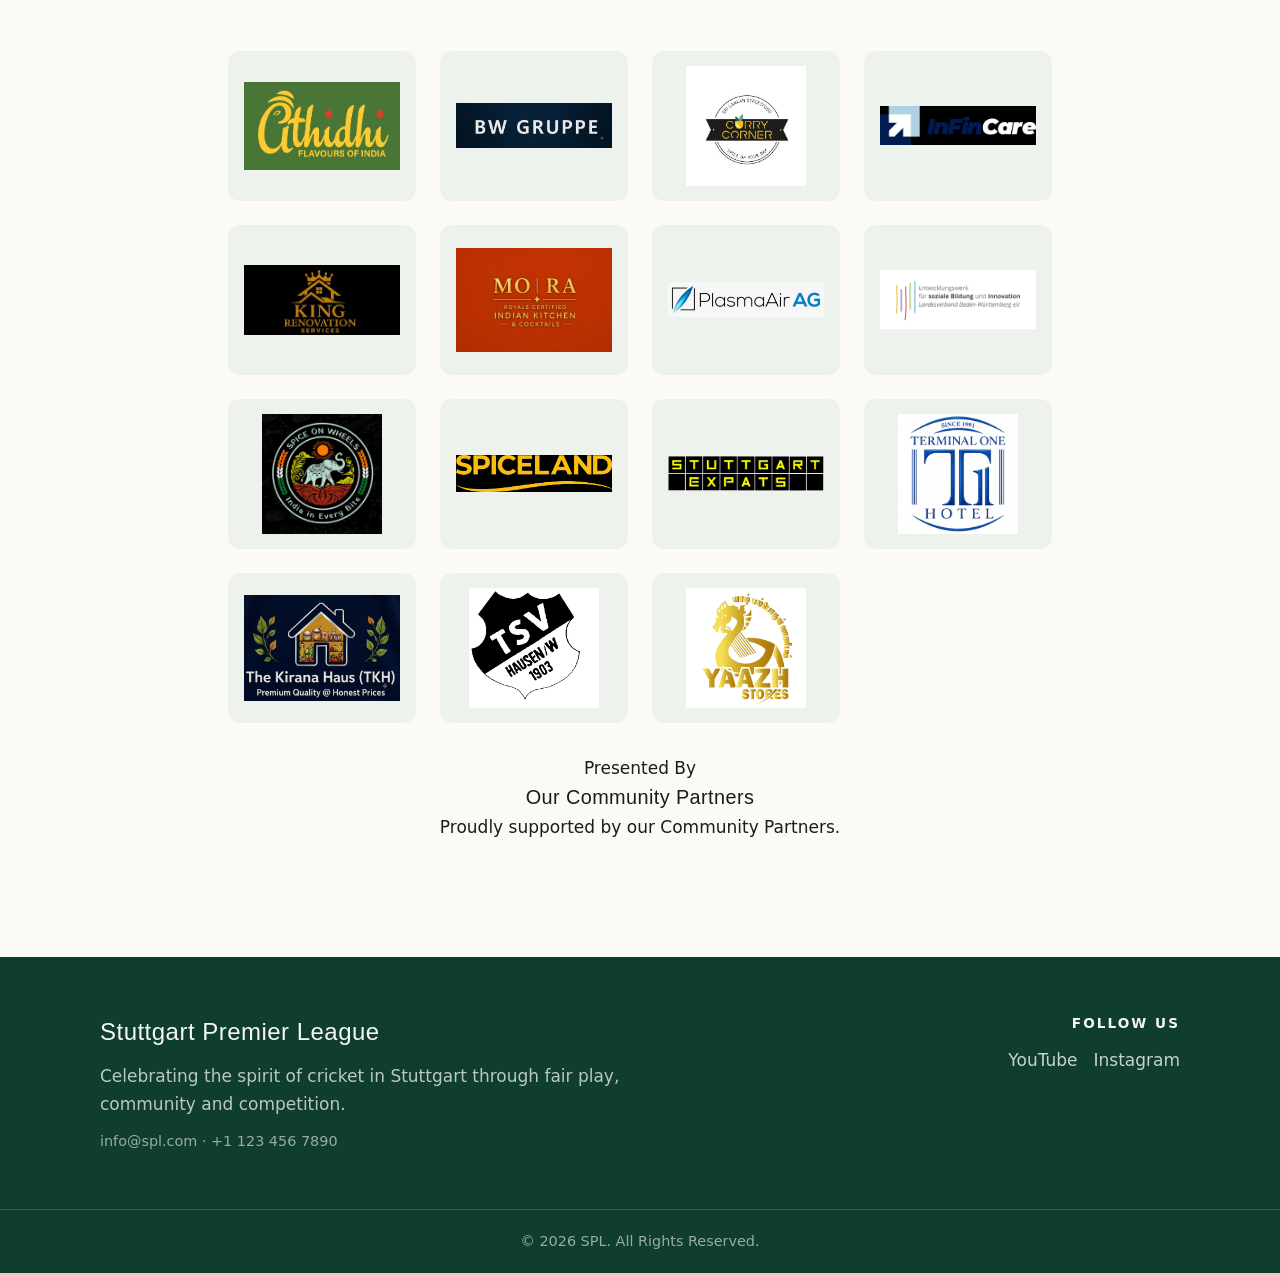
==== commit f9aa9c53: "video deleted video deleted" ====
--- a/index.html
+++ b/index.html
@@ -32,7 +32,7 @@
         <li><a href="#teams">Teams</a></li>
  
 		   <li><a href="#sponsor">Community Partner</a></li>
- 
+        <li><a href="cvc.html">CVC</a></li>
         <li><a href="#contact">Contact</a></li>
       </ul>
     </nav>
